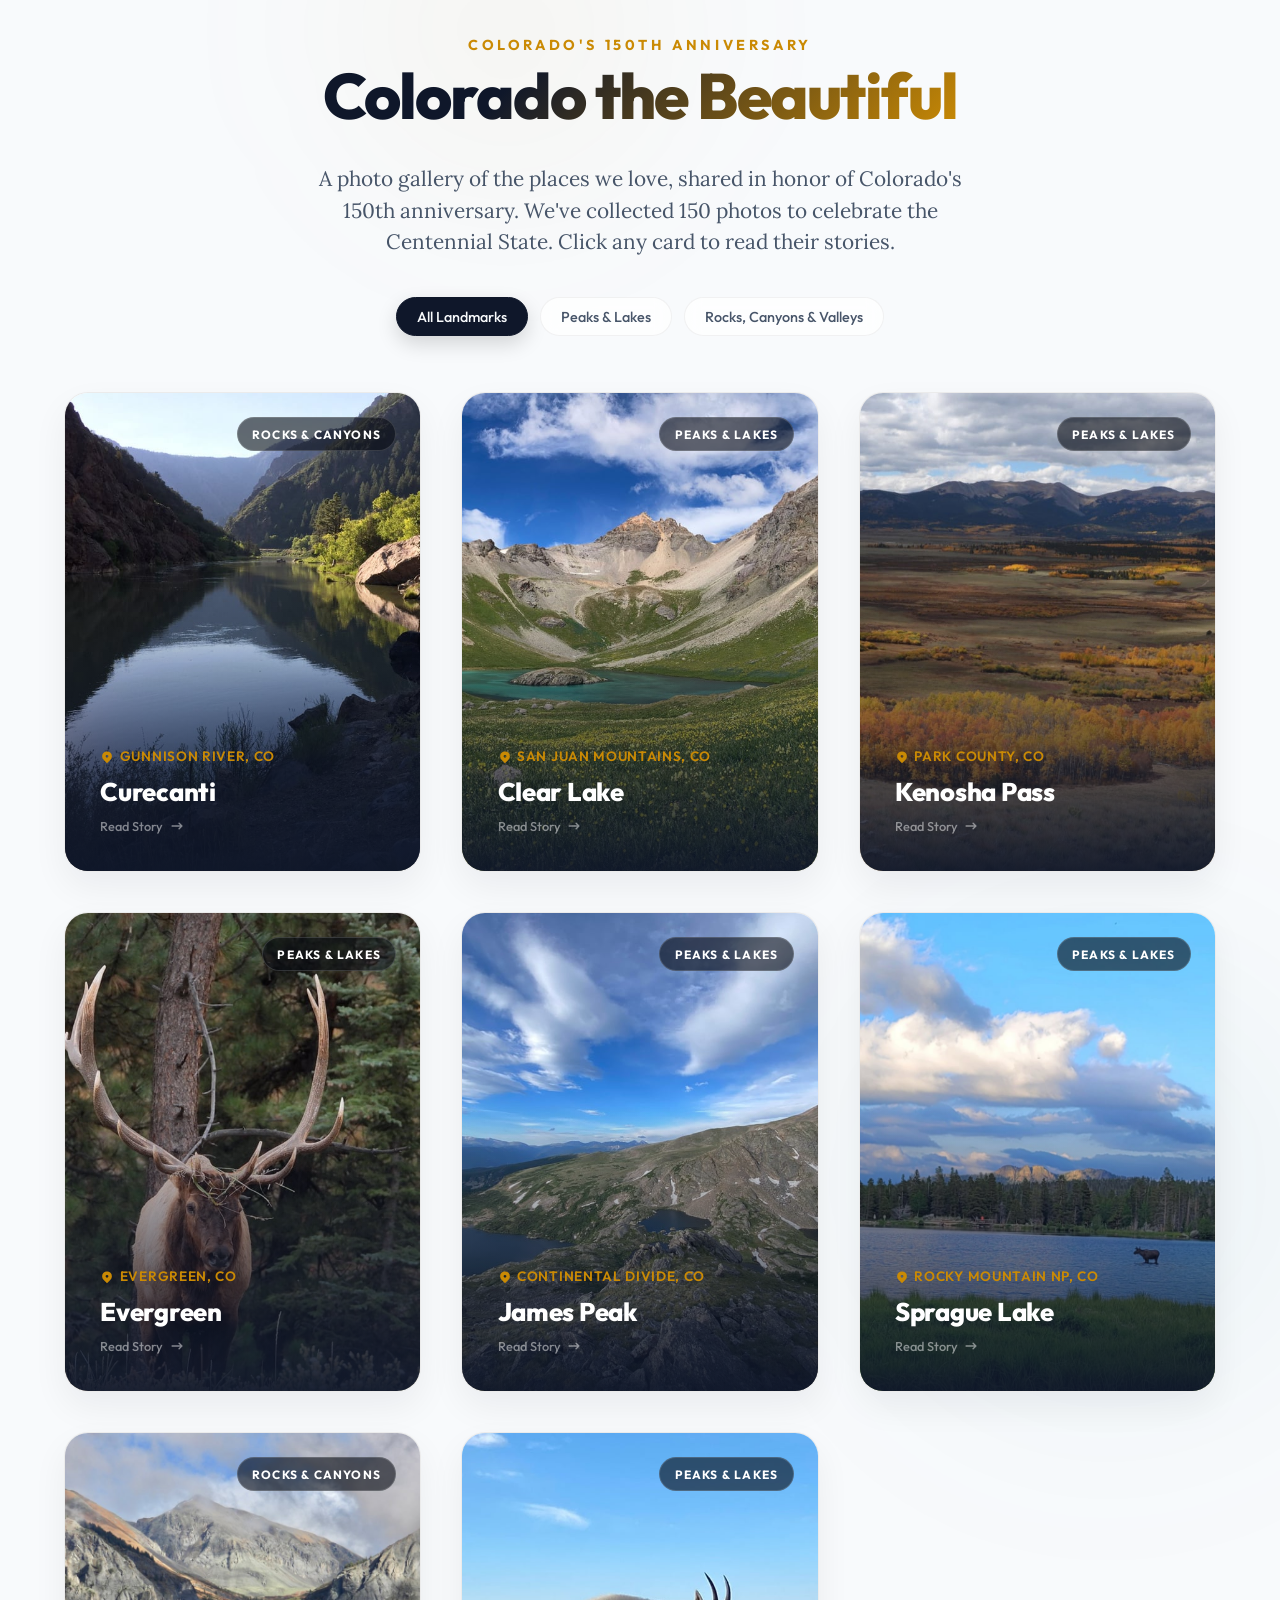
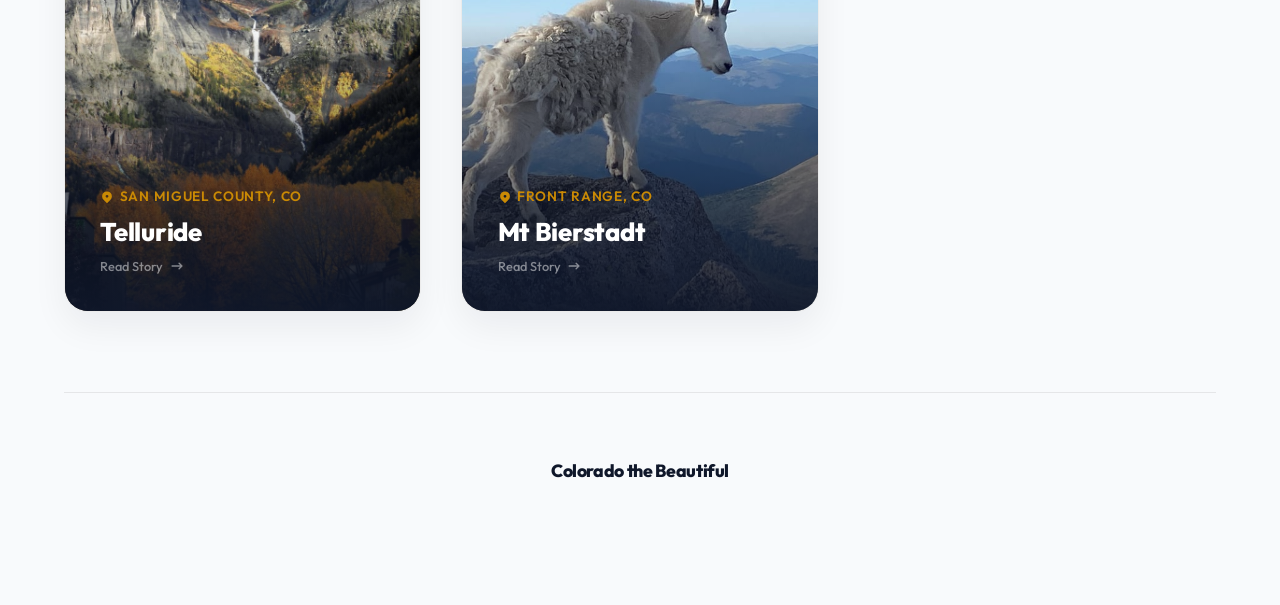
==== index.html @ 7ecaef12 "Initial commit: Colorado's 150th Anniversary interactive photo gallery" ====
<!DOCTYPE html>
<html lang="en">
<head>
  <meta charset="UTF-8">
  <meta name="viewport" content="width=device-width, initial-scale=1.0">
  <title>Colorado the Beautiful | Interactive Photo Gallery</title>
  <meta name="description" content="Explore Colorado's most majestic natural landmarks. An interactive photo gallery highlighting beautiful places in Colorado, shared in honor of Colorado's 150th anniversary. Click to flip for details.">
  <link rel="stylesheet" href="styles.css">
</head>
<body>

  <!-- Ambient glowing backgrounds for modern look -->
  <div class="ambient-glow-1"></div>
  <div class="ambient-glow-2"></div>

  <div class="container">
    <!-- Header Section -->
    <header>
      <div class="logo">
        <span class="logo-tagline">Colorado's 150th Anniversary</span>
        <h1>Colorado the Beautiful</h1>
      </div>
      <p class="subtitle">A photo gallery of the places we love, shared in honor of Colorado's 150th anniversary. We've collected 150 photos to celebrate the Centennial State. Click any card to read their stories.</p>

      <!-- Category Filter Navigation -->
      <nav class="filter-container" aria-label="Gallery category filter">
        <button class="filter-btn active" data-filter="all">All Landmarks</button>
        <button class="filter-btn" data-filter="peaks-lakes">Peaks & Lakes</button>
        <button class="filter-btn" data-filter="rocks-canyons">Rocks, Canyons & Valleys</button>
      </nav>
    </header>

    <!-- Main Grid Section -->
    <main class="gallery-grid">

      <!-- Card 1: Curecanti National Recreation Area -->
      <div class="card-container" data-category="rocks-canyons" id="landmark-curecanti">
        <div class="card" role="button" tabindex="0" aria-expanded="false" aria-label="Curecanti National Recreation Area, click for details">
          <!-- Front Face -->
          <div class="card-front">
            <span class="card-badge">Rocks & Canyons</span>
            <div class="card-image-wrapper">
              <img class="card-image" src="images/curecanti.jpg" alt="Stunning view of Curecanti National Recreation Area's mesas and valleys">
            </div>
            <div class="card-overlay">
              <div class="card-location">
                <svg xmlns="http://www.w3.org/2000/svg" viewBox="0 0 20 20" fill="currentColor">
                  <path fill-rule="evenodd" d="M5.05 4.05a7 7 0 119.9 9.9L10 18.9l-4.95-4.95a7 7 0 010-9.9zM10 11a2 2 0 100-4 2 2 0 000 4z" clip-rule="evenodd" />
                </svg>
                Gunnison River, CO
              </div>
              <h2 class="card-title">Curecanti</h2>
              <div class="card-hint">
                <span>Read Story</span>
                <svg xmlns="http://www.w3.org/2000/svg" viewBox="0 0 20 20" fill="currentColor">
                  <path fill-rule="evenodd" d="M12.293 5.293a1 1 0 011.414 0l4 4a1 1 0 010 1.414l-4 4a1 1 0 01-1.414-1.414L14.586 11H3a1 1 0 110-2h11.586l-2.293-2.293a1 1 0 010-1.414z" clip-rule="evenodd" />
                </svg>
              </div>
            </div>
          </div>
          <!-- Back Face -->
          <div class="card-back">
            <div class="card-back-header">
              <span class="card-back-badge">Rocks & Canyons</span>
              <h2 class="card-back-title">Curecanti</h2>
            </div>
            <p class="card-back-desc">"This was our first observance of coatimundis, native to the Southwest."</p>
            <div class="card-facts">
              <div class="fact-item">
                <span class="fact-label">Shared By</span>
                <span class="fact-value">Arliss Blackledge</span>
              </div>
              <div class="fact-item">
                <span class="fact-label">Feature</span>
                <span class="fact-value">Reservoirs & Cliffs</span>
              </div>
              <div class="fact-item">
                <span class="fact-label">Wildlife</span>
                <span class="fact-value">Coatimundis</span>
              </div>
              <div class="fact-item">
                <span class="fact-label">Location</span>
                <span class="fact-value">Gunnison, CO</span>
              </div>
            </div>
            <button class="flip-back-btn" aria-label="Flip card to front">
              <svg xmlns="http://www.w3.org/2000/svg" viewBox="0 0 20 20" fill="currentColor">
                <path fill-rule="evenodd" d="M12.293 5.293a1 1 0 011.414 0l4 4a1 1 0 010 1.414l-4 4a1 1 0 01-1.414-1.414L14.586 11H3a1 1 0 110-2h11.586l-2.293-2.293a1 1 0 010-1.414z" clip-rule="evenodd" />
              </svg>
              Flip Back
            </button>
          </div>
        </div>
      </div>

      <!-- Card 2: Clear Lake -->
      <div class="card-container" data-category="peaks-lakes" id="landmark-clear-lake">
        <div class="card" role="button" tabindex="0" aria-expanded="false" aria-label="Clear Lake, click for details">
          <!-- Front Face -->
          <div class="card-front">
            <span class="card-badge">Peaks & Lakes</span>
            <div class="card-image-wrapper">
              <img class="card-image" src="images/clear_lake.jpg" alt="Emerald waters of Clear Lake nestled in the high-alpine mountains">
            </div>
            <div class="card-overlay">
              <div class="card-location">
                <svg xmlns="http://www.w3.org/2000/svg" viewBox="0 0 20 20" fill="currentColor">
                  <path fill-rule="evenodd" d="M5.05 4.05a7 7 0 119.9 9.9L10 18.9l-4.95-4.95a7 7 0 010-9.9zM10 11a2 2 0 100-4 2 2 0 000 4z" clip-rule="evenodd" />
                </svg>
                San Juan Mountains, CO
              </div>
              <h2 class="card-title">Clear Lake</h2>
              <div class="card-hint">
                <span>Read Story</span>
                <svg xmlns="http://www.w3.org/2000/svg" viewBox="0 0 20 20" fill="currentColor">
                  <path fill-rule="evenodd" d="M12.293 5.293a1 1 0 011.414 0l4 4a1 1 0 010 1.414l-4 4a1 1 0 01-1.414-1.414L14.586 11H3a1 1 0 110-2h11.586l-2.293-2.293a1 1 0 010-1.414z" clip-rule="evenodd" />
                </svg>
              </div>
            </div>
          </div>
          <!-- Back Face -->
          <div class="card-back">
            <div class="card-back-header">
              <span class="card-back-badge">Peaks & Lakes</span>
              <h2 class="card-back-title">Clear Lake</h2>
            </div>
            <p class="card-back-desc">"This is one of my favorite hikes in the San Juan Mountains. I have years of memories with friends here, and the strenuous climb is so worth the payout."</p>
            <div class="card-facts">
              <div class="fact-item">
                <span class="fact-label">Shared By</span>
                <span class="fact-value">Lauren Wallace</span>
              </div>
              <div class="fact-item">
                <span class="fact-label">Hike Difficulty</span>
                <span class="fact-value">Strenuous</span>
              </div>
              <div class="fact-item">
                <span class="fact-label">Range</span>
                <span class="fact-value">San Juan Mountains</span>
              </div>
              <div class="fact-item">
                <span class="fact-label">Feature</span>
                <span class="fact-value">High Alpine Basin</span>
              </div>
            </div>
            <button class="flip-back-btn" aria-label="Flip card to front">
              <svg xmlns="http://www.w3.org/2000/svg" viewBox="0 0 20 20" fill="currentColor">
                <path fill-rule="evenodd" d="M12.293 5.293a1 1 0 011.414 0l4 4a1 1 0 010 1.414l-4 4a1 1 0 01-1.414-1.414L14.586 11H3a1 1 0 110-2h11.586l-2.293-2.293a1 1 0 010-1.414z" clip-rule="evenodd" />
              </svg>
              Flip Back
            </button>
          </div>
        </div>
      </div>

      <!-- Card 3: Kenosha Pass -->
      <div class="card-container" data-category="peaks-lakes" id="landmark-kenosha-pass">
        <div class="card" role="button" tabindex="0" aria-expanded="false" aria-label="Kenosha Pass, click for details">
          <!-- Front Face -->
          <div class="card-front">
            <span class="card-badge">Peaks & Lakes</span>
            <div class="card-image-wrapper">
              <img class="card-image" src="images/kenosha_pass.jpg" alt="Panoramic view of Kenosha Pass during autumn with bright golden aspen forests">
            </div>
            <div class="card-overlay">
              <div class="card-location">
                <svg xmlns="http://www.w3.org/2000/svg" viewBox="0 0 20 20" fill="currentColor">
                  <path fill-rule="evenodd" d="M5.05 4.05a7 7 0 119.9 9.9L10 18.9l-4.95-4.95a7 7 0 010-9.9zM10 11a2 2 0 100-4 2 2 0 000 4z" clip-rule="evenodd" />
                </svg>
                Park County, CO
              </div>
              <h2 class="card-title">Kenosha Pass</h2>
              <div class="card-hint">
                <span>Read Story</span>
                <svg xmlns="http://www.w3.org/2000/svg" viewBox="0 0 20 20" fill="currentColor">
                  <path fill-rule="evenodd" d="M12.293 5.293a1 1 0 011.414 0l4 4a1 1 0 010 1.414l-4 4a1 1 0 01-1.414-1.414L14.586 11H3a1 1 0 110-2h11.586l-2.293-2.293a1 1 0 010-1.414z" clip-rule="evenodd" />
                </svg>
              </div>
            </div>
          </div>
          <!-- Back Face -->
          <div class="card-back">
            <div class="card-back-header">
              <span class="card-back-badge">Peaks & Lakes</span>
              <h2 class="card-back-title">Kenosha Pass</h2>
            </div>
            <p class="card-back-desc">"Standing at Kenosha Pass, looking down into South Park, the vast expanse of land is breathtaking. The light playing on the meadow as clouds passed over the sun was stunning as nature’s aspen display was in full color. This valley is home to pronghorn, elk and more."</p>
            <div class="card-facts">
              <div class="fact-item">
                <span class="fact-label">Shared By</span>
                <span class="fact-value">Christie Green</span>
              </div>
              <div class="fact-item">
                <span class="fact-label">Elevation</span>
                <span class="fact-value">10,000 ft</span>
              </div>
              <div class="fact-item">
                <span class="fact-label">Wildlife</span>
                <span class="fact-value">Elk & Pronghorn</span>
              </div>
              <div class="fact-item">
                <span class="fact-label">Best Season</span>
                <span class="fact-value">Autumn</span>
              </div>
            </div>
            <button class="flip-back-btn" aria-label="Flip card to front">
              <svg xmlns="http://www.w3.org/2000/svg" viewBox="0 0 20 20" fill="currentColor">
                <path fill-rule="evenodd" d="M12.293 5.293a1 1 0 011.414 0l4 4a1 1 0 010 1.414l-4 4a1 1 0 01-1.414-1.414L14.586 11H3a1 1 0 110-2h11.586l-2.293-2.293a1 1 0 010-1.414z" clip-rule="evenodd" />
              </svg>
              Flip Back
            </button>
          </div>
        </div>
      </div>

      <!-- Card 4: Evergreen -->
      <div class="card-container" data-category="peaks-lakes" id="landmark-evergreen">
        <div class="card" role="button" tabindex="0" aria-expanded="false" aria-label="Evergreen, click for details">
          <!-- Front Face -->
          <div class="card-front">
            <span class="card-badge">Peaks & Lakes</span>
            <div class="card-image-wrapper">
              <img class="card-image" src="images/evergreen.jpg" alt="A majestic bull elk walking over a rise in Evergreen CO">
            </div>
            <div class="card-overlay">
              <div class="card-location">
                <svg xmlns="http://www.w3.org/2000/svg" viewBox="0 0 20 20" fill="currentColor">
                  <path fill-rule="evenodd" d="M5.05 4.05a7 7 0 119.9 9.9L10 18.9l-4.95-4.95a7 7 0 010-9.9zM10 11a2 2 0 100-4 2 2 0 000 4z" clip-rule="evenodd" />
                </svg>
                Evergreen, CO
              </div>
              <h2 class="card-title">Evergreen</h2>
              <div class="card-hint">
                <span>Read Story</span>
                <svg xmlns="http://www.w3.org/2000/svg" viewBox="0 0 20 20" fill="currentColor">
                  <path fill-rule="evenodd" d="M12.293 5.293a1 1 0 011.414 0l4 4a1 1 0 010 1.414l-4 4a1 1 0 01-1.414-1.414L14.586 11H3a1 1 0 110-2h11.586l-2.293-2.293a1 1 0 010-1.414z" clip-rule="evenodd" />
                </svg>
              </div>
            </div>
          </div>
          <!-- Back Face -->
          <div class="card-back">
            <div class="card-back-header">
              <span class="card-back-badge">Peaks & Lakes</span>
              <h2 class="card-back-title">Evergreen</h2>
            </div>
            <p class="card-back-desc">"This elk bull was scraping his antlers through the grass, impressing the dozen elk cows nearby. He came walking over the rise as I was in my car, and I was able to capture his photo from inside the car safely. His presence in an Evergreen, Colorado, neighborhood is not unusual as there is a resident herd of 400 animals in this vicinity."</p>
            <div class="card-facts">
              <div class="fact-item">
                <span class="fact-label">Shared By</span>
                <span class="fact-value">Christie Green</span>
              </div>
              <div class="fact-item">
                <span class="fact-label">Wildlife</span>
                <span class="fact-value">Elk (Herd of 400)</span>
              </div>
              <div class="fact-item">
                <span class="fact-label">Area Type</span>
                <span class="fact-value">Mountain Foothills</span>
              </div>
              <div class="fact-item">
                <span class="fact-label">County</span>
                <span class="fact-value">Jefferson County</span>
              </div>
            </div>
            <button class="flip-back-btn" aria-label="Flip card to front">
              <svg xmlns="http://www.w3.org/2000/svg" viewBox="0 0 20 20" fill="currentColor">
                <path fill-rule="evenodd" d="M12.293 5.293a1 1 0 011.414 0l4 4a1 1 0 010 1.414l-4 4a1 1 0 01-1.414-1.414L14.586 11H3a1 1 0 110-2h11.586l-2.293-2.293a1 1 0 010-1.414z" clip-rule="evenodd" />
              </svg>
              Flip Back
            </button>
          </div>
        </div>
      </div>

      <!-- Card 5: James Peak Wilderness -->
      <div class="card-container" data-category="peaks-lakes" id="landmark-james-peak">
        <div class="card" role="button" tabindex="0" aria-expanded="false" aria-label="James Peak Wilderness, click for details">
          <!-- Front Face -->
          <div class="card-front">
            <span class="card-badge">Peaks & Lakes</span>
            <div class="card-image-wrapper">
              <img class="card-image" src="images/james_peak.jpg" alt="Jagged alpine peaks and tundra in the James Peak Wilderness">
            </div>
            <div class="card-overlay">
              <div class="card-location">
                <svg xmlns="http://www.w3.org/2000/svg" viewBox="0 0 20 20" fill="currentColor">
                  <path fill-rule="evenodd" d="M5.05 4.05a7 7 0 119.9 9.9L10 18.9l-4.95-4.95a7 7 0 010-9.9zM10 11a2 2 0 100-4 2 2 0 000 4z" clip-rule="evenodd" />
                </svg>
                Continental Divide, CO
              </div>
              <h2 class="card-title">James Peak</h2>
              <div class="card-hint">
                <span>Read Story</span>
                <svg xmlns="http://www.w3.org/2000/svg" viewBox="0 0 20 20" fill="currentColor">
                  <path fill-rule="evenodd" d="M12.293 5.293a1 1 0 011.414 0l4 4a1 1 0 010 1.414l-4 4a1 1 0 01-1.414-1.414L14.586 11H3a1 1 0 110-2h11.586l-2.293-2.293a1 1 0 010-1.414z" clip-rule="evenodd" />
                </svg>
              </div>
            </div>
          </div>
          <!-- Back Face -->
          <div class="card-back">
            <div class="card-back-header">
              <span class="card-back-badge">Peaks & Lakes</span>
              <h2 class="card-back-title">James Peak</h2>
            </div>
            <p class="card-back-desc">"Soaring above 13,000 feet, the James Peak Wilderness protects an incredible stretch of alpine landscape."</p>
            <div class="card-facts">
              <div class="fact-item">
                <span class="fact-label">Shared By</span>
                <span class="fact-value">Patrick Kelly-Fischer</span>
              </div>
              <div class="fact-item">
                <span class="fact-label">Elevation</span>
                <span class="fact-value">Over 13,000 ft</span>
              </div>
              <div class="fact-item">
                <span class="fact-label">Status</span>
                <span class="fact-value">Designated Wilderness</span>
              </div>
              <div class="fact-item">
                <span class="fact-label">Landscape</span>
                <span class="fact-value">Alpine Tundra</span>
              </div>
            </div>
            <button class="flip-back-btn" aria-label="Flip card to front">
              <svg xmlns="http://www.w3.org/2000/svg" viewBox="0 0 20 20" fill="currentColor">
                <path fill-rule="evenodd" d="M12.293 5.293a1 1 0 011.414 0l4 4a1 1 0 010 1.414l-4 4a1 1 0 01-1.414-1.414L14.586 11H3a1 1 0 110-2h11.586l-2.293-2.293a1 1 0 010-1.414z" clip-rule="evenodd" />
              </svg>
              Flip Back
            </button>
          </div>
        </div>
      </div>

      <!-- Card 6: Sprague Lake -->
      <div class="card-container" data-category="peaks-lakes" id="landmark-sprague-lake">
        <div class="card" role="button" tabindex="0" aria-expanded="false" aria-label="Sprague Lake, click for details">
          <!-- Front Face -->
          <div class="card-front">
            <span class="card-badge">Peaks & Lakes</span>
            <div class="card-image-wrapper">
              <img class="card-image" src="images/sprague_lake.jpg" alt="Vibrant sunset reflections on Sprague Lake in Rocky Mountain National Park">
            </div>
            <div class="card-overlay">
              <div class="card-location">
                <svg xmlns="http://www.w3.org/2000/svg" viewBox="0 0 20 20" fill="currentColor">
                  <path fill-rule="evenodd" d="M5.05 4.05a7 7 0 119.9 9.9L10 18.9l-4.95-4.95a7 7 0 010-9.9zM10 11a2 2 0 100-4 2 2 0 000 4z" clip-rule="evenodd" />
                </svg>
                Rocky Mountain NP, CO
              </div>
              <h2 class="card-title">Sprague Lake</h2>
              <div class="card-hint">
                <span>Read Story</span>
                <svg xmlns="http://www.w3.org/2000/svg" viewBox="0 0 20 20" fill="currentColor">
                  <path fill-rule="evenodd" d="M12.293 5.293a1 1 0 011.414 0l4 4a1 1 0 010 1.414l-4 4a1 1 0 01-1.414-1.414L14.586 11H3a1 1 0 110-2h11.586l-2.293-2.293a1 1 0 010-1.414z" clip-rule="evenodd" />
                </svg>
              </div>
            </div>
          </div>
          <!-- Back Face -->
          <div class="card-back">
            <div class="card-back-header">
              <span class="card-back-badge">Peaks & Lakes</span>
              <h2 class="card-back-title">Sprague Lake</h2>
            </div>
            <p class="card-back-desc">"Rocky Mountain National Park holds a special place in my heart because it continually inspires and humbles me. Whether I am watching the sun set over the Rockies, seeing storms roll across the mountains, spotting wildlife, or taking in the views from Trail Ridge Road, the park always renews my spirit. It leaves me with a deep sense of peace, wonder, and gratitude."</p>
            <div class="card-facts">
              <div class="fact-item">
                <span class="fact-label">Shared By</span>
                <span class="fact-value">Laurie Randolph</span>
              </div>
              <div class="fact-item">
                <span class="fact-label">Location</span>
                <span class="fact-value">Rocky Mountain NP</span>
              </div>
              <div class="fact-item">
                <span class="fact-label">Key Scenic Road</span>
                <span class="fact-value">Trail Ridge Road</span>
              </div>
              <div class="fact-item">
                <span class="fact-label">Highlights</span>
                <span class="fact-value">Wildlife & Sunsets</span>
              </div>
            </div>
            <button class="flip-back-btn" aria-label="Flip card to front">
              <svg xmlns="http://www.w3.org/2000/svg" viewBox="0 0 20 20" fill="currentColor">
                <path fill-rule="evenodd" d="M12.293 5.293a1 1 0 011.414 0l4 4a1 1 0 010 1.414l-4 4a1 1 0 01-1.414-1.414L14.586 11H3a1 1 0 110-2h11.586l-2.293-2.293a1 1 0 010-1.414z" clip-rule="evenodd" />
              </svg>
              Flip Back
            </button>
          </div>
        </div>
      </div>

      <!-- Card 7: Telluride -->
      <div class="card-container" data-category="rocks-canyons" id="landmark-telluride">
        <div class="card" role="button" tabindex="0" aria-expanded="false" aria-label="Telluride, click for details">
          <!-- Front Face -->
          <div class="card-front">
            <span class="card-badge">Rocks & Canyons</span>
            <div class="card-image-wrapper">
              <img class="card-image" src="images/telluride.jpg" alt="Awe-inspiring view of Ajax Peak framed by Telluride Main Street">
            </div>
            <div class="card-overlay">
              <div class="card-location">
                <svg xmlns="http://www.w3.org/2000/svg" viewBox="0 0 20 20" fill="currentColor">
                  <path fill-rule="evenodd" d="M5.05 4.05a7 7 0 119.9 9.9L10 18.9l-4.95-4.95a7 7 0 010-9.9zM10 11a2 2 0 100-4 2 2 0 000 4z" clip-rule="evenodd" />
                </svg>
                San Miguel County, CO
              </div>
              <h2 class="card-title">Telluride</h2>
              <div class="card-hint">
                <span>Read Story</span>
                <svg xmlns="http://www.w3.org/2000/svg" viewBox="0 0 20 20" fill="currentColor">
                  <path fill-rule="evenodd" d="M12.293 5.293a1 1 0 011.414 0l4 4a1 1 0 010 1.414l-4 4a1 1 0 01-1.414-1.414L14.586 11H3a1 1 0 110-2h11.586l-2.293-2.293a1 1 0 010-1.414z" clip-rule="evenodd" />
                </svg>
              </div>
            </div>
          </div>
          <!-- Back Face -->
          <div class="card-back">
            <div class="card-back-header">
              <span class="card-back-badge">Rocks & Canyons</span>
              <h2 class="card-back-title">Telluride</h2>
            </div>
            <p class="card-back-desc">"Every October, the Telluride Horror Show takes place. After being inside watching a dark movie, opening the doors onto this vista is surreal. On this day, the skies opened to this awe-inspiring view of Ajax Peak, taken from Main Street."</p>
            <div class="card-facts">
              <div class="fact-item">
                <span class="fact-label">Shared By</span>
                <span class="fact-value">Christie Green</span>
              </div>
              <div class="fact-item">
                <span class="fact-label">Elevation</span>
                <span class="fact-value">8,750 ft</span>
              </div>
              <div class="fact-item">
                <span class="fact-label">Scenic View</span>
                <span class="fact-value">Ajax Peak</span>
              </div>
              <div class="fact-item">
                <span class="fact-label">Annual Event</span>
                <span class="fact-value">Horror Show (Oct)</span>
              </div>
            </div>
            <button class="flip-back-btn" aria-label="Flip card to front">
              <svg xmlns="http://www.w3.org/2000/svg" viewBox="0 0 20 20" fill="currentColor">
                <path fill-rule="evenodd" d="M12.293 5.293a1 1 0 011.414 0l4 4a1 1 0 010 1.414l-4 4a1 1 0 01-1.414-1.414L14.586 11H3a1 1 0 110-2h11.586l-2.293-2.293a1 1 0 010-1.414z" clip-rule="evenodd" />
              </svg>
              Flip Back
            </button>
          </div>
        </div>
      </div>

      <!-- Card 8: Mt Bierstadt -->
      <div class="card-container" data-category="peaks-lakes" id="landmark-bierstadt">
        <div class="card" role="button" tabindex="0" aria-expanded="false" aria-label="Mt Bierstadt, click for details">
          <!-- Front Face -->
          <div class="card-front">
            <span class="card-badge">Peaks & Lakes</span>
            <div class="card-image-wrapper">
              <img class="card-image" src="images/mt_bierstadt.jpg" alt="Climbers hiking up the scenic slopes of Mt Bierstadt">
            </div>
            <div class="card-overlay">
              <div class="card-location">
                <svg xmlns="http://www.w3.org/2000/svg" viewBox="0 0 20 20" fill="currentColor">
                  <path fill-rule="evenodd" d="M5.05 4.05a7 7 0 119.9 9.9L10 18.9l-4.95-4.95a7 7 0 010-9.9zM10 11a2 2 0 100-4 2 2 0 000 4z" clip-rule="evenodd" />
                </svg>
                Front Range, CO
              </div>
              <h2 class="card-title">Mt Bierstadt</h2>
              <div class="card-hint">
                <span>Read Story</span>
                <svg xmlns="http://www.w3.org/2000/svg" viewBox="0 0 20 20" fill="currentColor">
                  <path fill-rule="evenodd" d="M12.293 5.293a1 1 0 011.414 0l4 4a1 1 0 010 1.414l-4 4a1 1 0 01-1.414-1.414L14.586 11H3a1 1 0 110-2h11.586l-2.293-2.293a1 1 0 010-1.414z" clip-rule="evenodd" />
                </svg>
              </div>
            </div>
          </div>
          <!-- Back Face -->
          <div class="card-back">
            <div class="card-back-header">
              <span class="card-back-badge">Peaks & Lakes</span>
              <h2 class="card-back-title">Mt Bierstadt</h2>
            </div>
            <p class="card-back-desc">"Of Colorado's 50-plus mountains that reach 14,000 feet above sea level, Mt. Bierstadt is one of the most accessible, and is a great place to make some new friends (but seriously, don't feed the mountain goats and marmots)."</p>
            <div class="card-facts">
              <div class="fact-item">
                <span class="fact-label">Shared By</span>
                <span class="fact-value">Patrick Kelly-Fischer</span>
              </div>
              <div class="fact-item">
                <span class="fact-label">Elevation</span>
                <span class="fact-value">14,065 ft</span>
              </div>
              <div class="fact-item">
                <span class="fact-label">Mountain Type</span>
                <span class="fact-value">14er (Fourteener)</span>
              </div>
              <div class="fact-item">
                <span class="fact-label">Wildlife Warn</span>
                <span class="fact-value">Don't feed wildlife</span>
              </div>
            </div>
            <button class="flip-back-btn" aria-label="Flip card to front">
              <svg xmlns="http://www.w3.org/2000/svg" viewBox="0 0 20 20" fill="currentColor">
                <path fill-rule="evenodd" d="M12.293 5.293a1 1 0 011.414 0l4 4a1 1 0 010 1.414l-4 4a1 1 0 01-1.414-1.414L14.586 11H3a1 1 0 110-2h11.586l-2.293-2.293a1 1 0 010-1.414z" clip-rule="evenodd" />
              </svg>
              Flip Back
            </button>
          </div>
        </div>
      </div>

    </main>

    <!-- Footer -->
    <footer>
      <p class="footer-logo">Colorado the Beautiful</p>
    </footer>
  </div>

  <script src="script.js"></script>
</body>
</html>
---- styles.css ----
@import url('https://fonts.googleapis.com/css2?family=Lora:ital,wght@0,400..700;1,400..700&family=Outfit:wght@100..900&display=swap');

:root {
  --font-sans: 'Outfit', sans-serif;
  --font-serif: 'Lora', serif;

  /* Transitions */
  --transition-smooth: all 0.3s cubic-bezier(0.4, 0, 0.2, 1);
  --transition-card: transform 0.8s cubic-bezier(0.175, 0.885, 0.32, 1.275), box-shadow 0.4s ease;

  /* Theme Defaults (Light Only) */
  --bg-primary: #f8fafc;
  --bg-secondary: #ffffff;
  --bg-card: rgba(255, 255, 255, 0.8);
  --border-color: rgba(0, 0, 0, 0.08);
  --text-primary: #0f172a;
  --text-secondary: #475569;
  --accent-color: #ca8a04; /* Sunlit Gold */
  --accent-forest: #166534;
  --accent-forest-bg: rgba(22, 101, 52, 0.08);
  --glow-color: rgba(202, 138, 4, 0.05);
  --card-shadow: 0 15px 35px rgba(15, 23, 42, 0.06);
  --glass-bg: rgba(255, 255, 255, 0.75);
  --glass-border: rgba(0, 0, 0, 0.05);
}

/* GENERAL RESET */
*, *::before, *::after {
  box-sizing: border-box;
  margin: 0;
  padding: 0;
}

body {
  font-family: var(--font-sans);
  background-color: var(--bg-primary);
  color: var(--text-primary);
  line-height: 1.6;
  overflow-x: hidden;
  position: relative;
  min-height: 100vh;
}

/* AMBIENT GLOW EFFECTS */
.ambient-glow-1 {
  position: absolute;
  top: -10%;
  left: 20%;
  width: 500px;
  height: 500px;
  border-radius: 50%;
  background: radial-gradient(circle, var(--glow-color) 0%, transparent 70%);
  filter: blur(80px);
  z-index: -1;
  pointer-events: none;
  transition: background 0.5s ease;
}

.ambient-glow-2 {
  position: absolute;
  top: 40%;
  right: -10%;
  width: 600px;
  height: 600px;
  border-radius: 50%;
  background: radial-gradient(circle, rgba(14, 116, 144, 0.08) 0%, transparent 70%);
  filter: blur(100px);
  z-index: -1;
  pointer-events: none;
}

/* CONTAINER */
.container {
  max-width: 1200px;
  margin: 0 auto;
  padding: 2rem 1.5rem 5rem 1.5rem;
}

/* HEADER STYLE */
header {
  text-align: center;
  margin-bottom: 3.5rem;
  position: relative;
}

.top-bar {
  display: flex;
  justify-content: flex-end;
  align-items: center;
  margin-bottom: 2rem;
}

/* THEME TOGGLE BUTTON */
.theme-toggle-btn {
  background: var(--glass-bg);
  border: 1px solid var(--glass-border);
  border-radius: 50px;
  padding: 0.6rem 1.2rem;
  cursor: pointer;
  display: flex;
  align-items: center;
  gap: 0.5rem;
  font-family: var(--font-sans);
  font-size: 0.85rem;
  font-weight: 500;
  color: var(--text-primary);
  box-shadow: 0 4px 10px rgba(0, 0, 0, 0.05);
  backdrop-filter: blur(8px);
  transition: var(--transition-smooth);
}

.theme-toggle-btn:hover {
  transform: translateY(-2px);
  border-color: var(--accent-color);
  box-shadow: 0 6px 15px rgba(0, 0, 0, 0.1);
}

.theme-toggle-btn svg {
  width: 18px;
  height: 18px;
  fill: currentColor;
}

/* BRANDING */
.logo {
  display: inline-flex;
  flex-direction: column;
  align-items: center;
  margin-bottom: 1rem;
}

.logo-tagline {
  font-size: 0.9rem;
  font-weight: 700;
  text-transform: uppercase;
  letter-spacing: 0.25em;
  color: var(--accent-color);
  margin-bottom: 0.25rem;
}

h1 {
  font-size: clamp(2.5rem, 6vw, 4rem);
  font-weight: 800;
  letter-spacing: -0.03em;
  line-height: 1.1;
  background: linear-gradient(135deg, var(--text-primary) 30%, var(--accent-color) 100%);
  -webkit-background-clip: text;
  -webkit-text-fill-color: transparent;
  margin-bottom: 1rem;
}

.subtitle {
  font-family: var(--font-serif);
  font-size: clamp(1.1rem, 2.5vw, 1.3rem);
  font-weight: 400;
  color: var(--text-secondary);
  max-width: 650px;
  margin: 0 auto 2.5rem auto;
  line-height: 1.5;
}

/* FILTER NAVIGATION */
.filter-container {
  display: flex;
  justify-content: center;
  flex-wrap: wrap;
  gap: 0.75rem;
  margin-bottom: 3rem;
}

.filter-btn {
  background: var(--glass-bg);
  border: 1px solid var(--glass-border);
  color: var(--text-secondary);
  padding: 0.6rem 1.25rem;
  border-radius: 50px;
  font-family: var(--font-sans);
  font-size: 0.9rem;
  font-weight: 500;
  cursor: pointer;
  backdrop-filter: blur(8px);
  transition: var(--transition-smooth);
}

.filter-btn:hover {
  color: var(--text-primary);
  border-color: var(--text-primary);
  transform: translateY(-1px);
}

.filter-btn.active {
  background: var(--text-primary);
  color: var(--bg-primary);
  border-color: var(--text-primary);
  box-shadow: 0 8px 20px rgba(0, 0, 0, 0.15);
}

/* GALLERY GRID */
.gallery-grid {
  display: grid;
  grid-template-columns: repeat(auto-fill, minmax(320px, 1fr));
  gap: 2.5rem;
  perspective: 1500px; /* Essential for 3D flip card */
}

/* CARD CONTAINER (3D PERSPECTIVE WRAPPER) */
.card-container {
  height: 480px;
  position: relative;
  perspective: 1500px;
  transition: opacity 0.5s ease, transform 0.5s ease;
}

.card-container.hidden {
  opacity: 0;
  transform: scale(0.85);
  pointer-events: none;
  position: absolute;
  width: 0;
  height: 0;
  overflow: hidden;
  margin: 0;
  padding: 0;
}

/* CARD INNER (FLIP LOGIC) */
.card {
  width: 100%;
  height: 100%;
  position: relative;
  transform-style: preserve-3d;
  transition: var(--transition-card);
  border-radius: 24px;
  outline: none;
}

/* Focus styling for keyboard accessibility */
.card-container:focus-within {
  outline: 2px solid var(--accent-color);
  outline-offset: 4px;
  border-radius: 24px;
}

.card.flipped {
  transform: rotateY(180deg);
}

/* FRONT & BACK SIDE SHARED */
.card-front, .card-back {
  position: absolute;
  width: 100%;
  height: 100%;
  backface-visibility: hidden;
  border-radius: 24px;
  overflow: hidden;
  box-shadow: var(--card-shadow);
  border: 1px solid var(--border-color);
}

/* CARD FRONT DESIGN */
.card-front {
  background: var(--bg-secondary);
}

.card-image-wrapper {
  width: 100%;
  height: 100%;
  overflow: hidden;
  position: relative;
}

.card-image {
  width: 100%;
  height: 100%;
  object-fit: cover;
  transition: transform 0.8s cubic-bezier(0.25, 1, 0.5, 1);
}

.card-container:hover .card-image {
  transform: scale(1.06);
}

/* Overlay gradient on image */
.card-overlay {
  position: absolute;
  bottom: 0;
  left: 0;
  width: 100%;
  height: 60%;
  background: linear-gradient(to top, rgba(15, 23, 42, 0.95) 0%, rgba(15, 23, 42, 0.4) 60%, transparent 100%);
  display: flex;
  flex-direction: column;
  justify-content: flex-end;
  padding: 2.2rem;
  color: #ffffff;
  transition: height 0.4s ease;
}

.card-badge {
  position: absolute;
  top: 1.5rem;
  right: 1.5rem;
  background: rgba(7, 10, 19, 0.6);
  backdrop-filter: blur(12px);
  -webkit-backdrop-filter: blur(12px);
  border: 1px solid rgba(255, 255, 255, 0.15);
  color: #ffffff;
  font-size: 0.75rem;
  font-weight: 700;
  text-transform: uppercase;
  letter-spacing: 0.1em;
  padding: 0.4rem 0.9rem;
  border-radius: 50px;
  z-index: 2;
}

.card-location {
  display: flex;
  align-items: center;
  gap: 0.35rem;
  font-size: 0.85rem;
  font-weight: 600;
  color: var(--accent-color);
  margin-bottom: 0.5rem;
  text-transform: uppercase;
  letter-spacing: 0.05em;
}

.card-location svg {
  width: 14px;
  height: 14px;
  fill: currentColor;
}

.card-title {
  font-size: 1.6rem;
  font-weight: 800;
  line-height: 1.25;
  letter-spacing: -0.01em;
  color: #ffffff;
  margin-bottom: 0.5rem;
}

.card-hint {
  font-size: 0.8rem;
  color: rgba(255, 255, 255, 0.6);
  display: flex;
  align-items: center;
  gap: 0.4rem;
  font-weight: 500;
  opacity: 0.8;
}

.card-hint svg {
  width: 14px;
  height: 14px;
  fill: currentColor;
  transition: transform 0.3s ease;
}

.card-container:hover .card-hint svg {
  transform: translateX(4px);
}

/* CARD BACK DESIGN */
.card-back {
  background: var(--bg-card);
  backdrop-filter: blur(20px);
  -webkit-backdrop-filter: blur(20px);
  transform: rotateY(180deg); /* Crucial to keep back text oriented correctly */
  padding: 2.2rem;
  display: flex;
  flex-direction: column;
  justify-content: space-between;
}

.card-back-header {
  border-bottom: 1px solid var(--border-color);
  padding-bottom: 0.75rem;
  margin-bottom: 0.75rem;
}

.card-back-badge {
  display: inline-block;
  background: var(--accent-forest-bg);
  color: var(--accent-forest);
  font-size: 0.75rem;
  font-weight: 700;
  text-transform: uppercase;
  letter-spacing: 0.05em;
  padding: 0.25rem 0.75rem;
  border-radius: 6px;
  margin-bottom: 0.5rem;
}

.card-back-title {
  font-size: 1.5rem;
  font-weight: 800;
  letter-spacing: -0.01em;
  color: var(--text-primary);
}

.card-back-desc {
  font-family: var(--font-serif);
  font-size: 0.92rem;
  line-height: 1.55;
  color: var(--text-secondary);
  margin-bottom: 1rem;
  flex-grow: 1;
  overflow-y: auto; /* Graceful scroll if text overflows */
  padding-right: 0.25rem;
}

/* Fact Sheet style */
.card-facts {
  display: grid;
  grid-template-columns: repeat(2, 1fr);
  gap: 0.5rem 1rem;
  background: rgba(0, 0, 0, 0.02);
  border: 1px solid var(--border-color);
  padding: 0.8rem;
  border-radius: 14px;
  margin-bottom: 1rem;
}

.fact-item {
  display: flex;
  flex-direction: column;
  gap: 0.1rem;
}

.fact-label {
  font-size: 0.65rem;
  text-transform: uppercase;
  letter-spacing: 0.05em;
  color: var(--text-secondary);
  font-weight: 600;
}

.fact-value {
  font-size: 0.8rem;
  font-weight: 700;
  color: var(--text-primary);
}

/* Flip Back CTA Button */
.flip-back-btn {
  background: transparent;
  border: 1px solid var(--border-color);
  color: var(--text-primary);
  border-radius: 50px;
  padding: 0.6rem;
  font-family: var(--font-sans);
  font-size: 0.85rem;
  font-weight: 600;
  cursor: pointer;
  display: flex;
  align-items: center;
  justify-content: center;
  gap: 0.5rem;
  transition: var(--transition-smooth);
}

.flip-back-btn:hover {
  background: var(--text-primary);
  color: var(--bg-primary);
  border-color: var(--text-primary);
}

.flip-back-btn svg {
  width: 16px;
  height: 16px;
  fill: currentColor;
  transform: rotate(180deg);
  transition: transform 0.4s ease;
}

.flip-back-btn:hover svg {
  transform: rotate(0deg);
}

/* FOOTER */
footer {
  text-align: center;
  padding: 4rem 0 2rem 0;
  margin-top: 5rem;
  border-top: 1px solid var(--border-color);
  color: var(--text-secondary);
  font-size: 0.9rem;
}

.footer-logo {
  font-size: 1.1rem;
  font-weight: 800;
  color: var(--text-primary);
  letter-spacing: -0.02em;
  margin-bottom: 0.5rem;
}

/* CUSTOM SCROLLBAR FOR OVERFLOW TEXT IN CARD BACK */
.card-back-desc::-webkit-scrollbar {
  width: 4px;
}

.card-back-desc::-webkit-scrollbar-track {
  background: transparent;
}

.card-back-desc::-webkit-scrollbar-thumb {
  background: rgba(0, 0, 0, 0.1);
  border-radius: 2px;
}

/* RESPONSIVE BREAKPOINTS */
@media (max-width: 768px) {
  .container {
    padding: 1.5rem 1rem 3rem 1rem;
  }
  
  header {
    margin-bottom: 2.5rem;
  }
  
  .filter-container {
    margin-bottom: 2rem;
  }
  
  .gallery-grid {
    gap: 1.5rem;
  }
  
  .card-container {
    height: 440px;
  }
  
  .card-overlay {
    padding: 1.5rem;
  }
  
  .card-back {
    padding: 1.5rem;
  }
}
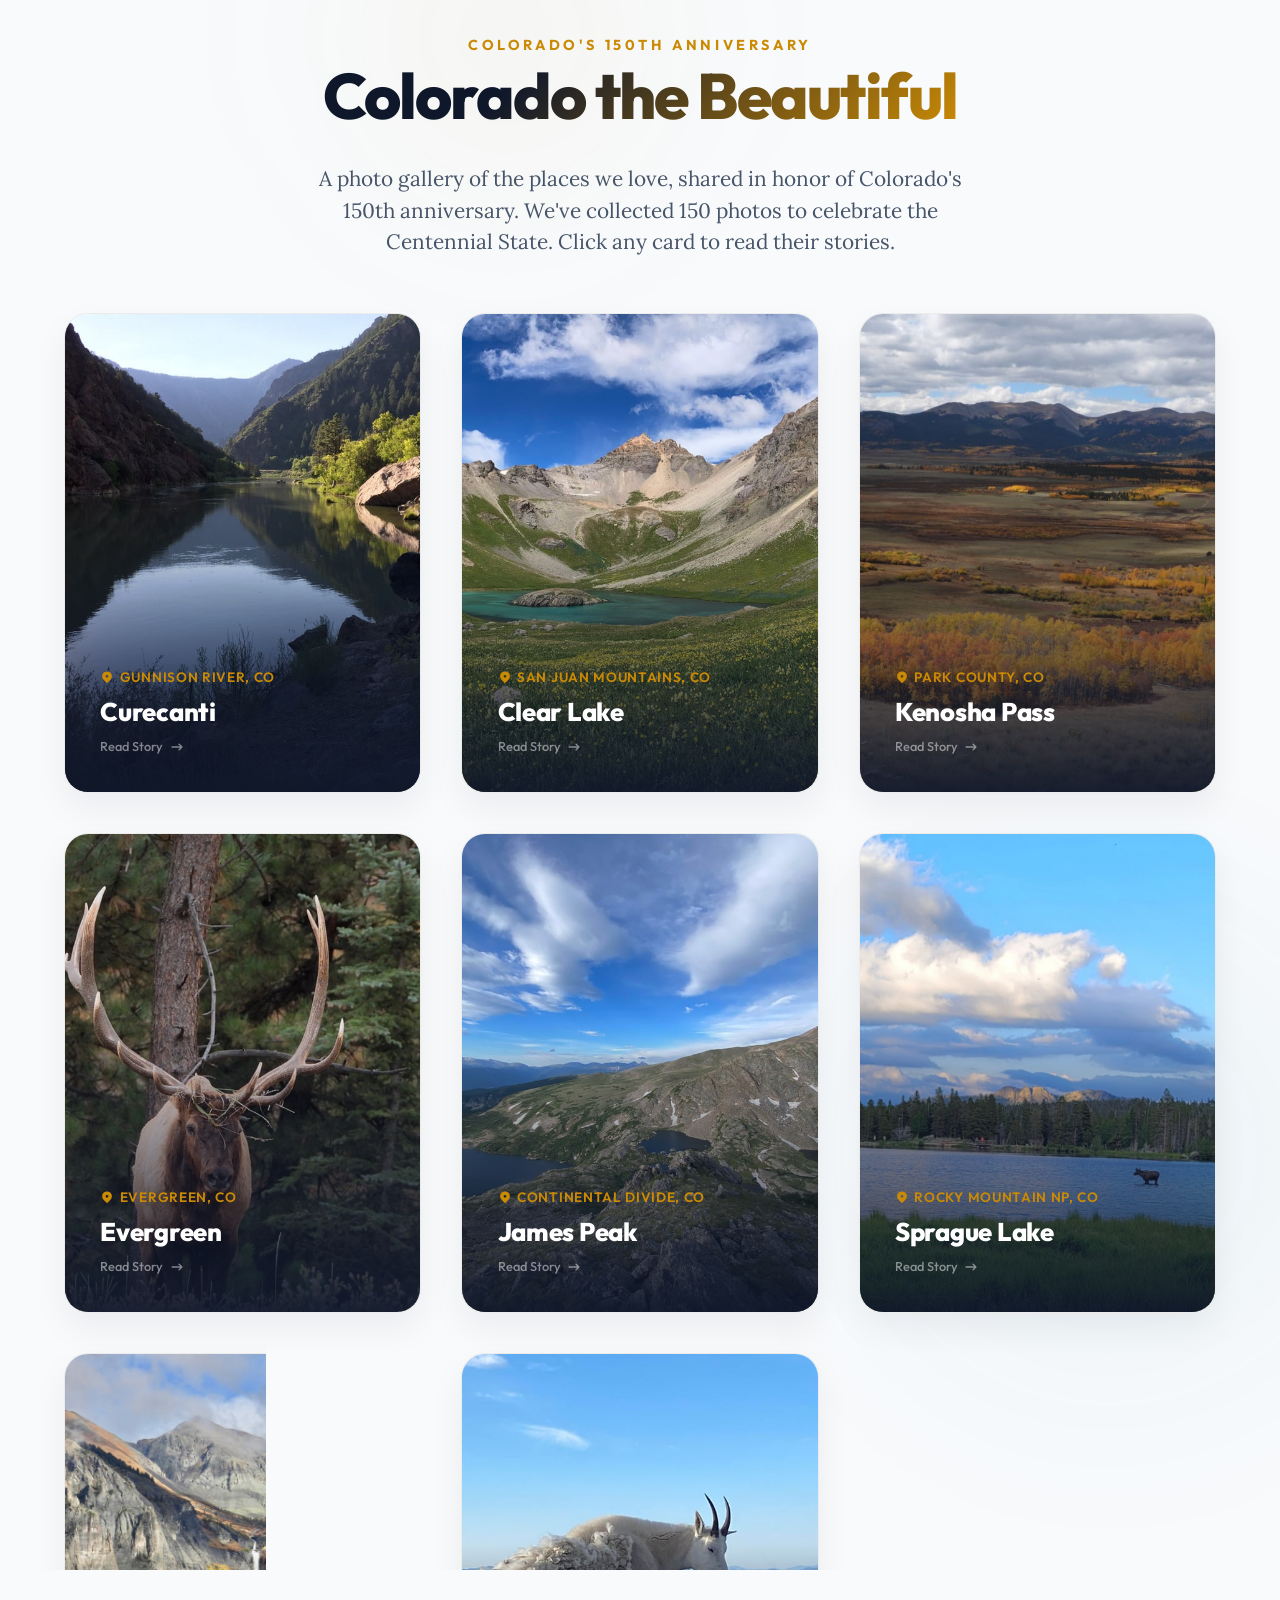
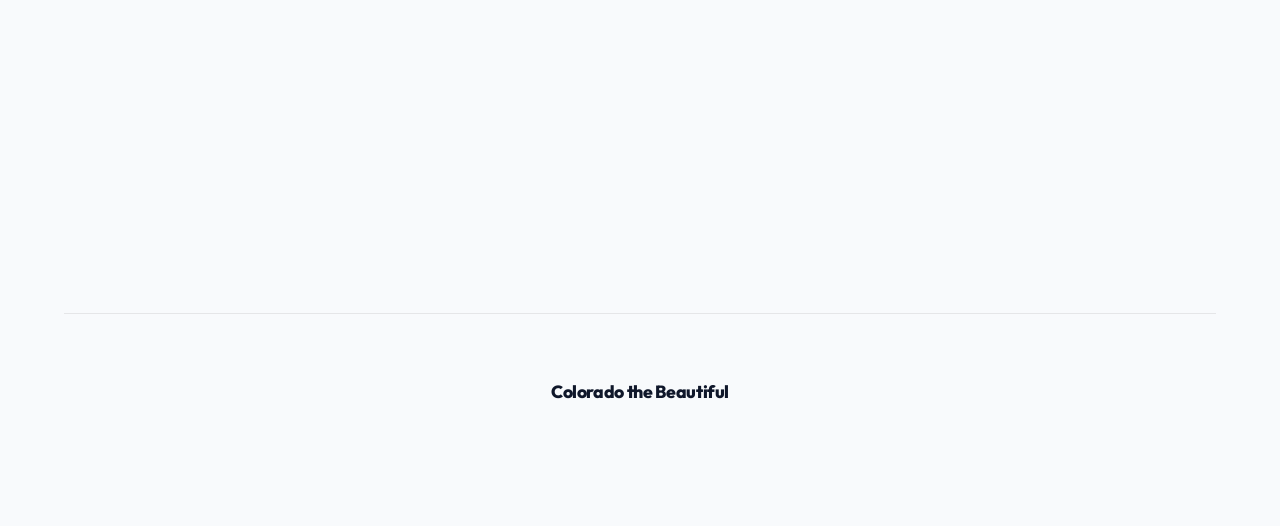
==== commit c0372279: "Simplify gallery: remove category filtering and state badges" ====
--- a/index.html
+++ b/index.html
@@ -22,23 +22,16 @@
       </div>
       <p class="subtitle">A photo gallery of the places we love, shared in honor of Colorado's 150th anniversary. We've collected 150 photos to celebrate the Centennial State. Click any card to read their stories.</p>
 
-      <!-- Category Filter Navigation -->
-      <nav class="filter-container" aria-label="Gallery category filter">
-        <button class="filter-btn active" data-filter="all">All Landmarks</button>
-        <button class="filter-btn" data-filter="peaks-lakes">Peaks & Lakes</button>
-        <button class="filter-btn" data-filter="rocks-canyons">Rocks, Canyons & Valleys</button>
-      </nav>
-    </header>
+      </header>
 
     <!-- Main Grid Section -->
     <main class="gallery-grid">
 
       <!-- Card 1: Curecanti National Recreation Area -->
-      <div class="card-container" data-category="rocks-canyons" id="landmark-curecanti">
+      <div class="card-container" id="landmark-curecanti">
         <div class="card" role="button" tabindex="0" aria-expanded="false" aria-label="Curecanti National Recreation Area, click for details">
           <!-- Front Face -->
           <div class="card-front">
-            <span class="card-badge">Rocks & Canyons</span>
             <div class="card-image-wrapper">
               <img class="card-image" src="images/curecanti.jpg" alt="Stunning view of Curecanti National Recreation Area's mesas and valleys">
             </div>
@@ -61,7 +54,6 @@
           <!-- Back Face -->
           <div class="card-back">
             <div class="card-back-header">
-              <span class="card-back-badge">Rocks & Canyons</span>
               <h2 class="card-back-title">Curecanti</h2>
             </div>
             <p class="card-back-desc">"This was our first observance of coatimundis, native to the Southwest."</p>
@@ -94,11 +86,10 @@
       </div>
 
       <!-- Card 2: Clear Lake -->
-      <div class="card-container" data-category="peaks-lakes" id="landmark-clear-lake">
+      <div class="card-container" id="landmark-clear-lake">
         <div class="card" role="button" tabindex="0" aria-expanded="false" aria-label="Clear Lake, click for details">
           <!-- Front Face -->
           <div class="card-front">
-            <span class="card-badge">Peaks & Lakes</span>
             <div class="card-image-wrapper">
               <img class="card-image" src="images/clear_lake.jpg" alt="Emerald waters of Clear Lake nestled in the high-alpine mountains">
             </div>
@@ -121,7 +112,6 @@
           <!-- Back Face -->
           <div class="card-back">
             <div class="card-back-header">
-              <span class="card-back-badge">Peaks & Lakes</span>
               <h2 class="card-back-title">Clear Lake</h2>
             </div>
             <p class="card-back-desc">"This is one of my favorite hikes in the San Juan Mountains. I have years of memories with friends here, and the strenuous climb is so worth the payout."</p>
@@ -154,11 +144,10 @@
       </div>
 
       <!-- Card 3: Kenosha Pass -->
-      <div class="card-container" data-category="peaks-lakes" id="landmark-kenosha-pass">
+      <div class="card-container" id="landmark-kenosha-pass">
         <div class="card" role="button" tabindex="0" aria-expanded="false" aria-label="Kenosha Pass, click for details">
           <!-- Front Face -->
           <div class="card-front">
-            <span class="card-badge">Peaks & Lakes</span>
             <div class="card-image-wrapper">
               <img class="card-image" src="images/kenosha_pass.jpg" alt="Panoramic view of Kenosha Pass during autumn with bright golden aspen forests">
             </div>
@@ -181,7 +170,6 @@
           <!-- Back Face -->
           <div class="card-back">
             <div class="card-back-header">
-              <span class="card-back-badge">Peaks & Lakes</span>
               <h2 class="card-back-title">Kenosha Pass</h2>
             </div>
             <p class="card-back-desc">"Standing at Kenosha Pass, looking down into South Park, the vast expanse of land is breathtaking. The light playing on the meadow as clouds passed over the sun was stunning as nature’s aspen display was in full color. This valley is home to pronghorn, elk and more."</p>
@@ -214,11 +202,10 @@
       </div>
 
       <!-- Card 4: Evergreen -->
-      <div class="card-container" data-category="peaks-lakes" id="landmark-evergreen">
+      <div class="card-container" id="landmark-evergreen">
         <div class="card" role="button" tabindex="0" aria-expanded="false" aria-label="Evergreen, click for details">
           <!-- Front Face -->
           <div class="card-front">
-            <span class="card-badge">Peaks & Lakes</span>
             <div class="card-image-wrapper">
               <img class="card-image" src="images/evergreen.jpg" alt="A majestic bull elk walking over a rise in Evergreen CO">
             </div>
@@ -241,7 +228,6 @@
           <!-- Back Face -->
           <div class="card-back">
             <div class="card-back-header">
-              <span class="card-back-badge">Peaks & Lakes</span>
               <h2 class="card-back-title">Evergreen</h2>
             </div>
             <p class="card-back-desc">"This elk bull was scraping his antlers through the grass, impressing the dozen elk cows nearby. He came walking over the rise as I was in my car, and I was able to capture his photo from inside the car safely. His presence in an Evergreen, Colorado, neighborhood is not unusual as there is a resident herd of 400 animals in this vicinity."</p>
@@ -274,11 +260,10 @@
       </div>
 
       <!-- Card 5: James Peak Wilderness -->
-      <div class="card-container" data-category="peaks-lakes" id="landmark-james-peak">
+      <div class="card-container" id="landmark-james-peak">
         <div class="card" role="button" tabindex="0" aria-expanded="false" aria-label="James Peak Wilderness, click for details">
           <!-- Front Face -->
           <div class="card-front">
-            <span class="card-badge">Peaks & Lakes</span>
             <div class="card-image-wrapper">
               <img class="card-image" src="images/james_peak.jpg" alt="Jagged alpine peaks and tundra in the James Peak Wilderness">
             </div>
@@ -301,7 +286,6 @@
           <!-- Back Face -->
           <div class="card-back">
             <div class="card-back-header">
-              <span class="card-back-badge">Peaks & Lakes</span>
               <h2 class="card-back-title">James Peak</h2>
             </div>
             <p class="card-back-desc">"Soaring above 13,000 feet, the James Peak Wilderness protects an incredible stretch of alpine landscape."</p>
@@ -334,11 +318,10 @@
       </div>
 
       <!-- Card 6: Sprague Lake -->
-      <div class="card-container" data-category="peaks-lakes" id="landmark-sprague-lake">
+      <div class="card-container" id="landmark-sprague-lake">
         <div class="card" role="button" tabindex="0" aria-expanded="false" aria-label="Sprague Lake, click for details">
           <!-- Front Face -->
           <div class="card-front">
-            <span class="card-badge">Peaks & Lakes</span>
             <div class="card-image-wrapper">
               <img class="card-image" src="images/sprague_lake.jpg" alt="Vibrant sunset reflections on Sprague Lake in Rocky Mountain National Park">
             </div>
@@ -361,7 +344,6 @@
           <!-- Back Face -->
           <div class="card-back">
             <div class="card-back-header">
-              <span class="card-back-badge">Peaks & Lakes</span>
               <h2 class="card-back-title">Sprague Lake</h2>
             </div>
             <p class="card-back-desc">"Rocky Mountain National Park holds a special place in my heart because it continually inspires and humbles me. Whether I am watching the sun set over the Rockies, seeing storms roll across the mountains, spotting wildlife, or taking in the views from Trail Ridge Road, the park always renews my spirit. It leaves me with a deep sense of peace, wonder, and gratitude."</p>
@@ -394,11 +376,10 @@
       </div>
 
       <!-- Card 7: Telluride -->
-      <div class="card-container" data-category="rocks-canyons" id="landmark-telluride">
+      <div class="card-container" id="landmark-telluride">
         <div class="card" role="button" tabindex="0" aria-expanded="false" aria-label="Telluride, click for details">
           <!-- Front Face -->
           <div class="card-front">
-            <span class="card-badge">Rocks & Canyons</span>
             <div class="card-image-wrapper">
               <img class="card-image" src="images/telluride.jpg" alt="Awe-inspiring view of Ajax Peak framed by Telluride Main Street">
             </div>
@@ -421,7 +402,6 @@
           <!-- Back Face -->
           <div class="card-back">
             <div class="card-back-header">
-              <span class="card-back-badge">Rocks & Canyons</span>
               <h2 class="card-back-title">Telluride</h2>
             </div>
             <p class="card-back-desc">"Every October, the Telluride Horror Show takes place. After being inside watching a dark movie, opening the doors onto this vista is surreal. On this day, the skies opened to this awe-inspiring view of Ajax Peak, taken from Main Street."</p>
@@ -454,11 +434,10 @@
       </div>
 
       <!-- Card 8: Mt Bierstadt -->
-      <div class="card-container" data-category="peaks-lakes" id="landmark-bierstadt">
+      <div class="card-container" id="landmark-bierstadt">
         <div class="card" role="button" tabindex="0" aria-expanded="false" aria-label="Mt Bierstadt, click for details">
           <!-- Front Face -->
           <div class="card-front">
-            <span class="card-badge">Peaks & Lakes</span>
             <div class="card-image-wrapper">
               <img class="card-image" src="images/mt_bierstadt.jpg" alt="Climbers hiking up the scenic slopes of Mt Bierstadt">
             </div>
@@ -481,7 +460,6 @@
           <!-- Back Face -->
           <div class="card-back">
             <div class="card-back-header">
-              <span class="card-back-badge">Peaks & Lakes</span>
               <h2 class="card-back-title">Mt Bierstadt</h2>
             </div>
             <p class="card-back-desc">"Of Colorado's 50-plus mountains that reach 14,000 feet above sea level, Mt. Bierstadt is one of the most accessible, and is a great place to make some new friends (but seriously, don't feed the mountain goats and marmots)."</p>
--- a/styles.css
+++ b/styles.css
@@ -159,41 +159,7 @@
   line-height: 1.5;
 }
 
-/* FILTER NAVIGATION */
-.filter-container {
-  display: flex;
-  justify-content: center;
-  flex-wrap: wrap;
-  gap: 0.75rem;
-  margin-bottom: 3rem;
-}
-
-.filter-btn {
-  background: var(--glass-bg);
-  border: 1px solid var(--glass-border);
-  color: var(--text-secondary);
-  padding: 0.6rem 1.25rem;
-  border-radius: 50px;
-  font-family: var(--font-sans);
-  font-size: 0.9rem;
-  font-weight: 500;
-  cursor: pointer;
-  backdrop-filter: blur(8px);
-  transition: var(--transition-smooth);
-}
-
-.filter-btn:hover {
-  color: var(--text-primary);
-  border-color: var(--text-primary);
-  transform: translateY(-1px);
-}
-
-.filter-btn.active {
-  background: var(--text-primary);
-  color: var(--bg-primary);
-  border-color: var(--text-primary);
-  box-shadow: 0 8px 20px rgba(0, 0, 0, 0.15);
-}
+
 
 /* GALLERY GRID */
 .gallery-grid {
@@ -211,17 +177,7 @@
   transition: opacity 0.5s ease, transform 0.5s ease;
 }
 
-.card-container.hidden {
-  opacity: 0;
-  transform: scale(0.85);
-  pointer-events: none;
-  position: absolute;
-  width: 0;
-  height: 0;
-  overflow: hidden;
-  margin: 0;
-  padding: 0;
-}
+
 
 /* CARD INNER (FLIP LOGIC) */
 .card {
@@ -296,23 +252,7 @@
   transition: height 0.4s ease;
 }
 
-.card-badge {
-  position: absolute;
-  top: 1.5rem;
-  right: 1.5rem;
-  background: rgba(7, 10, 19, 0.6);
-  backdrop-filter: blur(12px);
-  -webkit-backdrop-filter: blur(12px);
-  border: 1px solid rgba(255, 255, 255, 0.15);
-  color: #ffffff;
-  font-size: 0.75rem;
-  font-weight: 700;
-  text-transform: uppercase;
-  letter-spacing: 0.1em;
-  padding: 0.4rem 0.9rem;
-  border-radius: 50px;
-  z-index: 2;
-}
+
 
 .card-location {
   display: flex;
@@ -380,18 +320,7 @@
   margin-bottom: 0.75rem;
 }
 
-.card-back-badge {
-  display: inline-block;
-  background: var(--accent-forest-bg);
-  color: var(--accent-forest);
-  font-size: 0.75rem;
-  font-weight: 700;
-  text-transform: uppercase;
-  letter-spacing: 0.05em;
-  padding: 0.25rem 0.75rem;
-  border-radius: 6px;
-  margin-bottom: 0.5rem;
-}
+
 
 .card-back-title {
   font-size: 1.5rem;
@@ -521,9 +450,7 @@
     margin-bottom: 2.5rem;
   }
   
-  .filter-container {
-    margin-bottom: 2rem;
-  }
+
   
   .gallery-grid {
     gap: 1.5rem;
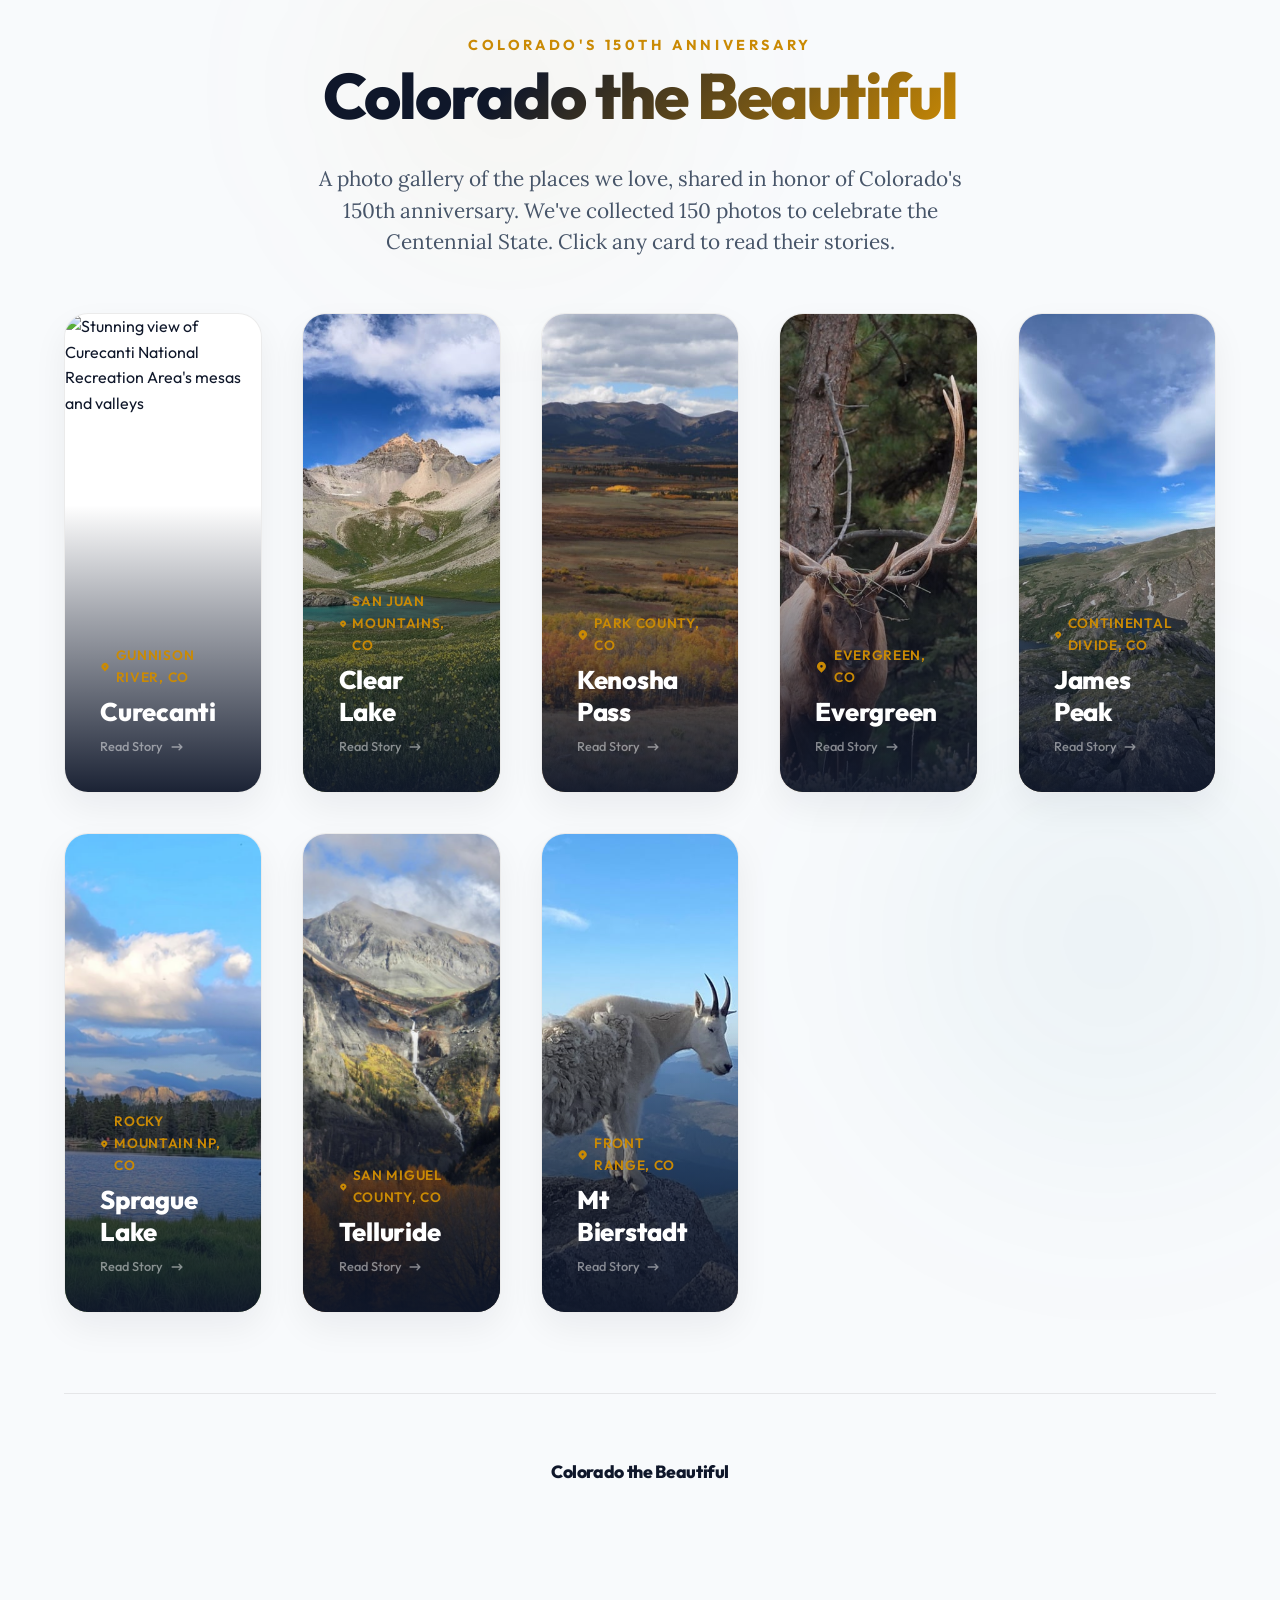
==== commit dff40544: "Update Curecanti card image to use WordPress-hosted URL" ====
--- a/index.html
+++ b/index.html
@@ -33,7 +33,7 @@
           <!-- Front Face -->
           <div class="card-front">
             <div class="card-image-wrapper">
-              <img class="card-image" src="images/curecanti.jpg" alt="Stunning view of Curecanti National Recreation Area's mesas and valleys">
+              <img class="card-image" src="https://environmentamerica.org/colorado/wp-content/uploads/2026/06/Arliss_Blackledge_AZ_h.jpg" alt="Stunning view of Curecanti National Recreation Area's mesas and valleys">
             </div>
             <div class="card-overlay">
               <div class="card-location">
--- a/styles.css
+++ b/styles.css
@@ -164,7 +164,7 @@
 /* GALLERY GRID */
 .gallery-grid {
   display: grid;
-  grid-template-columns: repeat(auto-fill, minmax(320px, 1fr));
+  grid-template-columns: repeat(auto-fill, minmax(180px, 1fr));
   gap: 2.5rem;
   perspective: 1500px; /* Essential for 3D flip card */
 }
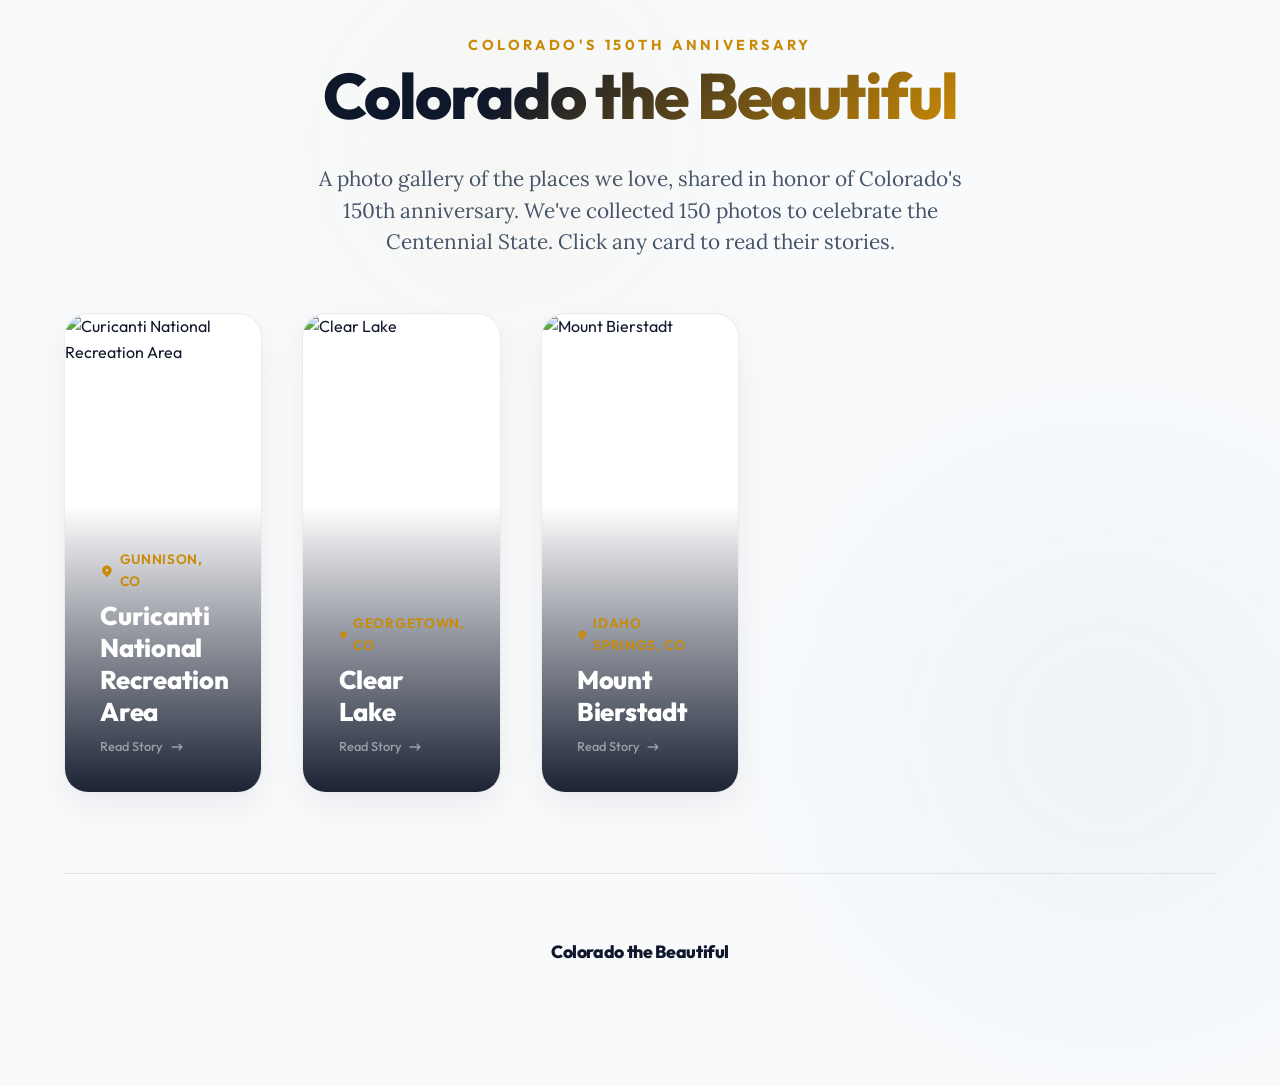
==== commit 8a5b1037: "Add build_gallery.py script and regenerate index.html with spreadsheet submissions" ====
--- a/index.html
+++ b/index.html
@@ -26,23 +26,24 @@
 
     <!-- Main Grid Section -->
     <main class="gallery-grid">
+      <!-- CARDS_START -->
 
-      <!-- Card 1: Curecanti National Recreation Area -->
-      <div class="card-container" id="landmark-curecanti">
-        <div class="card" role="button" tabindex="0" aria-expanded="false" aria-label="Curecanti National Recreation Area, click for details">
+      <!-- Card: Curicanti National Recreation Area (by Arliss Blackledge) -->
+      <div class="card-container" id="landmark-curicanti-national-recreation-area">
+        <div class="card" role="button" tabindex="0" aria-expanded="false" aria-label="Curicanti National Recreation Area, click for details">
           <!-- Front Face -->
           <div class="card-front">
             <div class="card-image-wrapper">
-              <img class="card-image" src="https://environmentamerica.org/colorado/wp-content/uploads/2026/06/Arliss_Blackledge_AZ_h.jpg" alt="Stunning view of Curecanti National Recreation Area's mesas and valleys">
+              <img class="card-image" src="https://environmentamerica.org/colorado/wp-content/uploads/2026/06/Arliss_Blackledge_AZ_h.jpg" alt="Curicanti National Recreation Area">
             </div>
             <div class="card-overlay">
               <div class="card-location">
                 <svg xmlns="http://www.w3.org/2000/svg" viewBox="0 0 20 20" fill="currentColor">
                   <path fill-rule="evenodd" d="M5.05 4.05a7 7 0 119.9 9.9L10 18.9l-4.95-4.95a7 7 0 010-9.9zM10 11a2 2 0 100-4 2 2 0 000 4z" clip-rule="evenodd" />
                 </svg>
-                Gunnison River, CO
+                Gunnison, CO
               </div>
-              <h2 class="card-title">Curecanti</h2>
+              <h2 class="card-title">Curicanti National Recreation Area</h2>
               <div class="card-hint">
                 <span>Read Story</span>
                 <svg xmlns="http://www.w3.org/2000/svg" viewBox="0 0 20 20" fill="currentColor">
@@ -54,21 +55,13 @@
           <!-- Back Face -->
           <div class="card-back">
             <div class="card-back-header">
-              <h2 class="card-back-title">Curecanti</h2>
+              <h2 class="card-back-title">Curicanti National Recreation Area</h2>
             </div>
-            <p class="card-back-desc">"This was our first observance of coatimundis, native to the Southwest."</p>
+            <p class="card-back-desc">"Coatimundis have moved into this park from South America, our first observance of them!"</p>
             <div class="card-facts">
               <div class="fact-item">
                 <span class="fact-label">Shared By</span>
                 <span class="fact-value">Arliss Blackledge</span>
-              </div>
-              <div class="fact-item">
-                <span class="fact-label">Feature</span>
-                <span class="fact-value">Reservoirs & Cliffs</span>
-              </div>
-              <div class="fact-item">
-                <span class="fact-label">Wildlife</span>
-                <span class="fact-value">Coatimundis</span>
               </div>
               <div class="fact-item">
                 <span class="fact-label">Location</span>
@@ -85,20 +78,21 @@
         </div>
       </div>
 
-      <!-- Card 2: Clear Lake -->
+
+      <!-- Card: Clear Lake (by Lauren Wallace) -->
       <div class="card-container" id="landmark-clear-lake">
         <div class="card" role="button" tabindex="0" aria-expanded="false" aria-label="Clear Lake, click for details">
           <!-- Front Face -->
           <div class="card-front">
             <div class="card-image-wrapper">
-              <img class="card-image" src="images/clear_lake.jpg" alt="Emerald waters of Clear Lake nestled in the high-alpine mountains">
+              <img class="card-image" src="https://environmentamerica.org/colorado/wp-content/uploads/2026/06/Lauren_Wallace_Island_Lake_02_h.jpg" alt="Clear Lake">
             </div>
             <div class="card-overlay">
               <div class="card-location">
                 <svg xmlns="http://www.w3.org/2000/svg" viewBox="0 0 20 20" fill="currentColor">
                   <path fill-rule="evenodd" d="M5.05 4.05a7 7 0 119.9 9.9L10 18.9l-4.95-4.95a7 7 0 010-9.9zM10 11a2 2 0 100-4 2 2 0 000 4z" clip-rule="evenodd" />
                 </svg>
-                San Juan Mountains, CO
+                Georgetown, CO
               </div>
               <h2 class="card-title">Clear Lake</h2>
               <div class="card-hint">
@@ -121,16 +115,8 @@
                 <span class="fact-value">Lauren Wallace</span>
               </div>
               <div class="fact-item">
-                <span class="fact-label">Hike Difficulty</span>
-                <span class="fact-value">Strenuous</span>
-              </div>
-              <div class="fact-item">
-                <span class="fact-label">Range</span>
-                <span class="fact-value">San Juan Mountains</span>
-              </div>
-              <div class="fact-item">
-                <span class="fact-label">Feature</span>
-                <span class="fact-value">High Alpine Basin</span>
+                <span class="fact-label">Location</span>
+                <span class="fact-value">Georgetown, CO</span>
               </div>
             </div>
             <button class="flip-back-btn" aria-label="Flip card to front">
@@ -143,22 +129,23 @@
         </div>
       </div>
 
-      <!-- Card 3: Kenosha Pass -->
-      <div class="card-container" id="landmark-kenosha-pass">
-        <div class="card" role="button" tabindex="0" aria-expanded="false" aria-label="Kenosha Pass, click for details">
+
+      <!-- Card: Mount Bierstadt (by Tatum Sneed) -->
+      <div class="card-container" id="landmark-mount-bierstadt">
+        <div class="card" role="button" tabindex="0" aria-expanded="false" aria-label="Mount Bierstadt, click for details">
           <!-- Front Face -->
           <div class="card-front">
             <div class="card-image-wrapper">
-              <img class="card-image" src="images/kenosha_pass.jpg" alt="Panoramic view of Kenosha Pass during autumn with bright golden aspen forests">
+              <img class="card-image" src="https://environmentamerica.org/colorado/wp-content/uploads/2026/06/TatumSneedIdahoSpgs_v.jpg" alt="Mount Bierstadt">
             </div>
             <div class="card-overlay">
               <div class="card-location">
                 <svg xmlns="http://www.w3.org/2000/svg" viewBox="0 0 20 20" fill="currentColor">
                   <path fill-rule="evenodd" d="M5.05 4.05a7 7 0 119.9 9.9L10 18.9l-4.95-4.95a7 7 0 010-9.9zM10 11a2 2 0 100-4 2 2 0 000 4z" clip-rule="evenodd" />
                 </svg>
-                Park County, CO
+                Idaho Springs, CO
               </div>
-              <h2 class="card-title">Kenosha Pass</h2>
+              <h2 class="card-title">Mount Bierstadt</h2>
               <div class="card-hint">
                 <span>Read Story</span>
                 <svg xmlns="http://www.w3.org/2000/svg" viewBox="0 0 20 20" fill="currentColor">
@@ -170,25 +157,17 @@
           <!-- Back Face -->
           <div class="card-back">
             <div class="card-back-header">
-              <h2 class="card-back-title">Kenosha Pass</h2>
+              <h2 class="card-back-title">Mount Bierstadt</h2>
             </div>
-            <p class="card-back-desc">"Standing at Kenosha Pass, looking down into South Park, the vast expanse of land is breathtaking. The light playing on the meadow as clouds passed over the sun was stunning as nature’s aspen display was in full color. This valley is home to pronghorn, elk and more."</p>
+            <p class="card-back-desc">"Standing on the summit of Mount Bierstadt near Idaho Springs, Colorado, I was surrounded by breathtaking views of the Rocky Mountains, alpine tundra, and miles of natural landscape stretching in every direction. At 14,065 feet, Mount Bierstadt is one of Colorado’s most popular fourteeners and offers a remarkable perspective of the state’s rugged beauty. This location is especially meaningful to me because it was the first fourteener I climbed during the summer I turned 14, making it both a memorable adventure and a personal milestone."</p>
             <div class="card-facts">
               <div class="fact-item">
                 <span class="fact-label">Shared By</span>
-                <span class="fact-value">Christie Green</span>
+                <span class="fact-value">Tatum Sneed</span>
               </div>
               <div class="fact-item">
-                <span class="fact-label">Elevation</span>
-                <span class="fact-value">10,000 ft</span>
-              </div>
-              <div class="fact-item">
-                <span class="fact-label">Wildlife</span>
-                <span class="fact-value">Elk & Pronghorn</span>
-              </div>
-              <div class="fact-item">
-                <span class="fact-label">Best Season</span>
-                <span class="fact-value">Autumn</span>
+                <span class="fact-label">Location</span>
+                <span class="fact-value">Idaho Springs, CO</span>
               </div>
             </div>
             <button class="flip-back-btn" aria-label="Flip card to front">
@@ -201,296 +180,7 @@
         </div>
       </div>
 
-      <!-- Card 4: Evergreen -->
-      <div class="card-container" id="landmark-evergreen">
-        <div class="card" role="button" tabindex="0" aria-expanded="false" aria-label="Evergreen, click for details">
-          <!-- Front Face -->
-          <div class="card-front">
-            <div class="card-image-wrapper">
-              <img class="card-image" src="images/evergreen.jpg" alt="A majestic bull elk walking over a rise in Evergreen CO">
-            </div>
-            <div class="card-overlay">
-              <div class="card-location">
-                <svg xmlns="http://www.w3.org/2000/svg" viewBox="0 0 20 20" fill="currentColor">
-                  <path fill-rule="evenodd" d="M5.05 4.05a7 7 0 119.9 9.9L10 18.9l-4.95-4.95a7 7 0 010-9.9zM10 11a2 2 0 100-4 2 2 0 000 4z" clip-rule="evenodd" />
-                </svg>
-                Evergreen, CO
-              </div>
-              <h2 class="card-title">Evergreen</h2>
-              <div class="card-hint">
-                <span>Read Story</span>
-                <svg xmlns="http://www.w3.org/2000/svg" viewBox="0 0 20 20" fill="currentColor">
-                  <path fill-rule="evenodd" d="M12.293 5.293a1 1 0 011.414 0l4 4a1 1 0 010 1.414l-4 4a1 1 0 01-1.414-1.414L14.586 11H3a1 1 0 110-2h11.586l-2.293-2.293a1 1 0 010-1.414z" clip-rule="evenodd" />
-                </svg>
-              </div>
-            </div>
-          </div>
-          <!-- Back Face -->
-          <div class="card-back">
-            <div class="card-back-header">
-              <h2 class="card-back-title">Evergreen</h2>
-            </div>
-            <p class="card-back-desc">"This elk bull was scraping his antlers through the grass, impressing the dozen elk cows nearby. He came walking over the rise as I was in my car, and I was able to capture his photo from inside the car safely. His presence in an Evergreen, Colorado, neighborhood is not unusual as there is a resident herd of 400 animals in this vicinity."</p>
-            <div class="card-facts">
-              <div class="fact-item">
-                <span class="fact-label">Shared By</span>
-                <span class="fact-value">Christie Green</span>
-              </div>
-              <div class="fact-item">
-                <span class="fact-label">Wildlife</span>
-                <span class="fact-value">Elk (Herd of 400)</span>
-              </div>
-              <div class="fact-item">
-                <span class="fact-label">Area Type</span>
-                <span class="fact-value">Mountain Foothills</span>
-              </div>
-              <div class="fact-item">
-                <span class="fact-label">County</span>
-                <span class="fact-value">Jefferson County</span>
-              </div>
-            </div>
-            <button class="flip-back-btn" aria-label="Flip card to front">
-              <svg xmlns="http://www.w3.org/2000/svg" viewBox="0 0 20 20" fill="currentColor">
-                <path fill-rule="evenodd" d="M12.293 5.293a1 1 0 011.414 0l4 4a1 1 0 010 1.414l-4 4a1 1 0 01-1.414-1.414L14.586 11H3a1 1 0 110-2h11.586l-2.293-2.293a1 1 0 010-1.414z" clip-rule="evenodd" />
-              </svg>
-              Flip Back
-            </button>
-          </div>
-        </div>
-      </div>
-
-      <!-- Card 5: James Peak Wilderness -->
-      <div class="card-container" id="landmark-james-peak">
-        <div class="card" role="button" tabindex="0" aria-expanded="false" aria-label="James Peak Wilderness, click for details">
-          <!-- Front Face -->
-          <div class="card-front">
-            <div class="card-image-wrapper">
-              <img class="card-image" src="images/james_peak.jpg" alt="Jagged alpine peaks and tundra in the James Peak Wilderness">
-            </div>
-            <div class="card-overlay">
-              <div class="card-location">
-                <svg xmlns="http://www.w3.org/2000/svg" viewBox="0 0 20 20" fill="currentColor">
-                  <path fill-rule="evenodd" d="M5.05 4.05a7 7 0 119.9 9.9L10 18.9l-4.95-4.95a7 7 0 010-9.9zM10 11a2 2 0 100-4 2 2 0 000 4z" clip-rule="evenodd" />
-                </svg>
-                Continental Divide, CO
-              </div>
-              <h2 class="card-title">James Peak</h2>
-              <div class="card-hint">
-                <span>Read Story</span>
-                <svg xmlns="http://www.w3.org/2000/svg" viewBox="0 0 20 20" fill="currentColor">
-                  <path fill-rule="evenodd" d="M12.293 5.293a1 1 0 011.414 0l4 4a1 1 0 010 1.414l-4 4a1 1 0 01-1.414-1.414L14.586 11H3a1 1 0 110-2h11.586l-2.293-2.293a1 1 0 010-1.414z" clip-rule="evenodd" />
-                </svg>
-              </div>
-            </div>
-          </div>
-          <!-- Back Face -->
-          <div class="card-back">
-            <div class="card-back-header">
-              <h2 class="card-back-title">James Peak</h2>
-            </div>
-            <p class="card-back-desc">"Soaring above 13,000 feet, the James Peak Wilderness protects an incredible stretch of alpine landscape."</p>
-            <div class="card-facts">
-              <div class="fact-item">
-                <span class="fact-label">Shared By</span>
-                <span class="fact-value">Patrick Kelly-Fischer</span>
-              </div>
-              <div class="fact-item">
-                <span class="fact-label">Elevation</span>
-                <span class="fact-value">Over 13,000 ft</span>
-              </div>
-              <div class="fact-item">
-                <span class="fact-label">Status</span>
-                <span class="fact-value">Designated Wilderness</span>
-              </div>
-              <div class="fact-item">
-                <span class="fact-label">Landscape</span>
-                <span class="fact-value">Alpine Tundra</span>
-              </div>
-            </div>
-            <button class="flip-back-btn" aria-label="Flip card to front">
-              <svg xmlns="http://www.w3.org/2000/svg" viewBox="0 0 20 20" fill="currentColor">
-                <path fill-rule="evenodd" d="M12.293 5.293a1 1 0 011.414 0l4 4a1 1 0 010 1.414l-4 4a1 1 0 01-1.414-1.414L14.586 11H3a1 1 0 110-2h11.586l-2.293-2.293a1 1 0 010-1.414z" clip-rule="evenodd" />
-              </svg>
-              Flip Back
-            </button>
-          </div>
-        </div>
-      </div>
-
-      <!-- Card 6: Sprague Lake -->
-      <div class="card-container" id="landmark-sprague-lake">
-        <div class="card" role="button" tabindex="0" aria-expanded="false" aria-label="Sprague Lake, click for details">
-          <!-- Front Face -->
-          <div class="card-front">
-            <div class="card-image-wrapper">
-              <img class="card-image" src="images/sprague_lake.jpg" alt="Vibrant sunset reflections on Sprague Lake in Rocky Mountain National Park">
-            </div>
-            <div class="card-overlay">
-              <div class="card-location">
-                <svg xmlns="http://www.w3.org/2000/svg" viewBox="0 0 20 20" fill="currentColor">
-                  <path fill-rule="evenodd" d="M5.05 4.05a7 7 0 119.9 9.9L10 18.9l-4.95-4.95a7 7 0 010-9.9zM10 11a2 2 0 100-4 2 2 0 000 4z" clip-rule="evenodd" />
-                </svg>
-                Rocky Mountain NP, CO
-              </div>
-              <h2 class="card-title">Sprague Lake</h2>
-              <div class="card-hint">
-                <span>Read Story</span>
-                <svg xmlns="http://www.w3.org/2000/svg" viewBox="0 0 20 20" fill="currentColor">
-                  <path fill-rule="evenodd" d="M12.293 5.293a1 1 0 011.414 0l4 4a1 1 0 010 1.414l-4 4a1 1 0 01-1.414-1.414L14.586 11H3a1 1 0 110-2h11.586l-2.293-2.293a1 1 0 010-1.414z" clip-rule="evenodd" />
-                </svg>
-              </div>
-            </div>
-          </div>
-          <!-- Back Face -->
-          <div class="card-back">
-            <div class="card-back-header">
-              <h2 class="card-back-title">Sprague Lake</h2>
-            </div>
-            <p class="card-back-desc">"Rocky Mountain National Park holds a special place in my heart because it continually inspires and humbles me. Whether I am watching the sun set over the Rockies, seeing storms roll across the mountains, spotting wildlife, or taking in the views from Trail Ridge Road, the park always renews my spirit. It leaves me with a deep sense of peace, wonder, and gratitude."</p>
-            <div class="card-facts">
-              <div class="fact-item">
-                <span class="fact-label">Shared By</span>
-                <span class="fact-value">Laurie Randolph</span>
-              </div>
-              <div class="fact-item">
-                <span class="fact-label">Location</span>
-                <span class="fact-value">Rocky Mountain NP</span>
-              </div>
-              <div class="fact-item">
-                <span class="fact-label">Key Scenic Road</span>
-                <span class="fact-value">Trail Ridge Road</span>
-              </div>
-              <div class="fact-item">
-                <span class="fact-label">Highlights</span>
-                <span class="fact-value">Wildlife & Sunsets</span>
-              </div>
-            </div>
-            <button class="flip-back-btn" aria-label="Flip card to front">
-              <svg xmlns="http://www.w3.org/2000/svg" viewBox="0 0 20 20" fill="currentColor">
-                <path fill-rule="evenodd" d="M12.293 5.293a1 1 0 011.414 0l4 4a1 1 0 010 1.414l-4 4a1 1 0 01-1.414-1.414L14.586 11H3a1 1 0 110-2h11.586l-2.293-2.293a1 1 0 010-1.414z" clip-rule="evenodd" />
-              </svg>
-              Flip Back
-            </button>
-          </div>
-        </div>
-      </div>
-
-      <!-- Card 7: Telluride -->
-      <div class="card-container" id="landmark-telluride">
-        <div class="card" role="button" tabindex="0" aria-expanded="false" aria-label="Telluride, click for details">
-          <!-- Front Face -->
-          <div class="card-front">
-            <div class="card-image-wrapper">
-              <img class="card-image" src="images/telluride.jpg" alt="Awe-inspiring view of Ajax Peak framed by Telluride Main Street">
-            </div>
-            <div class="card-overlay">
-              <div class="card-location">
-                <svg xmlns="http://www.w3.org/2000/svg" viewBox="0 0 20 20" fill="currentColor">
-                  <path fill-rule="evenodd" d="M5.05 4.05a7 7 0 119.9 9.9L10 18.9l-4.95-4.95a7 7 0 010-9.9zM10 11a2 2 0 100-4 2 2 0 000 4z" clip-rule="evenodd" />
-                </svg>
-                San Miguel County, CO
-              </div>
-              <h2 class="card-title">Telluride</h2>
-              <div class="card-hint">
-                <span>Read Story</span>
-                <svg xmlns="http://www.w3.org/2000/svg" viewBox="0 0 20 20" fill="currentColor">
-                  <path fill-rule="evenodd" d="M12.293 5.293a1 1 0 011.414 0l4 4a1 1 0 010 1.414l-4 4a1 1 0 01-1.414-1.414L14.586 11H3a1 1 0 110-2h11.586l-2.293-2.293a1 1 0 010-1.414z" clip-rule="evenodd" />
-                </svg>
-              </div>
-            </div>
-          </div>
-          <!-- Back Face -->
-          <div class="card-back">
-            <div class="card-back-header">
-              <h2 class="card-back-title">Telluride</h2>
-            </div>
-            <p class="card-back-desc">"Every October, the Telluride Horror Show takes place. After being inside watching a dark movie, opening the doors onto this vista is surreal. On this day, the skies opened to this awe-inspiring view of Ajax Peak, taken from Main Street."</p>
-            <div class="card-facts">
-              <div class="fact-item">
-                <span class="fact-label">Shared By</span>
-                <span class="fact-value">Christie Green</span>
-              </div>
-              <div class="fact-item">
-                <span class="fact-label">Elevation</span>
-                <span class="fact-value">8,750 ft</span>
-              </div>
-              <div class="fact-item">
-                <span class="fact-label">Scenic View</span>
-                <span class="fact-value">Ajax Peak</span>
-              </div>
-              <div class="fact-item">
-                <span class="fact-label">Annual Event</span>
-                <span class="fact-value">Horror Show (Oct)</span>
-              </div>
-            </div>
-            <button class="flip-back-btn" aria-label="Flip card to front">
-              <svg xmlns="http://www.w3.org/2000/svg" viewBox="0 0 20 20" fill="currentColor">
-                <path fill-rule="evenodd" d="M12.293 5.293a1 1 0 011.414 0l4 4a1 1 0 010 1.414l-4 4a1 1 0 01-1.414-1.414L14.586 11H3a1 1 0 110-2h11.586l-2.293-2.293a1 1 0 010-1.414z" clip-rule="evenodd" />
-              </svg>
-              Flip Back
-            </button>
-          </div>
-        </div>
-      </div>
-
-      <!-- Card 8: Mt Bierstadt -->
-      <div class="card-container" id="landmark-bierstadt">
-        <div class="card" role="button" tabindex="0" aria-expanded="false" aria-label="Mt Bierstadt, click for details">
-          <!-- Front Face -->
-          <div class="card-front">
-            <div class="card-image-wrapper">
-              <img class="card-image" src="images/mt_bierstadt.jpg" alt="Climbers hiking up the scenic slopes of Mt Bierstadt">
-            </div>
-            <div class="card-overlay">
-              <div class="card-location">
-                <svg xmlns="http://www.w3.org/2000/svg" viewBox="0 0 20 20" fill="currentColor">
-                  <path fill-rule="evenodd" d="M5.05 4.05a7 7 0 119.9 9.9L10 18.9l-4.95-4.95a7 7 0 010-9.9zM10 11a2 2 0 100-4 2 2 0 000 4z" clip-rule="evenodd" />
-                </svg>
-                Front Range, CO
-              </div>
-              <h2 class="card-title">Mt Bierstadt</h2>
-              <div class="card-hint">
-                <span>Read Story</span>
-                <svg xmlns="http://www.w3.org/2000/svg" viewBox="0 0 20 20" fill="currentColor">
-                  <path fill-rule="evenodd" d="M12.293 5.293a1 1 0 011.414 0l4 4a1 1 0 010 1.414l-4 4a1 1 0 01-1.414-1.414L14.586 11H3a1 1 0 110-2h11.586l-2.293-2.293a1 1 0 010-1.414z" clip-rule="evenodd" />
-                </svg>
-              </div>
-            </div>
-          </div>
-          <!-- Back Face -->
-          <div class="card-back">
-            <div class="card-back-header">
-              <h2 class="card-back-title">Mt Bierstadt</h2>
-            </div>
-            <p class="card-back-desc">"Of Colorado's 50-plus mountains that reach 14,000 feet above sea level, Mt. Bierstadt is one of the most accessible, and is a great place to make some new friends (but seriously, don't feed the mountain goats and marmots)."</p>
-            <div class="card-facts">
-              <div class="fact-item">
-                <span class="fact-label">Shared By</span>
-                <span class="fact-value">Patrick Kelly-Fischer</span>
-              </div>
-              <div class="fact-item">
-                <span class="fact-label">Elevation</span>
-                <span class="fact-value">14,065 ft</span>
-              </div>
-              <div class="fact-item">
-                <span class="fact-label">Mountain Type</span>
-                <span class="fact-value">14er (Fourteener)</span>
-              </div>
-              <div class="fact-item">
-                <span class="fact-label">Wildlife Warn</span>
-                <span class="fact-value">Don't feed wildlife</span>
-              </div>
-            </div>
-            <button class="flip-back-btn" aria-label="Flip card to front">
-              <svg xmlns="http://www.w3.org/2000/svg" viewBox="0 0 20 20" fill="currentColor">
-                <path fill-rule="evenodd" d="M12.293 5.293a1 1 0 011.414 0l4 4a1 1 0 010 1.414l-4 4a1 1 0 01-1.414-1.414L14.586 11H3a1 1 0 110-2h11.586l-2.293-2.293a1 1 0 010-1.414z" clip-rule="evenodd" />
-              </svg>
-              Flip Back
-            </button>
-          </div>
-        </div>
-      </div>
-
+      <!-- CARDS_END -->
     </main>
 
     <!-- Footer -->
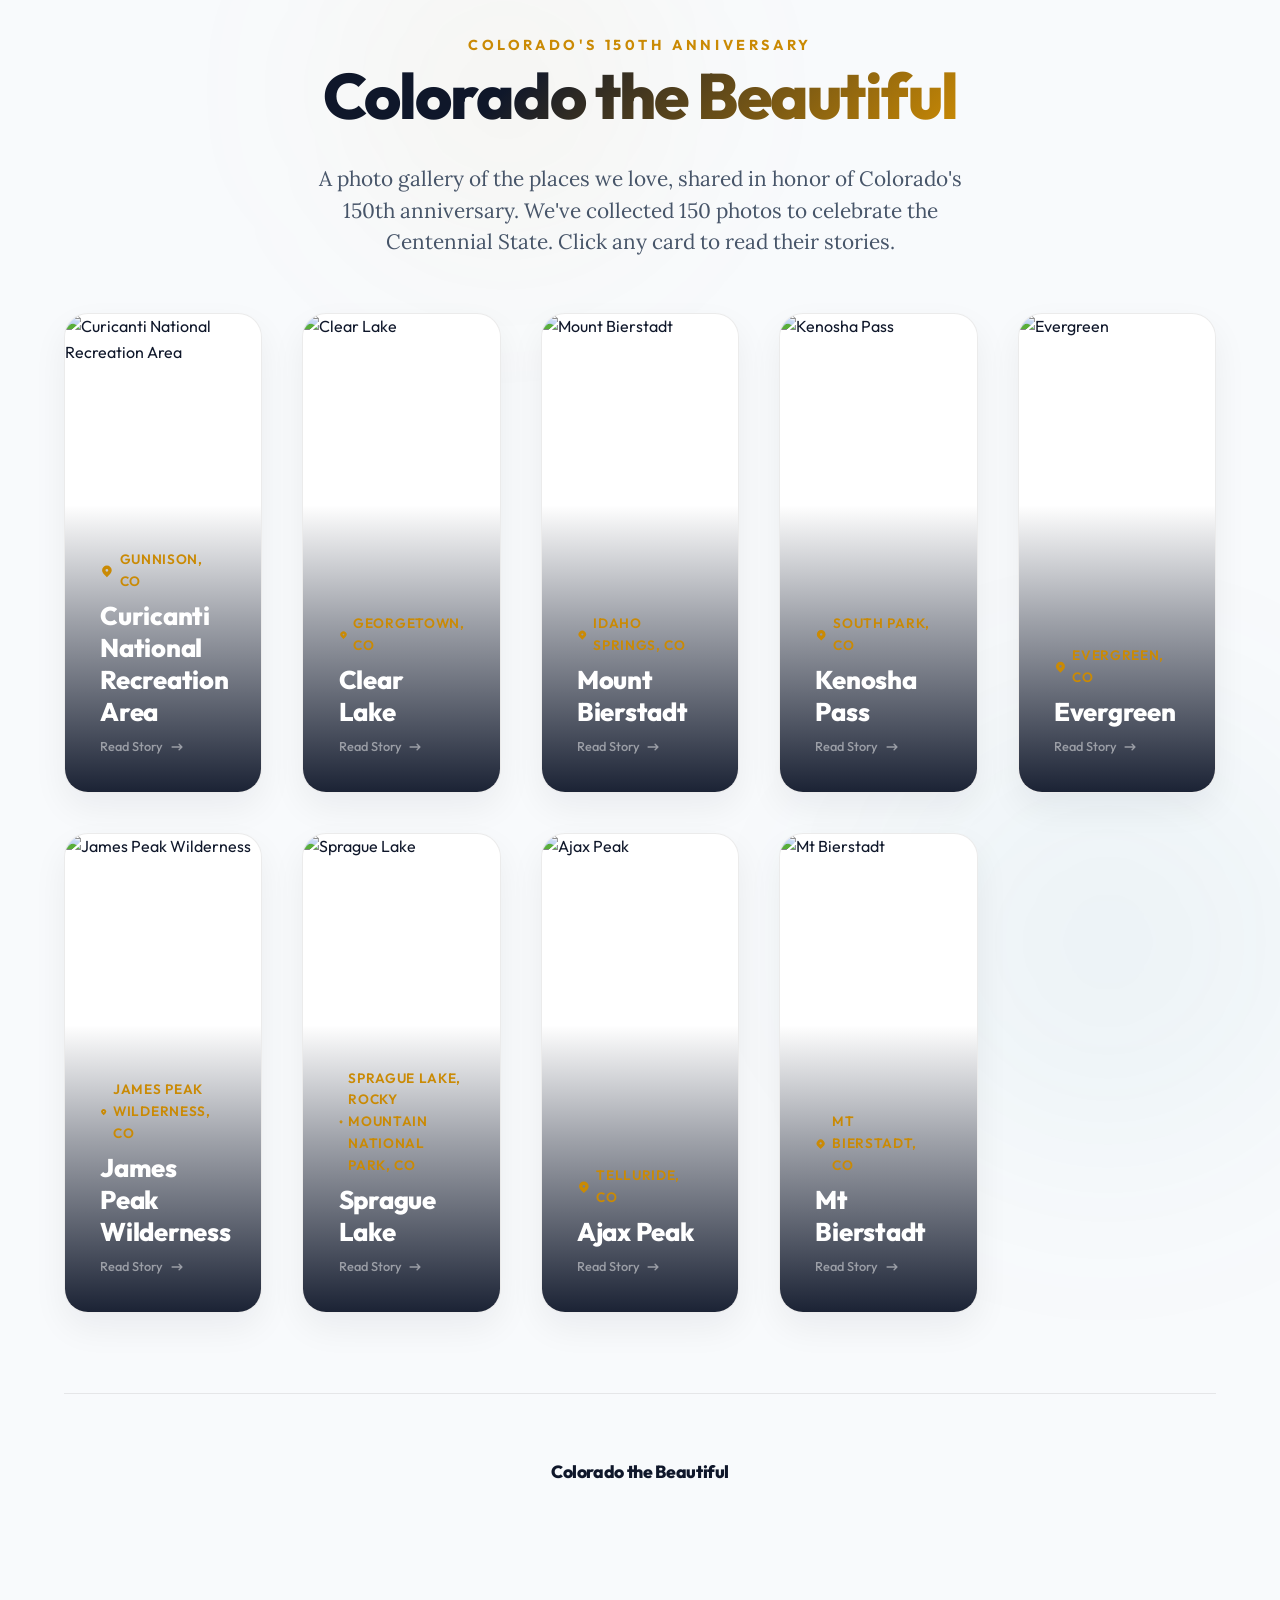
==== commit 7f24c896: "Implement child-side dynamic iframe height reporting and update index.html with new submissions" ====
--- a/index.html
+++ b/index.html
@@ -159,7 +159,7 @@
             <div class="card-back-header">
               <h2 class="card-back-title">Mount Bierstadt</h2>
             </div>
-            <p class="card-back-desc">"Standing on the summit of Mount Bierstadt near Idaho Springs, Colorado, I was surrounded by breathtaking views of the Rocky Mountains, alpine tundra, and miles of natural landscape stretching in every direction. At 14,065 feet, Mount Bierstadt is one of Colorado’s most popular fourteeners and offers a remarkable perspective of the state’s rugged beauty. This location is especially meaningful to me because it was the first fourteener I climbed during the summer I turned 14, making it both a memorable adventure and a personal milestone."</p>
+            <p class="card-back-desc">"The fourth column has the place City"</p>
             <div class="card-facts">
               <div class="fact-item">
                 <span class="fact-label">Shared By</span>
@@ -168,6 +168,312 @@
               <div class="fact-item">
                 <span class="fact-label">Location</span>
                 <span class="fact-value">Idaho Springs, CO</span>
+              </div>
+            </div>
+            <button class="flip-back-btn" aria-label="Flip card to front">
+              <svg xmlns="http://www.w3.org/2000/svg" viewBox="0 0 20 20" fill="currentColor">
+                <path fill-rule="evenodd" d="M12.293 5.293a1 1 0 011.414 0l4 4a1 1 0 010 1.414l-4 4a1 1 0 01-1.414-1.414L14.586 11H3a1 1 0 110-2h11.586l-2.293-2.293a1 1 0 010-1.414z" clip-rule="evenodd" />
+              </svg>
+              Flip Back
+            </button>
+          </div>
+        </div>
+      </div>
+
+
+      <!-- Card: Kenosha Pass (by Christie Green) -->
+      <div class="card-container" id="landmark-kenosha-pass">
+        <div class="card" role="button" tabindex="0" aria-expanded="false" aria-label="Kenosha Pass, click for details">
+          <!-- Front Face -->
+          <div class="card-front">
+            <div class="card-image-wrapper">
+              <img class="card-image" src="https://environmentamerica.org/wp-content/uploads/2026/06/Christie_Green_Kenosha_Pass_CO_h-1024x768.jpg" alt="Kenosha Pass">
+            </div>
+            <div class="card-overlay">
+              <div class="card-location">
+                <svg xmlns="http://www.w3.org/2000/svg" viewBox="0 0 20 20" fill="currentColor">
+                  <path fill-rule="evenodd" d="M5.05 4.05a7 7 0 119.9 9.9L10 18.9l-4.95-4.95a7 7 0 010-9.9zM10 11a2 2 0 100-4 2 2 0 000 4z" clip-rule="evenodd" />
+                </svg>
+                South Park, CO
+              </div>
+              <h2 class="card-title">Kenosha Pass</h2>
+              <div class="card-hint">
+                <span>Read Story</span>
+                <svg xmlns="http://www.w3.org/2000/svg" viewBox="0 0 20 20" fill="currentColor">
+                  <path fill-rule="evenodd" d="M12.293 5.293a1 1 0 011.414 0l4 4a1 1 0 010 1.414l-4 4a1 1 0 01-1.414-1.414L14.586 11H3a1 1 0 110-2h11.586l-2.293-2.293a1 1 0 010-1.414z" clip-rule="evenodd" />
+                </svg>
+              </div>
+            </div>
+          </div>
+          <!-- Back Face -->
+          <div class="card-back">
+            <div class="card-back-header">
+              <h2 class="card-back-title">Kenosha Pass</h2>
+            </div>
+            <p class="card-back-desc">"Standing at Kenosha Pass, looking down into South Park, the vast expanse of land is breathtaking. The light playing on the meadow as clouds passed over the sun was stunning as nature’s aspen display was in full color. This valley is home to pronghorn, elk and more."</p>
+            <div class="card-facts">
+              <div class="fact-item">
+                <span class="fact-label">Shared By</span>
+                <span class="fact-value">Christie Green</span>
+              </div>
+              <div class="fact-item">
+                <span class="fact-label">Location</span>
+                <span class="fact-value">South Park, CO</span>
+              </div>
+            </div>
+            <button class="flip-back-btn" aria-label="Flip card to front">
+              <svg xmlns="http://www.w3.org/2000/svg" viewBox="0 0 20 20" fill="currentColor">
+                <path fill-rule="evenodd" d="M12.293 5.293a1 1 0 011.414 0l4 4a1 1 0 010 1.414l-4 4a1 1 0 01-1.414-1.414L14.586 11H3a1 1 0 110-2h11.586l-2.293-2.293a1 1 0 010-1.414z" clip-rule="evenodd" />
+              </svg>
+              Flip Back
+            </button>
+          </div>
+        </div>
+      </div>
+
+
+      <!-- Card: Evergreen (by Christie Green) -->
+      <div class="card-container" id="landmark-evergreen">
+        <div class="card" role="button" tabindex="0" aria-expanded="false" aria-label="Evergreen, click for details">
+          <!-- Front Face -->
+          <div class="card-front">
+            <div class="card-image-wrapper">
+              <img class="card-image" src="https://environmentamerica.org/wp-content/uploads/2026/06/Christie_Green_Evergreen_CO_h-1024x768.jpg" alt="Evergreen">
+            </div>
+            <div class="card-overlay">
+              <div class="card-location">
+                <svg xmlns="http://www.w3.org/2000/svg" viewBox="0 0 20 20" fill="currentColor">
+                  <path fill-rule="evenodd" d="M5.05 4.05a7 7 0 119.9 9.9L10 18.9l-4.95-4.95a7 7 0 010-9.9zM10 11a2 2 0 100-4 2 2 0 000 4z" clip-rule="evenodd" />
+                </svg>
+                Evergreen, CO
+              </div>
+              <h2 class="card-title">Evergreen</h2>
+              <div class="card-hint">
+                <span>Read Story</span>
+                <svg xmlns="http://www.w3.org/2000/svg" viewBox="0 0 20 20" fill="currentColor">
+                  <path fill-rule="evenodd" d="M12.293 5.293a1 1 0 011.414 0l4 4a1 1 0 010 1.414l-4 4a1 1 0 01-1.414-1.414L14.586 11H3a1 1 0 110-2h11.586l-2.293-2.293a1 1 0 010-1.414z" clip-rule="evenodd" />
+                </svg>
+              </div>
+            </div>
+          </div>
+          <!-- Back Face -->
+          <div class="card-back">
+            <div class="card-back-header">
+              <h2 class="card-back-title">Evergreen</h2>
+            </div>
+            <p class="card-back-desc">"This elk bull was scraping his antlers through the grass, impressing the dozen elk cows nearby. He came walking over the rise as I was in my car, and I was able to capture his photo from inside the car safely. His presence in an Evergreen, Colorado, neighborhood is not unusual as there is a resident herd of 400 animals in this vicinity."</p>
+            <div class="card-facts">
+              <div class="fact-item">
+                <span class="fact-label">Shared By</span>
+                <span class="fact-value">Christie Green</span>
+              </div>
+              <div class="fact-item">
+                <span class="fact-label">Location</span>
+                <span class="fact-value">Evergreen, CO</span>
+              </div>
+            </div>
+            <button class="flip-back-btn" aria-label="Flip card to front">
+              <svg xmlns="http://www.w3.org/2000/svg" viewBox="0 0 20 20" fill="currentColor">
+                <path fill-rule="evenodd" d="M12.293 5.293a1 1 0 011.414 0l4 4a1 1 0 010 1.414l-4 4a1 1 0 01-1.414-1.414L14.586 11H3a1 1 0 110-2h11.586l-2.293-2.293a1 1 0 010-1.414z" clip-rule="evenodd" />
+              </svg>
+              Flip Back
+            </button>
+          </div>
+        </div>
+      </div>
+
+
+      <!-- Card: James Peak Wilderness (by Patrick Kelly-Fischer) -->
+      <div class="card-container" id="landmark-james-peak-wilderness">
+        <div class="card" role="button" tabindex="0" aria-expanded="false" aria-label="James Peak Wilderness, click for details">
+          <!-- Front Face -->
+          <div class="card-front">
+            <div class="card-image-wrapper">
+              <img class="card-image" src="https://environmentamerica.org/wp-content/uploads/2026/06/Pat_Fischer_James_Peak_Wilderness_CO_h-1024x768.jpg" alt="James Peak Wilderness">
+            </div>
+            <div class="card-overlay">
+              <div class="card-location">
+                <svg xmlns="http://www.w3.org/2000/svg" viewBox="0 0 20 20" fill="currentColor">
+                  <path fill-rule="evenodd" d="M5.05 4.05a7 7 0 119.9 9.9L10 18.9l-4.95-4.95a7 7 0 010-9.9zM10 11a2 2 0 100-4 2 2 0 000 4z" clip-rule="evenodd" />
+                </svg>
+                James Peak Wilderness, CO
+              </div>
+              <h2 class="card-title">James Peak Wilderness</h2>
+              <div class="card-hint">
+                <span>Read Story</span>
+                <svg xmlns="http://www.w3.org/2000/svg" viewBox="0 0 20 20" fill="currentColor">
+                  <path fill-rule="evenodd" d="M12.293 5.293a1 1 0 011.414 0l4 4a1 1 0 010 1.414l-4 4a1 1 0 01-1.414-1.414L14.586 11H3a1 1 0 110-2h11.586l-2.293-2.293a1 1 0 010-1.414z" clip-rule="evenodd" />
+                </svg>
+              </div>
+            </div>
+          </div>
+          <!-- Back Face -->
+          <div class="card-back">
+            <div class="card-back-header">
+              <h2 class="card-back-title">James Peak Wilderness</h2>
+            </div>
+            <p class="card-back-desc">"Soaring above 13,000 feet, the James Peak Wilderness protects an incredible stretch of alpine landscape."</p>
+            <div class="card-facts">
+              <div class="fact-item">
+                <span class="fact-label">Shared By</span>
+                <span class="fact-value">Patrick Kelly-Fischer</span>
+              </div>
+              <div class="fact-item">
+                <span class="fact-label">Location</span>
+                <span class="fact-value">James Peak Wilderness, CO</span>
+              </div>
+            </div>
+            <button class="flip-back-btn" aria-label="Flip card to front">
+              <svg xmlns="http://www.w3.org/2000/svg" viewBox="0 0 20 20" fill="currentColor">
+                <path fill-rule="evenodd" d="M12.293 5.293a1 1 0 011.414 0l4 4a1 1 0 010 1.414l-4 4a1 1 0 01-1.414-1.414L14.586 11H3a1 1 0 110-2h11.586l-2.293-2.293a1 1 0 010-1.414z" clip-rule="evenodd" />
+              </svg>
+              Flip Back
+            </button>
+          </div>
+        </div>
+      </div>
+
+
+      <!-- Card: Sprague Lake (by Laurie Randolph) -->
+      <div class="card-container" id="landmark-sprague-lake">
+        <div class="card" role="button" tabindex="0" aria-expanded="false" aria-label="Sprague Lake, click for details">
+          <!-- Front Face -->
+          <div class="card-front">
+            <div class="card-image-wrapper">
+              <img class="card-image" src="https://environmentamerica.org/wp-content/uploads/2026/06/Laurie_Randolph_RMNP_CO_v-768x1024.jpg" alt="Sprague Lake">
+            </div>
+            <div class="card-overlay">
+              <div class="card-location">
+                <svg xmlns="http://www.w3.org/2000/svg" viewBox="0 0 20 20" fill="currentColor">
+                  <path fill-rule="evenodd" d="M5.05 4.05a7 7 0 119.9 9.9L10 18.9l-4.95-4.95a7 7 0 010-9.9zM10 11a2 2 0 100-4 2 2 0 000 4z" clip-rule="evenodd" />
+                </svg>
+                Sprague Lake, Rocky Mountain National Park, CO
+              </div>
+              <h2 class="card-title">Sprague Lake</h2>
+              <div class="card-hint">
+                <span>Read Story</span>
+                <svg xmlns="http://www.w3.org/2000/svg" viewBox="0 0 20 20" fill="currentColor">
+                  <path fill-rule="evenodd" d="M12.293 5.293a1 1 0 011.414 0l4 4a1 1 0 010 1.414l-4 4a1 1 0 01-1.414-1.414L14.586 11H3a1 1 0 110-2h11.586l-2.293-2.293a1 1 0 010-1.414z" clip-rule="evenodd" />
+                </svg>
+              </div>
+            </div>
+          </div>
+          <!-- Back Face -->
+          <div class="card-back">
+            <div class="card-back-header">
+              <h2 class="card-back-title">Sprague Lake</h2>
+            </div>
+            <p class="card-back-desc">"Rocky Mountain National Park holds a special place in my heart because it continually inspires and humbles me. Whether I am watching the sun set over the Rockies, seeing storms roll across the mountains, spotting wildlife, or taking in the views from Trail Ridge Road, the park always renews my spirit. It leaves me with a deep sense of peace, wonder, and gratitude."</p>
+            <div class="card-facts">
+              <div class="fact-item">
+                <span class="fact-label">Shared By</span>
+                <span class="fact-value">Laurie Randolph</span>
+              </div>
+              <div class="fact-item">
+                <span class="fact-label">Location</span>
+                <span class="fact-value">Sprague Lake, Rocky Mountain National Park, CO</span>
+              </div>
+            </div>
+            <button class="flip-back-btn" aria-label="Flip card to front">
+              <svg xmlns="http://www.w3.org/2000/svg" viewBox="0 0 20 20" fill="currentColor">
+                <path fill-rule="evenodd" d="M12.293 5.293a1 1 0 011.414 0l4 4a1 1 0 010 1.414l-4 4a1 1 0 01-1.414-1.414L14.586 11H3a1 1 0 110-2h11.586l-2.293-2.293a1 1 0 010-1.414z" clip-rule="evenodd" />
+              </svg>
+              Flip Back
+            </button>
+          </div>
+        </div>
+      </div>
+
+
+      <!-- Card: Ajax Peak (by Christie Green) -->
+      <div class="card-container" id="landmark-ajax-peak">
+        <div class="card" role="button" tabindex="0" aria-expanded="false" aria-label="Ajax Peak, click for details">
+          <!-- Front Face -->
+          <div class="card-front">
+            <div class="card-image-wrapper">
+              <img class="card-image" src="https://environmentamerica.org/wp-content/uploads/2026/06/Christie_Green_Telluride_CO_v-768x1024.jpg" alt="Ajax Peak">
+            </div>
+            <div class="card-overlay">
+              <div class="card-location">
+                <svg xmlns="http://www.w3.org/2000/svg" viewBox="0 0 20 20" fill="currentColor">
+                  <path fill-rule="evenodd" d="M5.05 4.05a7 7 0 119.9 9.9L10 18.9l-4.95-4.95a7 7 0 010-9.9zM10 11a2 2 0 100-4 2 2 0 000 4z" clip-rule="evenodd" />
+                </svg>
+                Telluride, CO
+              </div>
+              <h2 class="card-title">Ajax Peak</h2>
+              <div class="card-hint">
+                <span>Read Story</span>
+                <svg xmlns="http://www.w3.org/2000/svg" viewBox="0 0 20 20" fill="currentColor">
+                  <path fill-rule="evenodd" d="M12.293 5.293a1 1 0 011.414 0l4 4a1 1 0 010 1.414l-4 4a1 1 0 01-1.414-1.414L14.586 11H3a1 1 0 110-2h11.586l-2.293-2.293a1 1 0 010-1.414z" clip-rule="evenodd" />
+                </svg>
+              </div>
+            </div>
+          </div>
+          <!-- Back Face -->
+          <div class="card-back">
+            <div class="card-back-header">
+              <h2 class="card-back-title">Ajax Peak</h2>
+            </div>
+            <p class="card-back-desc">"Every October, the Telluride Horror Show takes place. After being inside watching a dark movie, opening the doors onto this vista is surreal. On this day, the skies opened to this awe-inspiring view of Ajax Peak, taken from Main Street."</p>
+            <div class="card-facts">
+              <div class="fact-item">
+                <span class="fact-label">Shared By</span>
+                <span class="fact-value">Christie Green</span>
+              </div>
+              <div class="fact-item">
+                <span class="fact-label">Location</span>
+                <span class="fact-value">Telluride, CO</span>
+              </div>
+            </div>
+            <button class="flip-back-btn" aria-label="Flip card to front">
+              <svg xmlns="http://www.w3.org/2000/svg" viewBox="0 0 20 20" fill="currentColor">
+                <path fill-rule="evenodd" d="M12.293 5.293a1 1 0 011.414 0l4 4a1 1 0 010 1.414l-4 4a1 1 0 01-1.414-1.414L14.586 11H3a1 1 0 110-2h11.586l-2.293-2.293a1 1 0 010-1.414z" clip-rule="evenodd" />
+              </svg>
+              Flip Back
+            </button>
+          </div>
+        </div>
+      </div>
+
+
+      <!-- Card: Mt Bierstadt (by Patrick Kelly-Fischer) -->
+      <div class="card-container" id="landmark-mt-bierstadt">
+        <div class="card" role="button" tabindex="0" aria-expanded="false" aria-label="Mt Bierstadt, click for details">
+          <!-- Front Face -->
+          <div class="card-front">
+            <div class="card-image-wrapper">
+              <img class="card-image" src="https://environmentamerica.org/wp-content/uploads/2026/06/Pat_Fischer_Mt_Bierstadt_CO_h-1024x768.jpg" alt="Mt Bierstadt">
+            </div>
+            <div class="card-overlay">
+              <div class="card-location">
+                <svg xmlns="http://www.w3.org/2000/svg" viewBox="0 0 20 20" fill="currentColor">
+                  <path fill-rule="evenodd" d="M5.05 4.05a7 7 0 119.9 9.9L10 18.9l-4.95-4.95a7 7 0 010-9.9zM10 11a2 2 0 100-4 2 2 0 000 4z" clip-rule="evenodd" />
+                </svg>
+                Mt Bierstadt, CO
+              </div>
+              <h2 class="card-title">Mt Bierstadt</h2>
+              <div class="card-hint">
+                <span>Read Story</span>
+                <svg xmlns="http://www.w3.org/2000/svg" viewBox="0 0 20 20" fill="currentColor">
+                  <path fill-rule="evenodd" d="M12.293 5.293a1 1 0 011.414 0l4 4a1 1 0 010 1.414l-4 4a1 1 0 01-1.414-1.414L14.586 11H3a1 1 0 110-2h11.586l-2.293-2.293a1 1 0 010-1.414z" clip-rule="evenodd" />
+                </svg>
+              </div>
+            </div>
+          </div>
+          <!-- Back Face -->
+          <div class="card-back">
+            <div class="card-back-header">
+              <h2 class="card-back-title">Mt Bierstadt</h2>
+            </div>
+            <p class="card-back-desc">"Of Colorado&#x27;s 50-plus mountains that reach 14,000 feet above sea level, Mt. Bierstadt is one of the most accessible, and is a great place to make some new friends (but seriously, don&#x27;t feed the mountain goats and marmots)."</p>
+            <div class="card-facts">
+              <div class="fact-item">
+                <span class="fact-label">Shared By</span>
+                <span class="fact-value">Patrick Kelly-Fischer</span>
+              </div>
+              <div class="fact-item">
+                <span class="fact-label">Location</span>
+                <span class="fact-value">Mt Bierstadt, CO</span>
               </div>
             </div>
             <button class="flip-back-btn" aria-label="Flip card to front">
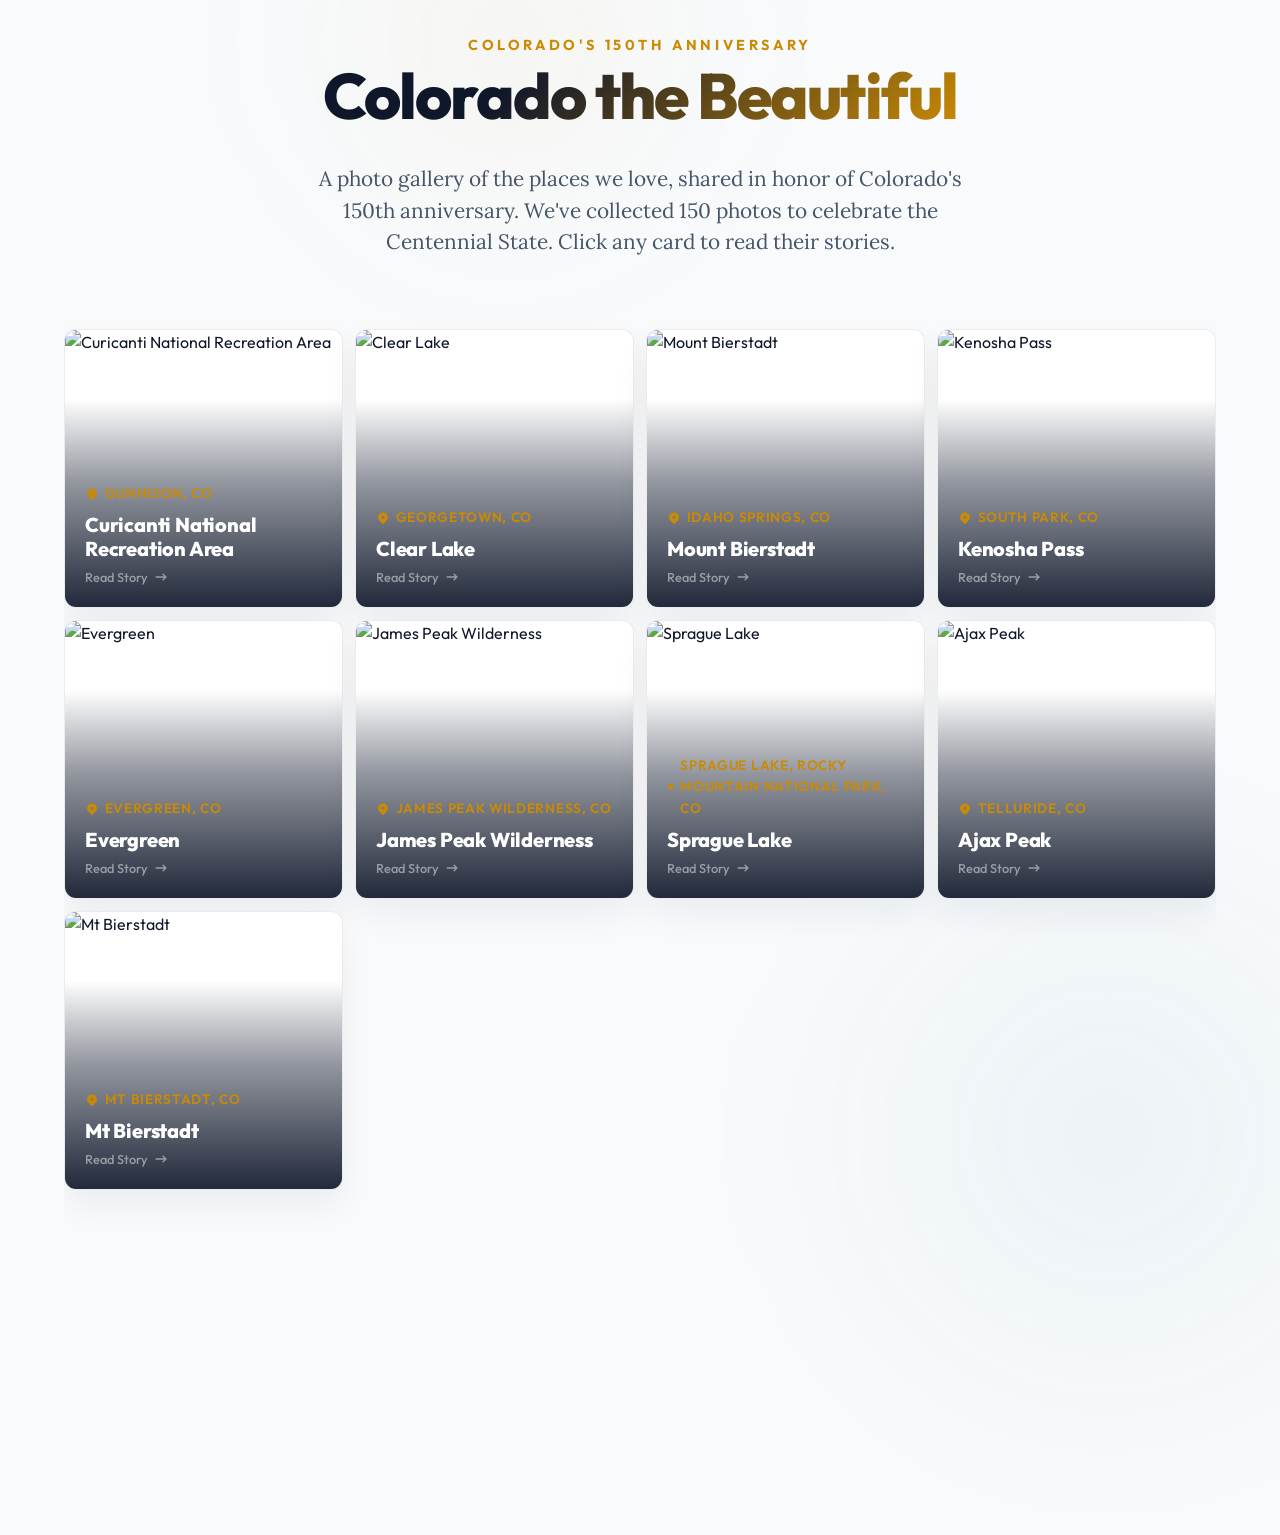
==== commit 16705747: "Rearrange layout for iframe embedding, add hover card flip, square photo grid, and lightbox modal po" ====
--- a/index.html
+++ b/index.html
@@ -21,472 +21,17 @@
         <h1>Colorado the Beautiful</h1>
       </div>
       <p class="subtitle">A photo gallery of the places we love, shared in honor of Colorado's 150th anniversary. We've collected 150 photos to celebrate the Centennial State. Click any card to read their stories.</p>
+    </header>
 
-      </header>
-
-    <!-- Main Grid Section -->
-    <main class="gallery-grid">
-      <!-- CARDS_START -->
-
-      <!-- Card: Curicanti National Recreation Area (by Arliss Blackledge) -->
-      <div class="card-container" id="landmark-curicanti-national-recreation-area">
-        <div class="card" role="button" tabindex="0" aria-expanded="false" aria-label="Curicanti National Recreation Area, click for details">
-          <!-- Front Face -->
-          <div class="card-front">
-            <div class="card-image-wrapper">
-              <img class="card-image" src="https://environmentamerica.org/colorado/wp-content/uploads/2026/06/Arliss_Blackledge_AZ_h.jpg" alt="Curicanti National Recreation Area">
-            </div>
-            <div class="card-overlay">
-              <div class="card-location">
-                <svg xmlns="http://www.w3.org/2000/svg" viewBox="0 0 20 20" fill="currentColor">
-                  <path fill-rule="evenodd" d="M5.05 4.05a7 7 0 119.9 9.9L10 18.9l-4.95-4.95a7 7 0 010-9.9zM10 11a2 2 0 100-4 2 2 0 000 4z" clip-rule="evenodd" />
-                </svg>
-                Gunnison, CO
-              </div>
-              <h2 class="card-title">Curicanti National Recreation Area</h2>
-              <div class="card-hint">
-                <span>Read Story</span>
-                <svg xmlns="http://www.w3.org/2000/svg" viewBox="0 0 20 20" fill="currentColor">
-                  <path fill-rule="evenodd" d="M12.293 5.293a1 1 0 011.414 0l4 4a1 1 0 010 1.414l-4 4a1 1 0 01-1.414-1.414L14.586 11H3a1 1 0 110-2h11.586l-2.293-2.293a1 1 0 010-1.414z" clip-rule="evenodd" />
-                </svg>
-              </div>
-            </div>
-          </div>
-          <!-- Back Face -->
-          <div class="card-back">
-            <div class="card-back-header">
-              <h2 class="card-back-title">Curicanti National Recreation Area</h2>
-            </div>
-            <p class="card-back-desc">"Coatimundis have moved into this park from South America, our first observance of them!"</p>
-            <div class="card-facts">
-              <div class="fact-item">
-                <span class="fact-label">Shared By</span>
-                <span class="fact-value">Arliss Blackledge</span>
-              </div>
-              <div class="fact-item">
-                <span class="fact-label">Location</span>
-                <span class="fact-value">Gunnison, CO</span>
-              </div>
-            </div>
-            <button class="flip-back-btn" aria-label="Flip card to front">
-              <svg xmlns="http://www.w3.org/2000/svg" viewBox="0 0 20 20" fill="currentColor">
-                <path fill-rule="evenodd" d="M12.293 5.293a1 1 0 011.414 0l4 4a1 1 0 010 1.414l-4 4a1 1 0 01-1.414-1.414L14.586 11H3a1 1 0 110-2h11.586l-2.293-2.293a1 1 0 010-1.414z" clip-rule="evenodd" />
-              </svg>
-              Flip Back
-            </button>
-          </div>
-        </div>
-      </div>
-
-
-      <!-- Card: Clear Lake (by Lauren Wallace) -->
-      <div class="card-container" id="landmark-clear-lake">
-        <div class="card" role="button" tabindex="0" aria-expanded="false" aria-label="Clear Lake, click for details">
-          <!-- Front Face -->
-          <div class="card-front">
-            <div class="card-image-wrapper">
-              <img class="card-image" src="https://environmentamerica.org/colorado/wp-content/uploads/2026/06/Lauren_Wallace_Island_Lake_02_h.jpg" alt="Clear Lake">
-            </div>
-            <div class="card-overlay">
-              <div class="card-location">
-                <svg xmlns="http://www.w3.org/2000/svg" viewBox="0 0 20 20" fill="currentColor">
-                  <path fill-rule="evenodd" d="M5.05 4.05a7 7 0 119.9 9.9L10 18.9l-4.95-4.95a7 7 0 010-9.9zM10 11a2 2 0 100-4 2 2 0 000 4z" clip-rule="evenodd" />
-                </svg>
-                Georgetown, CO
-              </div>
-              <h2 class="card-title">Clear Lake</h2>
-              <div class="card-hint">
-                <span>Read Story</span>
-                <svg xmlns="http://www.w3.org/2000/svg" viewBox="0 0 20 20" fill="currentColor">
-                  <path fill-rule="evenodd" d="M12.293 5.293a1 1 0 011.414 0l4 4a1 1 0 010 1.414l-4 4a1 1 0 01-1.414-1.414L14.586 11H3a1 1 0 110-2h11.586l-2.293-2.293a1 1 0 010-1.414z" clip-rule="evenodd" />
-                </svg>
-              </div>
-            </div>
-          </div>
-          <!-- Back Face -->
-          <div class="card-back">
-            <div class="card-back-header">
-              <h2 class="card-back-title">Clear Lake</h2>
-            </div>
-            <p class="card-back-desc">"This is one of my favorite hikes in the San Juan Mountains. I have years of memories with friends here, and the strenuous climb is so worth the payout."</p>
-            <div class="card-facts">
-              <div class="fact-item">
-                <span class="fact-label">Shared By</span>
-                <span class="fact-value">Lauren Wallace</span>
-              </div>
-              <div class="fact-item">
-                <span class="fact-label">Location</span>
-                <span class="fact-value">Georgetown, CO</span>
-              </div>
-            </div>
-            <button class="flip-back-btn" aria-label="Flip card to front">
-              <svg xmlns="http://www.w3.org/2000/svg" viewBox="0 0 20 20" fill="currentColor">
-                <path fill-rule="evenodd" d="M12.293 5.293a1 1 0 011.414 0l4 4a1 1 0 010 1.414l-4 4a1 1 0 01-1.414-1.414L14.586 11H3a1 1 0 110-2h11.586l-2.293-2.293a1 1 0 010-1.414z" clip-rule="evenodd" />
-              </svg>
-              Flip Back
-            </button>
-          </div>
-        </div>
-      </div>
-
-
-      <!-- Card: Mount Bierstadt (by Tatum Sneed) -->
-      <div class="card-container" id="landmark-mount-bierstadt">
-        <div class="card" role="button" tabindex="0" aria-expanded="false" aria-label="Mount Bierstadt, click for details">
-          <!-- Front Face -->
-          <div class="card-front">
-            <div class="card-image-wrapper">
-              <img class="card-image" src="https://environmentamerica.org/colorado/wp-content/uploads/2026/06/TatumSneedIdahoSpgs_v.jpg" alt="Mount Bierstadt">
-            </div>
-            <div class="card-overlay">
-              <div class="card-location">
-                <svg xmlns="http://www.w3.org/2000/svg" viewBox="0 0 20 20" fill="currentColor">
-                  <path fill-rule="evenodd" d="M5.05 4.05a7 7 0 119.9 9.9L10 18.9l-4.95-4.95a7 7 0 010-9.9zM10 11a2 2 0 100-4 2 2 0 000 4z" clip-rule="evenodd" />
-                </svg>
-                Idaho Springs, CO
-              </div>
-              <h2 class="card-title">Mount Bierstadt</h2>
-              <div class="card-hint">
-                <span>Read Story</span>
-                <svg xmlns="http://www.w3.org/2000/svg" viewBox="0 0 20 20" fill="currentColor">
-                  <path fill-rule="evenodd" d="M12.293 5.293a1 1 0 011.414 0l4 4a1 1 0 010 1.414l-4 4a1 1 0 01-1.414-1.414L14.586 11H3a1 1 0 110-2h11.586l-2.293-2.293a1 1 0 010-1.414z" clip-rule="evenodd" />
-                </svg>
-              </div>
-            </div>
-          </div>
-          <!-- Back Face -->
-          <div class="card-back">
-            <div class="card-back-header">
-              <h2 class="card-back-title">Mount Bierstadt</h2>
-            </div>
-            <p class="card-back-desc">"The fourth column has the place City"</p>
-            <div class="card-facts">
-              <div class="fact-item">
-                <span class="fact-label">Shared By</span>
-                <span class="fact-value">Tatum Sneed</span>
-              </div>
-              <div class="fact-item">
-                <span class="fact-label">Location</span>
-                <span class="fact-value">Idaho Springs, CO</span>
-              </div>
-            </div>
-            <button class="flip-back-btn" aria-label="Flip card to front">
-              <svg xmlns="http://www.w3.org/2000/svg" viewBox="0 0 20 20" fill="currentColor">
-                <path fill-rule="evenodd" d="M12.293 5.293a1 1 0 011.414 0l4 4a1 1 0 010 1.414l-4 4a1 1 0 01-1.414-1.414L14.586 11H3a1 1 0 110-2h11.586l-2.293-2.293a1 1 0 010-1.414z" clip-rule="evenodd" />
-              </svg>
-              Flip Back
-            </button>
-          </div>
-        </div>
-      </div>
-
-
-      <!-- Card: Kenosha Pass (by Christie Green) -->
-      <div class="card-container" id="landmark-kenosha-pass">
-        <div class="card" role="button" tabindex="0" aria-expanded="false" aria-label="Kenosha Pass, click for details">
-          <!-- Front Face -->
-          <div class="card-front">
-            <div class="card-image-wrapper">
-              <img class="card-image" src="https://environmentamerica.org/wp-content/uploads/2026/06/Christie_Green_Kenosha_Pass_CO_h-1024x768.jpg" alt="Kenosha Pass">
-            </div>
-            <div class="card-overlay">
-              <div class="card-location">
-                <svg xmlns="http://www.w3.org/2000/svg" viewBox="0 0 20 20" fill="currentColor">
-                  <path fill-rule="evenodd" d="M5.05 4.05a7 7 0 119.9 9.9L10 18.9l-4.95-4.95a7 7 0 010-9.9zM10 11a2 2 0 100-4 2 2 0 000 4z" clip-rule="evenodd" />
-                </svg>
-                South Park, CO
-              </div>
-              <h2 class="card-title">Kenosha Pass</h2>
-              <div class="card-hint">
-                <span>Read Story</span>
-                <svg xmlns="http://www.w3.org/2000/svg" viewBox="0 0 20 20" fill="currentColor">
-                  <path fill-rule="evenodd" d="M12.293 5.293a1 1 0 011.414 0l4 4a1 1 0 010 1.414l-4 4a1 1 0 01-1.414-1.414L14.586 11H3a1 1 0 110-2h11.586l-2.293-2.293a1 1 0 010-1.414z" clip-rule="evenodd" />
-                </svg>
-              </div>
-            </div>
-          </div>
-          <!-- Back Face -->
-          <div class="card-back">
-            <div class="card-back-header">
-              <h2 class="card-back-title">Kenosha Pass</h2>
-            </div>
-            <p class="card-back-desc">"Standing at Kenosha Pass, looking down into South Park, the vast expanse of land is breathtaking. The light playing on the meadow as clouds passed over the sun was stunning as nature’s aspen display was in full color. This valley is home to pronghorn, elk and more."</p>
-            <div class="card-facts">
-              <div class="fact-item">
-                <span class="fact-label">Shared By</span>
-                <span class="fact-value">Christie Green</span>
-              </div>
-              <div class="fact-item">
-                <span class="fact-label">Location</span>
-                <span class="fact-value">South Park, CO</span>
-              </div>
-            </div>
-            <button class="flip-back-btn" aria-label="Flip card to front">
-              <svg xmlns="http://www.w3.org/2000/svg" viewBox="0 0 20 20" fill="currentColor">
-                <path fill-rule="evenodd" d="M12.293 5.293a1 1 0 011.414 0l4 4a1 1 0 010 1.414l-4 4a1 1 0 01-1.414-1.414L14.586 11H3a1 1 0 110-2h11.586l-2.293-2.293a1 1 0 010-1.414z" clip-rule="evenodd" />
-              </svg>
-              Flip Back
-            </button>
-          </div>
-        </div>
-      </div>
-
-
-      <!-- Card: Evergreen (by Christie Green) -->
-      <div class="card-container" id="landmark-evergreen">
-        <div class="card" role="button" tabindex="0" aria-expanded="false" aria-label="Evergreen, click for details">
-          <!-- Front Face -->
-          <div class="card-front">
-            <div class="card-image-wrapper">
-              <img class="card-image" src="https://environmentamerica.org/wp-content/uploads/2026/06/Christie_Green_Evergreen_CO_h-1024x768.jpg" alt="Evergreen">
-            </div>
-            <div class="card-overlay">
-              <div class="card-location">
-                <svg xmlns="http://www.w3.org/2000/svg" viewBox="0 0 20 20" fill="currentColor">
-                  <path fill-rule="evenodd" d="M5.05 4.05a7 7 0 119.9 9.9L10 18.9l-4.95-4.95a7 7 0 010-9.9zM10 11a2 2 0 100-4 2 2 0 000 4z" clip-rule="evenodd" />
-                </svg>
-                Evergreen, CO
-              </div>
-              <h2 class="card-title">Evergreen</h2>
-              <div class="card-hint">
-                <span>Read Story</span>
-                <svg xmlns="http://www.w3.org/2000/svg" viewBox="0 0 20 20" fill="currentColor">
-                  <path fill-rule="evenodd" d="M12.293 5.293a1 1 0 011.414 0l4 4a1 1 0 010 1.414l-4 4a1 1 0 01-1.414-1.414L14.586 11H3a1 1 0 110-2h11.586l-2.293-2.293a1 1 0 010-1.414z" clip-rule="evenodd" />
-                </svg>
-              </div>
-            </div>
-          </div>
-          <!-- Back Face -->
-          <div class="card-back">
-            <div class="card-back-header">
-              <h2 class="card-back-title">Evergreen</h2>
-            </div>
-            <p class="card-back-desc">"This elk bull was scraping his antlers through the grass, impressing the dozen elk cows nearby. He came walking over the rise as I was in my car, and I was able to capture his photo from inside the car safely. His presence in an Evergreen, Colorado, neighborhood is not unusual as there is a resident herd of 400 animals in this vicinity."</p>
-            <div class="card-facts">
-              <div class="fact-item">
-                <span class="fact-label">Shared By</span>
-                <span class="fact-value">Christie Green</span>
-              </div>
-              <div class="fact-item">
-                <span class="fact-label">Location</span>
-                <span class="fact-value">Evergreen, CO</span>
-              </div>
-            </div>
-            <button class="flip-back-btn" aria-label="Flip card to front">
-              <svg xmlns="http://www.w3.org/2000/svg" viewBox="0 0 20 20" fill="currentColor">
-                <path fill-rule="evenodd" d="M12.293 5.293a1 1 0 011.414 0l4 4a1 1 0 010 1.414l-4 4a1 1 0 01-1.414-1.414L14.586 11H3a1 1 0 110-2h11.586l-2.293-2.293a1 1 0 010-1.414z" clip-rule="evenodd" />
-              </svg>
-              Flip Back
-            </button>
-          </div>
-        </div>
-      </div>
-
-
-      <!-- Card: James Peak Wilderness (by Patrick Kelly-Fischer) -->
-      <div class="card-container" id="landmark-james-peak-wilderness">
-        <div class="card" role="button" tabindex="0" aria-expanded="false" aria-label="James Peak Wilderness, click for details">
-          <!-- Front Face -->
-          <div class="card-front">
-            <div class="card-image-wrapper">
-              <img class="card-image" src="https://environmentamerica.org/wp-content/uploads/2026/06/Pat_Fischer_James_Peak_Wilderness_CO_h-1024x768.jpg" alt="James Peak Wilderness">
-            </div>
-            <div class="card-overlay">
-              <div class="card-location">
-                <svg xmlns="http://www.w3.org/2000/svg" viewBox="0 0 20 20" fill="currentColor">
-                  <path fill-rule="evenodd" d="M5.05 4.05a7 7 0 119.9 9.9L10 18.9l-4.95-4.95a7 7 0 010-9.9zM10 11a2 2 0 100-4 2 2 0 000 4z" clip-rule="evenodd" />
-                </svg>
-                James Peak Wilderness, CO
-              </div>
-              <h2 class="card-title">James Peak Wilderness</h2>
-              <div class="card-hint">
-                <span>Read Story</span>
-                <svg xmlns="http://www.w3.org/2000/svg" viewBox="0 0 20 20" fill="currentColor">
-                  <path fill-rule="evenodd" d="M12.293 5.293a1 1 0 011.414 0l4 4a1 1 0 010 1.414l-4 4a1 1 0 01-1.414-1.414L14.586 11H3a1 1 0 110-2h11.586l-2.293-2.293a1 1 0 010-1.414z" clip-rule="evenodd" />
-                </svg>
-              </div>
-            </div>
-          </div>
-          <!-- Back Face -->
-          <div class="card-back">
-            <div class="card-back-header">
-              <h2 class="card-back-title">James Peak Wilderness</h2>
-            </div>
-            <p class="card-back-desc">"Soaring above 13,000 feet, the James Peak Wilderness protects an incredible stretch of alpine landscape."</p>
-            <div class="card-facts">
-              <div class="fact-item">
-                <span class="fact-label">Shared By</span>
-                <span class="fact-value">Patrick Kelly-Fischer</span>
-              </div>
-              <div class="fact-item">
-                <span class="fact-label">Location</span>
-                <span class="fact-value">James Peak Wilderness, CO</span>
-              </div>
-            </div>
-            <button class="flip-back-btn" aria-label="Flip card to front">
-              <svg xmlns="http://www.w3.org/2000/svg" viewBox="0 0 20 20" fill="currentColor">
-                <path fill-rule="evenodd" d="M12.293 5.293a1 1 0 011.414 0l4 4a1 1 0 010 1.414l-4 4a1 1 0 01-1.414-1.414L14.586 11H3a1 1 0 110-2h11.586l-2.293-2.293a1 1 0 010-1.414z" clip-rule="evenodd" />
-              </svg>
-              Flip Back
-            </button>
-          </div>
-        </div>
-      </div>
-
-
-      <!-- Card: Sprague Lake (by Laurie Randolph) -->
-      <div class="card-container" id="landmark-sprague-lake">
-        <div class="card" role="button" tabindex="0" aria-expanded="false" aria-label="Sprague Lake, click for details">
-          <!-- Front Face -->
-          <div class="card-front">
-            <div class="card-image-wrapper">
-              <img class="card-image" src="https://environmentamerica.org/wp-content/uploads/2026/06/Laurie_Randolph_RMNP_CO_v-768x1024.jpg" alt="Sprague Lake">
-            </div>
-            <div class="card-overlay">
-              <div class="card-location">
-                <svg xmlns="http://www.w3.org/2000/svg" viewBox="0 0 20 20" fill="currentColor">
-                  <path fill-rule="evenodd" d="M5.05 4.05a7 7 0 119.9 9.9L10 18.9l-4.95-4.95a7 7 0 010-9.9zM10 11a2 2 0 100-4 2 2 0 000 4z" clip-rule="evenodd" />
-                </svg>
-                Sprague Lake, Rocky Mountain National Park, CO
-              </div>
-              <h2 class="card-title">Sprague Lake</h2>
-              <div class="card-hint">
-                <span>Read Story</span>
-                <svg xmlns="http://www.w3.org/2000/svg" viewBox="0 0 20 20" fill="currentColor">
-                  <path fill-rule="evenodd" d="M12.293 5.293a1 1 0 011.414 0l4 4a1 1 0 010 1.414l-4 4a1 1 0 01-1.414-1.414L14.586 11H3a1 1 0 110-2h11.586l-2.293-2.293a1 1 0 010-1.414z" clip-rule="evenodd" />
-                </svg>
-              </div>
-            </div>
-          </div>
-          <!-- Back Face -->
-          <div class="card-back">
-            <div class="card-back-header">
-              <h2 class="card-back-title">Sprague Lake</h2>
-            </div>
-            <p class="card-back-desc">"Rocky Mountain National Park holds a special place in my heart because it continually inspires and humbles me. Whether I am watching the sun set over the Rockies, seeing storms roll across the mountains, spotting wildlife, or taking in the views from Trail Ridge Road, the park always renews my spirit. It leaves me with a deep sense of peace, wonder, and gratitude."</p>
-            <div class="card-facts">
-              <div class="fact-item">
-                <span class="fact-label">Shared By</span>
-                <span class="fact-value">Laurie Randolph</span>
-              </div>
-              <div class="fact-item">
-                <span class="fact-label">Location</span>
-                <span class="fact-value">Sprague Lake, Rocky Mountain National Park, CO</span>
-              </div>
-            </div>
-            <button class="flip-back-btn" aria-label="Flip card to front">
-              <svg xmlns="http://www.w3.org/2000/svg" viewBox="0 0 20 20" fill="currentColor">
-                <path fill-rule="evenodd" d="M12.293 5.293a1 1 0 011.414 0l4 4a1 1 0 010 1.414l-4 4a1 1 0 01-1.414-1.414L14.586 11H3a1 1 0 110-2h11.586l-2.293-2.293a1 1 0 010-1.414z" clip-rule="evenodd" />
-              </svg>
-              Flip Back
-            </button>
-          </div>
-        </div>
-      </div>
-
-
-      <!-- Card: Ajax Peak (by Christie Green) -->
-      <div class="card-container" id="landmark-ajax-peak">
-        <div class="card" role="button" tabindex="0" aria-expanded="false" aria-label="Ajax Peak, click for details">
-          <!-- Front Face -->
-          <div class="card-front">
-            <div class="card-image-wrapper">
-              <img class="card-image" src="https://environmentamerica.org/wp-content/uploads/2026/06/Christie_Green_Telluride_CO_v-768x1024.jpg" alt="Ajax Peak">
-            </div>
-            <div class="card-overlay">
-              <div class="card-location">
-                <svg xmlns="http://www.w3.org/2000/svg" viewBox="0 0 20 20" fill="currentColor">
-                  <path fill-rule="evenodd" d="M5.05 4.05a7 7 0 119.9 9.9L10 18.9l-4.95-4.95a7 7 0 010-9.9zM10 11a2 2 0 100-4 2 2 0 000 4z" clip-rule="evenodd" />
-                </svg>
-                Telluride, CO
-              </div>
-              <h2 class="card-title">Ajax Peak</h2>
-              <div class="card-hint">
-                <span>Read Story</span>
-                <svg xmlns="http://www.w3.org/2000/svg" viewBox="0 0 20 20" fill="currentColor">
-                  <path fill-rule="evenodd" d="M12.293 5.293a1 1 0 011.414 0l4 4a1 1 0 010 1.414l-4 4a1 1 0 01-1.414-1.414L14.586 11H3a1 1 0 110-2h11.586l-2.293-2.293a1 1 0 010-1.414z" clip-rule="evenodd" />
-                </svg>
-              </div>
-            </div>
-          </div>
-          <!-- Back Face -->
-          <div class="card-back">
-            <div class="card-back-header">
-              <h2 class="card-back-title">Ajax Peak</h2>
-            </div>
-            <p class="card-back-desc">"Every October, the Telluride Horror Show takes place. After being inside watching a dark movie, opening the doors onto this vista is surreal. On this day, the skies opened to this awe-inspiring view of Ajax Peak, taken from Main Street."</p>
-            <div class="card-facts">
-              <div class="fact-item">
-                <span class="fact-label">Shared By</span>
-                <span class="fact-value">Christie Green</span>
-              </div>
-              <div class="fact-item">
-                <span class="fact-label">Location</span>
-                <span class="fact-value">Telluride, CO</span>
-              </div>
-            </div>
-            <button class="flip-back-btn" aria-label="Flip card to front">
-              <svg xmlns="http://www.w3.org/2000/svg" viewBox="0 0 20 20" fill="currentColor">
-                <path fill-rule="evenodd" d="M12.293 5.293a1 1 0 011.414 0l4 4a1 1 0 010 1.414l-4 4a1 1 0 01-1.414-1.414L14.586 11H3a1 1 0 110-2h11.586l-2.293-2.293a1 1 0 010-1.414z" clip-rule="evenodd" />
-              </svg>
-              Flip Back
-            </button>
-          </div>
-        </div>
-      </div>
-
-
-      <!-- Card: Mt Bierstadt (by Patrick Kelly-Fischer) -->
-      <div class="card-container" id="landmark-mt-bierstadt">
-        <div class="card" role="button" tabindex="0" aria-expanded="false" aria-label="Mt Bierstadt, click for details">
-          <!-- Front Face -->
-          <div class="card-front">
-            <div class="card-image-wrapper">
-              <img class="card-image" src="https://environmentamerica.org/wp-content/uploads/2026/06/Pat_Fischer_Mt_Bierstadt_CO_h-1024x768.jpg" alt="Mt Bierstadt">
-            </div>
-            <div class="card-overlay">
-              <div class="card-location">
-                <svg xmlns="http://www.w3.org/2000/svg" viewBox="0 0 20 20" fill="currentColor">
-                  <path fill-rule="evenodd" d="M5.05 4.05a7 7 0 119.9 9.9L10 18.9l-4.95-4.95a7 7 0 010-9.9zM10 11a2 2 0 100-4 2 2 0 000 4z" clip-rule="evenodd" />
-                </svg>
-                Mt Bierstadt, CO
-              </div>
-              <h2 class="card-title">Mt Bierstadt</h2>
-              <div class="card-hint">
-                <span>Read Story</span>
-                <svg xmlns="http://www.w3.org/2000/svg" viewBox="0 0 20 20" fill="currentColor">
-                  <path fill-rule="evenodd" d="M12.293 5.293a1 1 0 011.414 0l4 4a1 1 0 010 1.414l-4 4a1 1 0 01-1.414-1.414L14.586 11H3a1 1 0 110-2h11.586l-2.293-2.293a1 1 0 010-1.414z" clip-rule="evenodd" />
-                </svg>
-              </div>
-            </div>
-          </div>
-          <!-- Back Face -->
-          <div class="card-back">
-            <div class="card-back-header">
-              <h2 class="card-back-title">Mt Bierstadt</h2>
-            </div>
-            <p class="card-back-desc">"Of Colorado&#x27;s 50-plus mountains that reach 14,000 feet above sea level, Mt. Bierstadt is one of the most accessible, and is a great place to make some new friends (but seriously, don&#x27;t feed the mountain goats and marmots)."</p>
-            <div class="card-facts">
-              <div class="fact-item">
-                <span class="fact-label">Shared By</span>
-                <span class="fact-value">Patrick Kelly-Fischer</span>
-              </div>
-              <div class="fact-item">
-                <span class="fact-label">Location</span>
-                <span class="fact-value">Mt Bierstadt, CO</span>
-              </div>
-            </div>
-            <button class="flip-back-btn" aria-label="Flip card to front">
-              <svg xmlns="http://www.w3.org/2000/svg" viewBox="0 0 20 20" fill="currentColor">
-                <path fill-rule="evenodd" d="M12.293 5.293a1 1 0 011.414 0l4 4a1 1 0 010 1.414l-4 4a1 1 0 01-1.414-1.414L14.586 11H3a1 1 0 110-2h11.586l-2.293-2.293a1 1 0 010-1.414z" clip-rule="evenodd" />
-              </svg>
-              Flip Back
-            </button>
-          </div>
-        </div>
-      </div>
-
-      <!-- CARDS_END -->
+    <!-- Embedded Gallery iFrame -->
+    <main class="iframe-section">
+      <iframe 
+        id="gallery-iframe" 
+        src="gallery.html" 
+        title="Colorado the Beautiful Photo Gallery" 
+        style="width: 100%; border: none; overflow: hidden; display: block; min-height: 600px;" 
+        scrolling="no">
+      </iframe>
     </main>
 
     <!-- Footer -->
@@ -495,6 +40,16 @@
     </footer>
   </div>
 
-  <script src="script.js"></script>
+  <script>
+    // Listen for resize messages from gallery.html iframe
+    window.addEventListener('message', (event) => {
+      if (event.data && event.data.type === 'resize-iframe') {
+        const iframe = document.getElementById('gallery-iframe');
+        if (iframe) {
+          iframe.style.height = (event.data.height + 20) + 'px';
+        }
+      }
+    });
+  </script>
 </body>
 </html>
--- a/styles.css
+++ b/styles.css
@@ -164,14 +164,15 @@
 /* GALLERY GRID */
 .gallery-grid {
   display: grid;
-  grid-template-columns: repeat(auto-fill, minmax(180px, 1fr));
-  gap: 2.5rem;
+  grid-template-columns: repeat(auto-fill, minmax(260px, 1fr));
+  gap: 0.75rem; /* Tight spacing like Environment America */
   perspective: 1500px; /* Essential for 3D flip card */
 }
 
 /* CARD CONTAINER (3D PERSPECTIVE WRAPPER) */
 .card-container {
-  height: 480px;
+  width: 100%;
+  aspect-ratio: 1 / 1; /* Square photos */
   position: relative;
   perspective: 1500px;
   transition: opacity 0.5s ease, transform 0.5s ease;
@@ -186,15 +187,15 @@
   position: relative;
   transform-style: preserve-3d;
   transition: var(--transition-card);
-  border-radius: 24px;
+  border-radius: 12px;
   outline: none;
 }
 
 /* Focus styling for keyboard accessibility */
 .card-container:focus-within {
   outline: 2px solid var(--accent-color);
-  outline-offset: 4px;
-  border-radius: 24px;
+  outline-offset: 2px;
+  border-radius: 12px;
 }
 
 .card.flipped {
@@ -207,7 +208,7 @@
   width: 100%;
   height: 100%;
   backface-visibility: hidden;
-  border-radius: 24px;
+  border-radius: 12px;
   overflow: hidden;
   box-shadow: var(--card-shadow);
   border: 1px solid var(--border-color);
@@ -242,12 +243,12 @@
   bottom: 0;
   left: 0;
   width: 100%;
-  height: 60%;
-  background: linear-gradient(to top, rgba(15, 23, 42, 0.95) 0%, rgba(15, 23, 42, 0.4) 60%, transparent 100%);
+  height: 75%;
+  background: linear-gradient(to top, rgba(15, 23, 42, 0.92) 0%, rgba(15, 23, 42, 0.45) 60%, transparent 100%);
   display: flex;
   flex-direction: column;
   justify-content: flex-end;
-  padding: 2.2rem;
+  padding: 1.25rem;
   color: #ffffff;
   transition: height 0.4s ease;
 }
@@ -273,12 +274,12 @@
 }
 
 .card-title {
-  font-size: 1.6rem;
+  font-size: 1.25rem;
   font-weight: 800;
-  line-height: 1.25;
+  line-height: 1.2;
   letter-spacing: -0.01em;
   color: #ffffff;
-  margin-bottom: 0.5rem;
+  margin-bottom: 0.35rem;
 }
 
 .card-hint {
@@ -308,7 +309,7 @@
   backdrop-filter: blur(20px);
   -webkit-backdrop-filter: blur(20px);
   transform: rotateY(180deg); /* Crucial to keep back text oriented correctly */
-  padding: 2.2rem;
+  padding: 1.25rem;
   display: flex;
   flex-direction: column;
   justify-content: space-between;
@@ -316,14 +317,14 @@
 
 .card-back-header {
   border-bottom: 1px solid var(--border-color);
-  padding-bottom: 0.75rem;
-  margin-bottom: 0.75rem;
+  padding-bottom: 0.5rem;
+  margin-bottom: 0.5rem;
 }
 
 
 
 .card-back-title {
-  font-size: 1.5rem;
+  font-size: 1.2rem;
   font-weight: 800;
   letter-spacing: -0.01em;
   color: var(--text-primary);
@@ -331,10 +332,10 @@
 
 .card-back-desc {
   font-family: var(--font-serif);
-  font-size: 0.92rem;
-  line-height: 1.55;
+  font-size: 0.85rem;
+  line-height: 1.45;
   color: var(--text-secondary);
-  margin-bottom: 1rem;
+  margin-bottom: 0.75rem;
   flex-grow: 1;
   overflow-y: auto; /* Graceful scroll if text overflows */
   padding-right: 0.25rem;
@@ -344,12 +345,12 @@
 .card-facts {
   display: grid;
   grid-template-columns: repeat(2, 1fr);
-  gap: 0.5rem 1rem;
+  gap: 0.35rem 0.75rem;
   background: rgba(0, 0, 0, 0.02);
   border: 1px solid var(--border-color);
-  padding: 0.8rem;
-  border-radius: 14px;
-  margin-bottom: 1rem;
+  padding: 0.6rem;
+  border-radius: 10px;
+  margin-bottom: 0.75rem;
 }
 
 .fact-item {
@@ -359,7 +360,7 @@
 }
 
 .fact-label {
-  font-size: 0.65rem;
+  font-size: 0.6rem;
   text-transform: uppercase;
   letter-spacing: 0.05em;
   color: var(--text-secondary);
@@ -367,7 +368,7 @@
 }
 
 .fact-value {
-  font-size: 0.8rem;
+  font-size: 0.75rem;
   font-weight: 700;
   color: var(--text-primary);
 }
@@ -378,15 +379,15 @@
   border: 1px solid var(--border-color);
   color: var(--text-primary);
   border-radius: 50px;
-  padding: 0.6rem;
+  padding: 0.5rem;
   font-family: var(--font-sans);
-  font-size: 0.85rem;
+  font-size: 0.8rem;
   font-weight: 600;
   cursor: pointer;
   display: flex;
   align-items: center;
   justify-content: center;
-  gap: 0.5rem;
+  gap: 0.4rem;
   transition: var(--transition-smooth);
 }
 
@@ -440,6 +441,195 @@
   border-radius: 2px;
 }
 
+/* HOVER CARD FLIP (Environment America Style) */
+@media (hover: hover) and (pointer: fine) {
+  .card-container:hover .card {
+    transform: rotateY(180deg);
+  }
+}
+
+/* LIGHTBOX MODAL POP-UP STYLES */
+.modal-overlay {
+  position: fixed;
+  top: 0;
+  left: 0;
+  width: 100vw;
+  height: 100vh;
+  background: rgba(15, 23, 42, 0.85);
+  backdrop-filter: blur(12px);
+  -webkit-backdrop-filter: blur(12px);
+  z-index: 9999;
+  display: flex;
+  align-items: center;
+  justify-content: center;
+  padding: 1.5rem;
+  opacity: 0;
+  visibility: hidden;
+  transition: opacity 0.3s ease, visibility 0.3s ease;
+}
+
+.modal-overlay.active {
+  opacity: 1;
+  visibility: visible;
+}
+
+.modal-container {
+  background: var(--bg-secondary);
+  border-radius: 20px;
+  max-width: 900px;
+  width: 100%;
+  max-height: 90vh;
+  overflow: hidden;
+  position: relative;
+  box-shadow: 0 25px 50px -12px rgba(0, 0, 0, 0.5);
+  border: 1px solid var(--border-color);
+  transform: scale(0.95);
+  transition: transform 0.3s cubic-bezier(0.175, 0.885, 0.32, 1.275);
+}
+
+.modal-overlay.active .modal-container {
+  transform: scale(1);
+}
+
+.modal-close-btn {
+  position: absolute;
+  top: 1rem;
+  right: 1rem;
+  width: 36px;
+  height: 36px;
+  border-radius: 50%;
+  background: rgba(0, 0, 0, 0.5);
+  color: #ffffff;
+  border: none;
+  font-size: 1.5rem;
+  line-height: 1;
+  cursor: pointer;
+  display: flex;
+  align-items: center;
+  justify-content: center;
+  z-index: 10;
+  transition: var(--transition-smooth);
+}
+
+.modal-close-btn:hover {
+  background: var(--text-primary);
+  transform: scale(1.1);
+}
+
+.modal-content {
+  display: grid;
+  grid-template-columns: 1.1fr 0.9fr;
+  max-height: 90vh;
+}
+
+.modal-image-wrapper {
+  background: #0f172a;
+  display: flex;
+  align-items: center;
+  justify-content: center;
+  overflow: hidden;
+  height: 100%;
+  min-height: 400px;
+}
+
+.modal-image {
+  width: 100%;
+  height: 100%;
+  object-fit: contain;
+}
+
+.modal-details {
+  padding: 2.5rem 2rem 2rem 2rem;
+  display: flex;
+  flex-direction: column;
+  justify-content: space-between;
+  overflow-y: auto;
+  background: var(--bg-secondary);
+}
+
+.modal-location {
+  display: flex;
+  align-items: center;
+  gap: 0.35rem;
+  font-size: 0.85rem;
+  font-weight: 700;
+  text-transform: uppercase;
+  letter-spacing: 0.05em;
+  color: var(--accent-color);
+  margin-bottom: 0.5rem;
+}
+
+.modal-location svg {
+  width: 16px;
+  height: 16px;
+  fill: currentColor;
+}
+
+.modal-title {
+  font-size: 1.75rem;
+  font-weight: 800;
+  line-height: 1.2;
+  color: var(--text-primary);
+  margin-bottom: 0.75rem;
+}
+
+.modal-submitter {
+  font-size: 0.9rem;
+  color: var(--text-secondary);
+  padding-bottom: 1rem;
+  border-bottom: 1px solid var(--border-color);
+  margin-bottom: 1.25rem;
+}
+
+.modal-story {
+  font-family: var(--font-serif);
+  font-size: 1rem;
+  line-height: 1.65;
+  color: var(--text-primary);
+  margin-bottom: 1.5rem;
+}
+
+.modal-nav {
+  display: flex;
+  align-items: center;
+  justify-content: space-between;
+  padding-top: 1rem;
+  border-top: 1px solid var(--border-color);
+}
+
+.modal-nav-btn {
+  background: var(--bg-primary);
+  border: 1px solid var(--border-color);
+  color: var(--text-primary);
+  border-radius: 50px;
+  padding: 0.5rem 1rem;
+  font-family: var(--font-sans);
+  font-size: 0.85rem;
+  font-weight: 600;
+  cursor: pointer;
+  display: flex;
+  align-items: center;
+  gap: 0.4rem;
+  transition: var(--transition-smooth);
+}
+
+.modal-nav-btn:hover {
+  background: var(--text-primary);
+  color: var(--bg-primary);
+}
+
+.modal-nav-btn svg {
+  width: 16px;
+  height: 16px;
+  fill: currentColor;
+}
+
+.modal-counter {
+  font-size: 0.85rem;
+  font-weight: 600;
+  color: var(--text-secondary);
+}
+
 /* RESPONSIVE BREAKPOINTS */
 @media (max-width: 768px) {
   .container {
@@ -449,22 +639,31 @@
   header {
     margin-bottom: 2.5rem;
   }
-  
-
-  
+
   .gallery-grid {
-    gap: 1.5rem;
-  }
-  
-  .card-container {
-    height: 440px;
+    grid-template-columns: repeat(auto-fill, minmax(150px, 1fr));
+    gap: 0.5rem;
   }
   
   .card-overlay {
-    padding: 1.5rem;
+    padding: 0.85rem;
   }
   
   .card-back {
+    padding: 0.85rem;
+  }
+
+  .modal-content {
+    grid-template-columns: 1fr;
+    overflow-y: auto;
+  }
+
+  .modal-image-wrapper {
+    max-height: 250px;
+    min-height: 200px;
+  }
+
+  .modal-details {
     padding: 1.5rem;
   }
 }
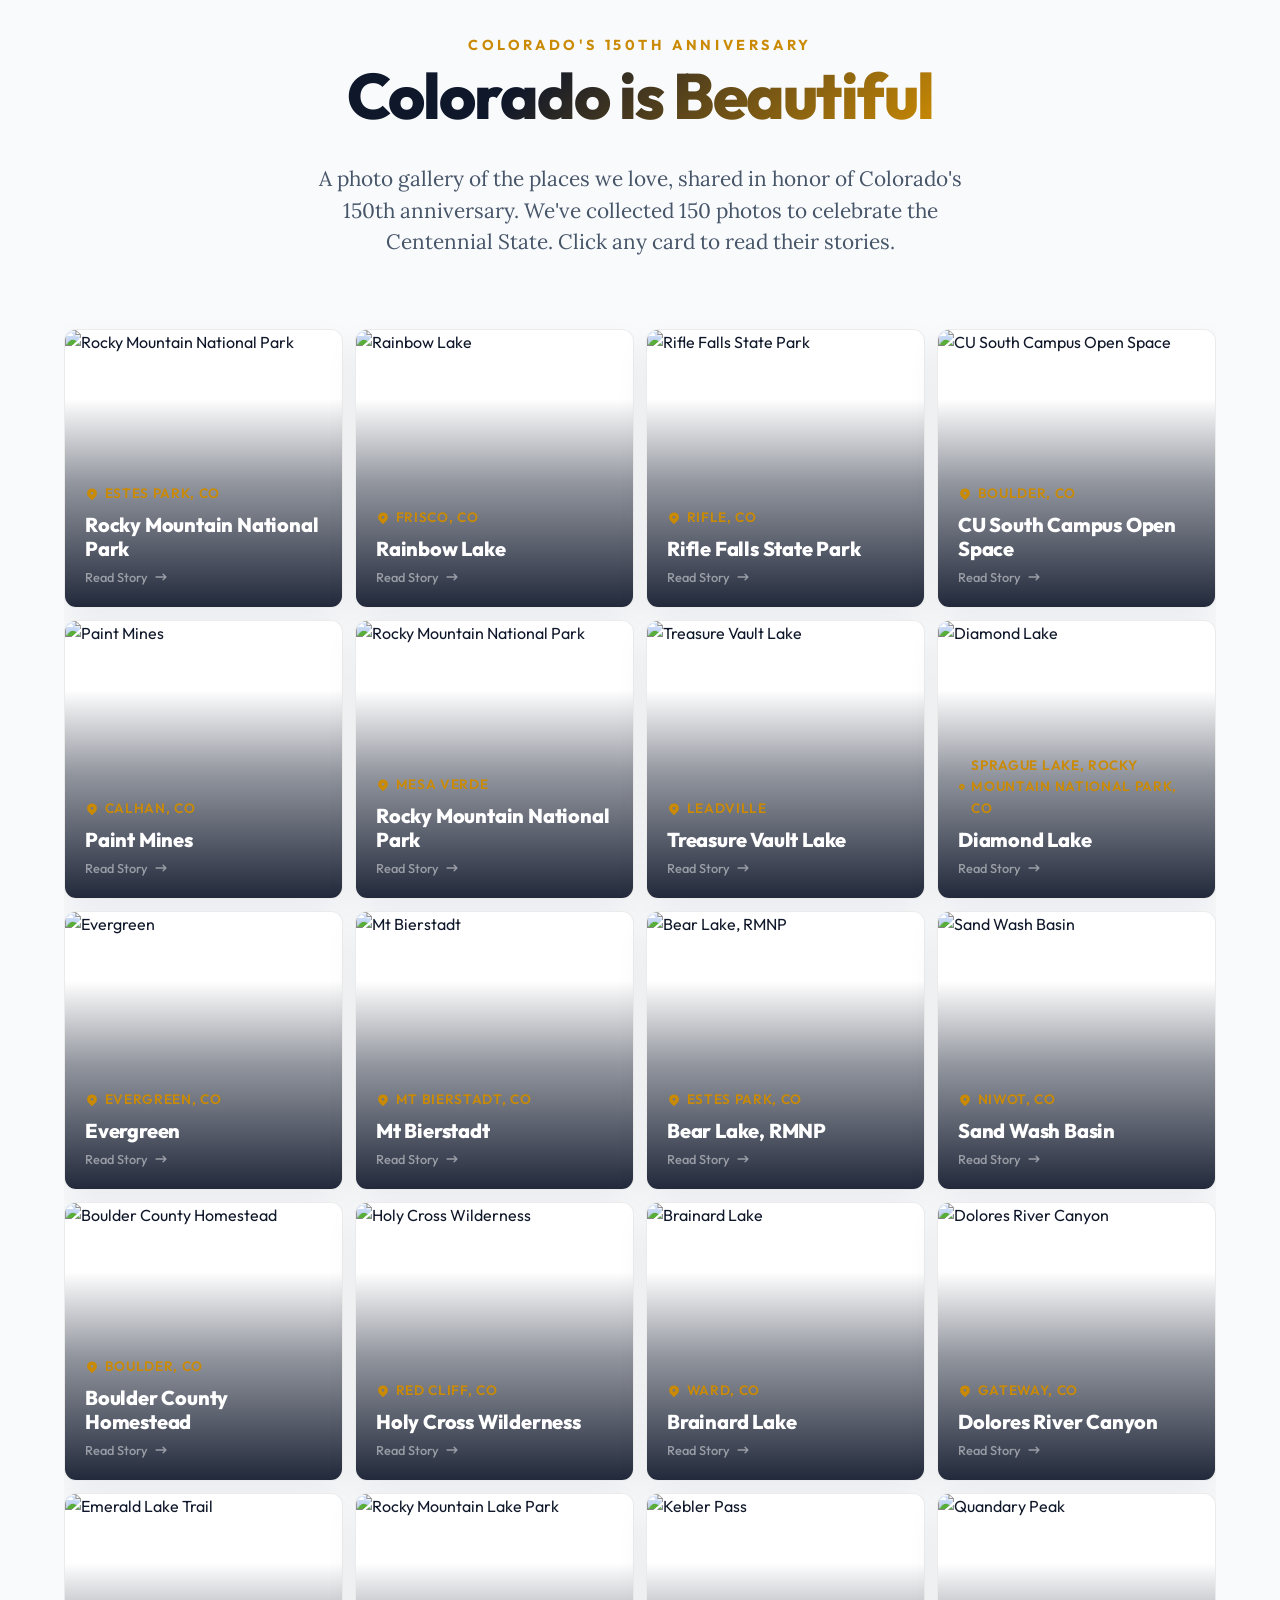
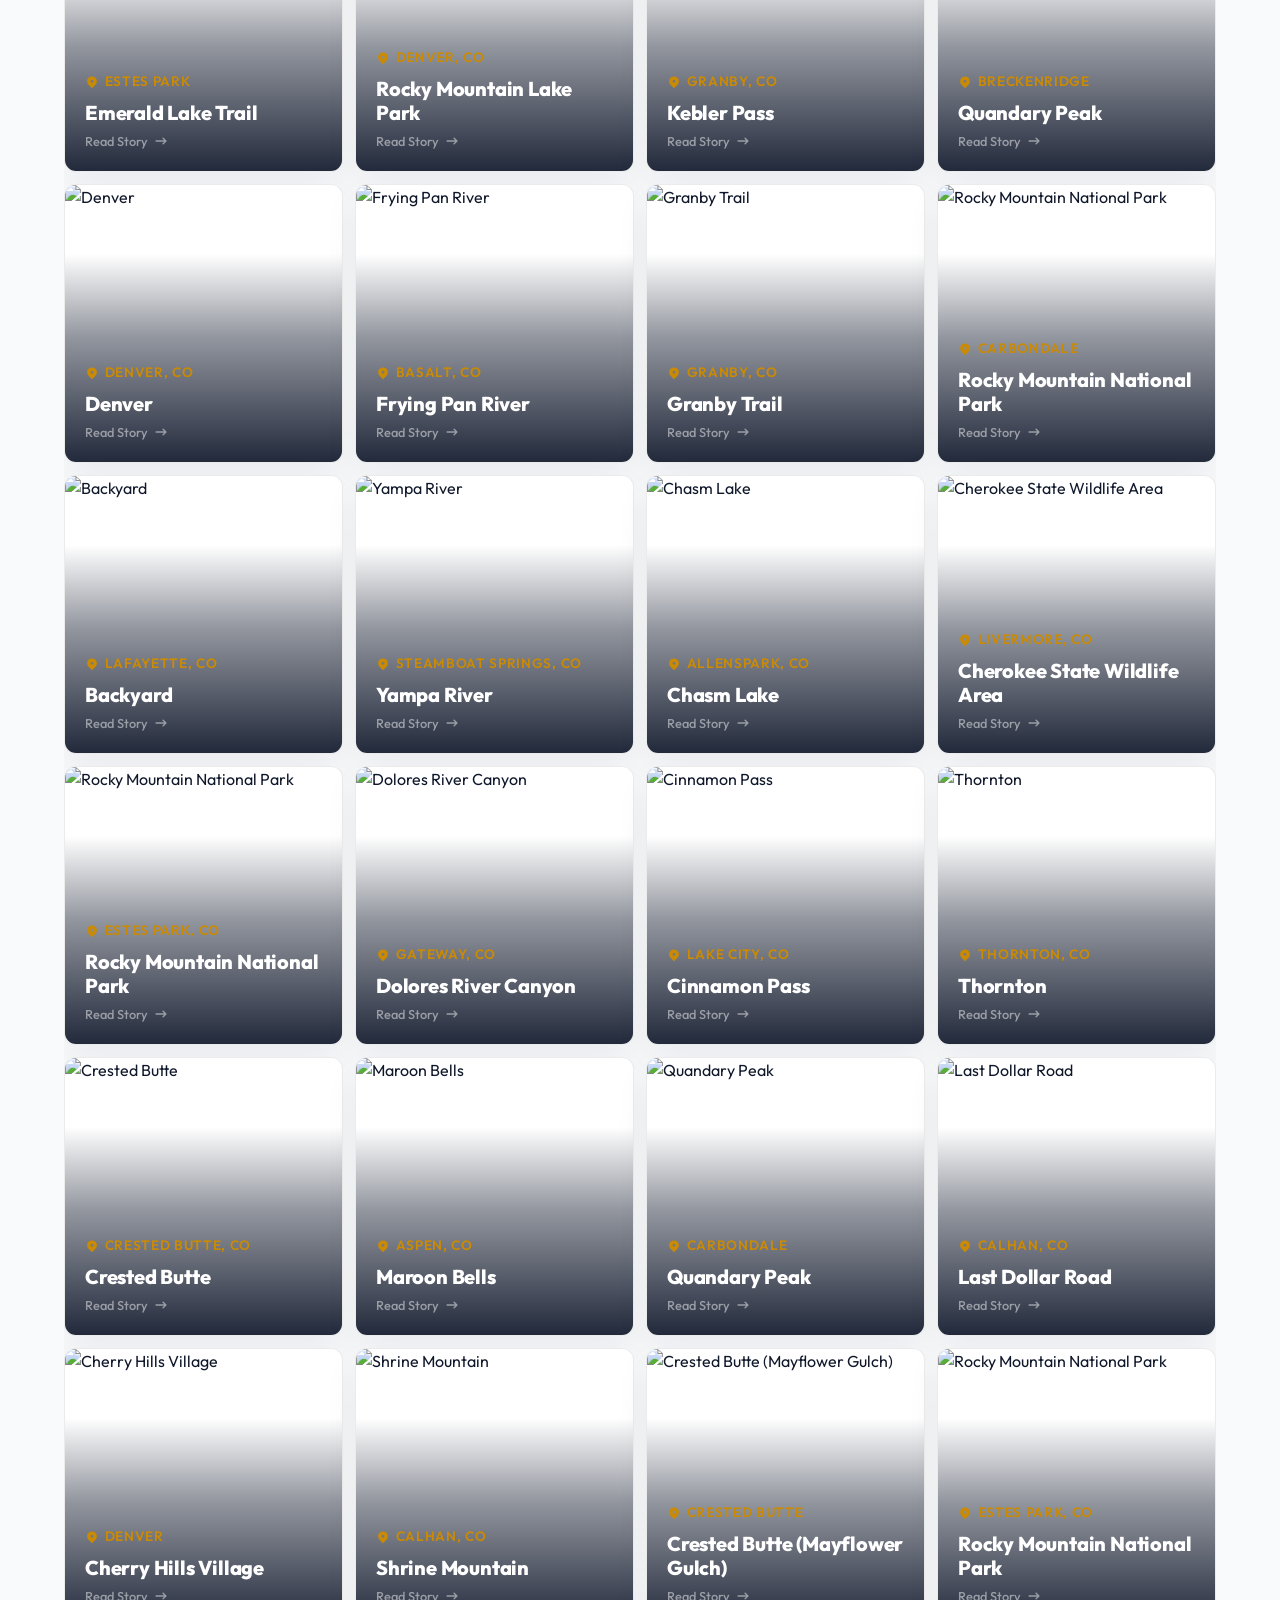
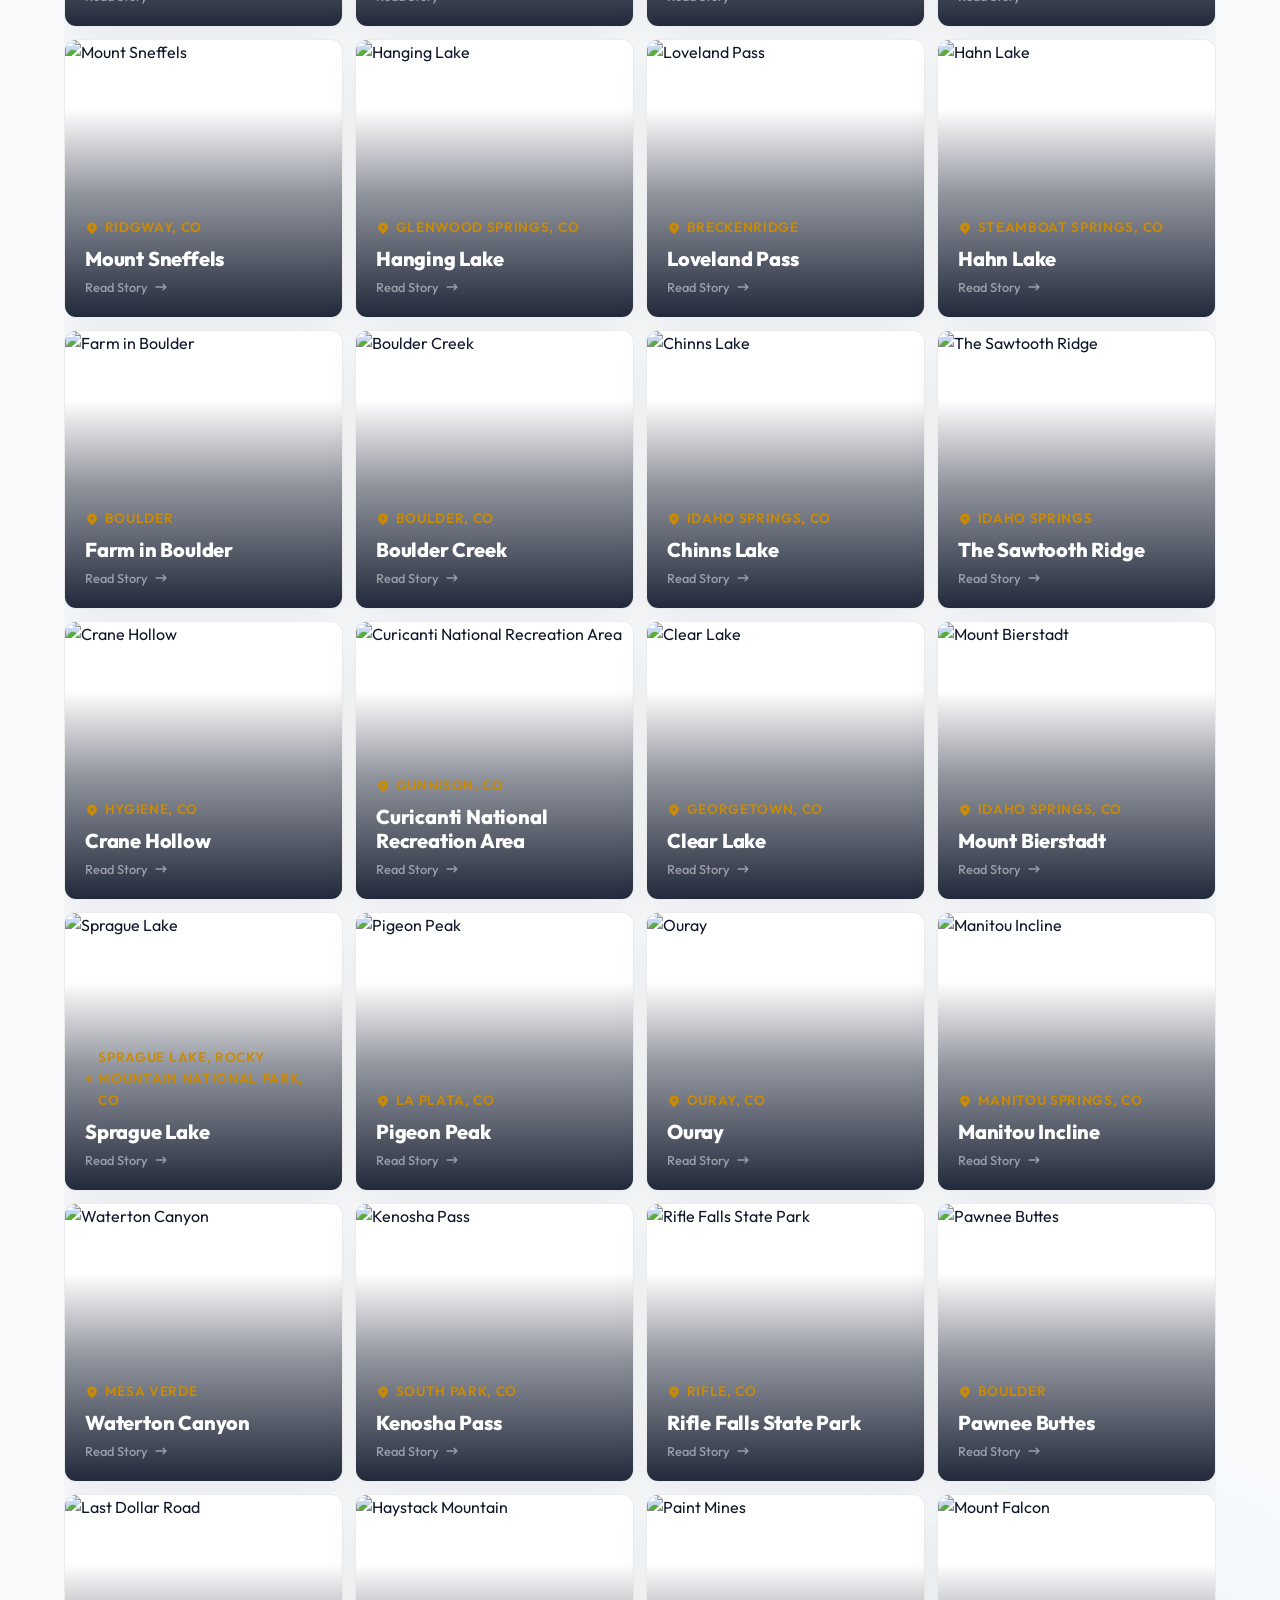
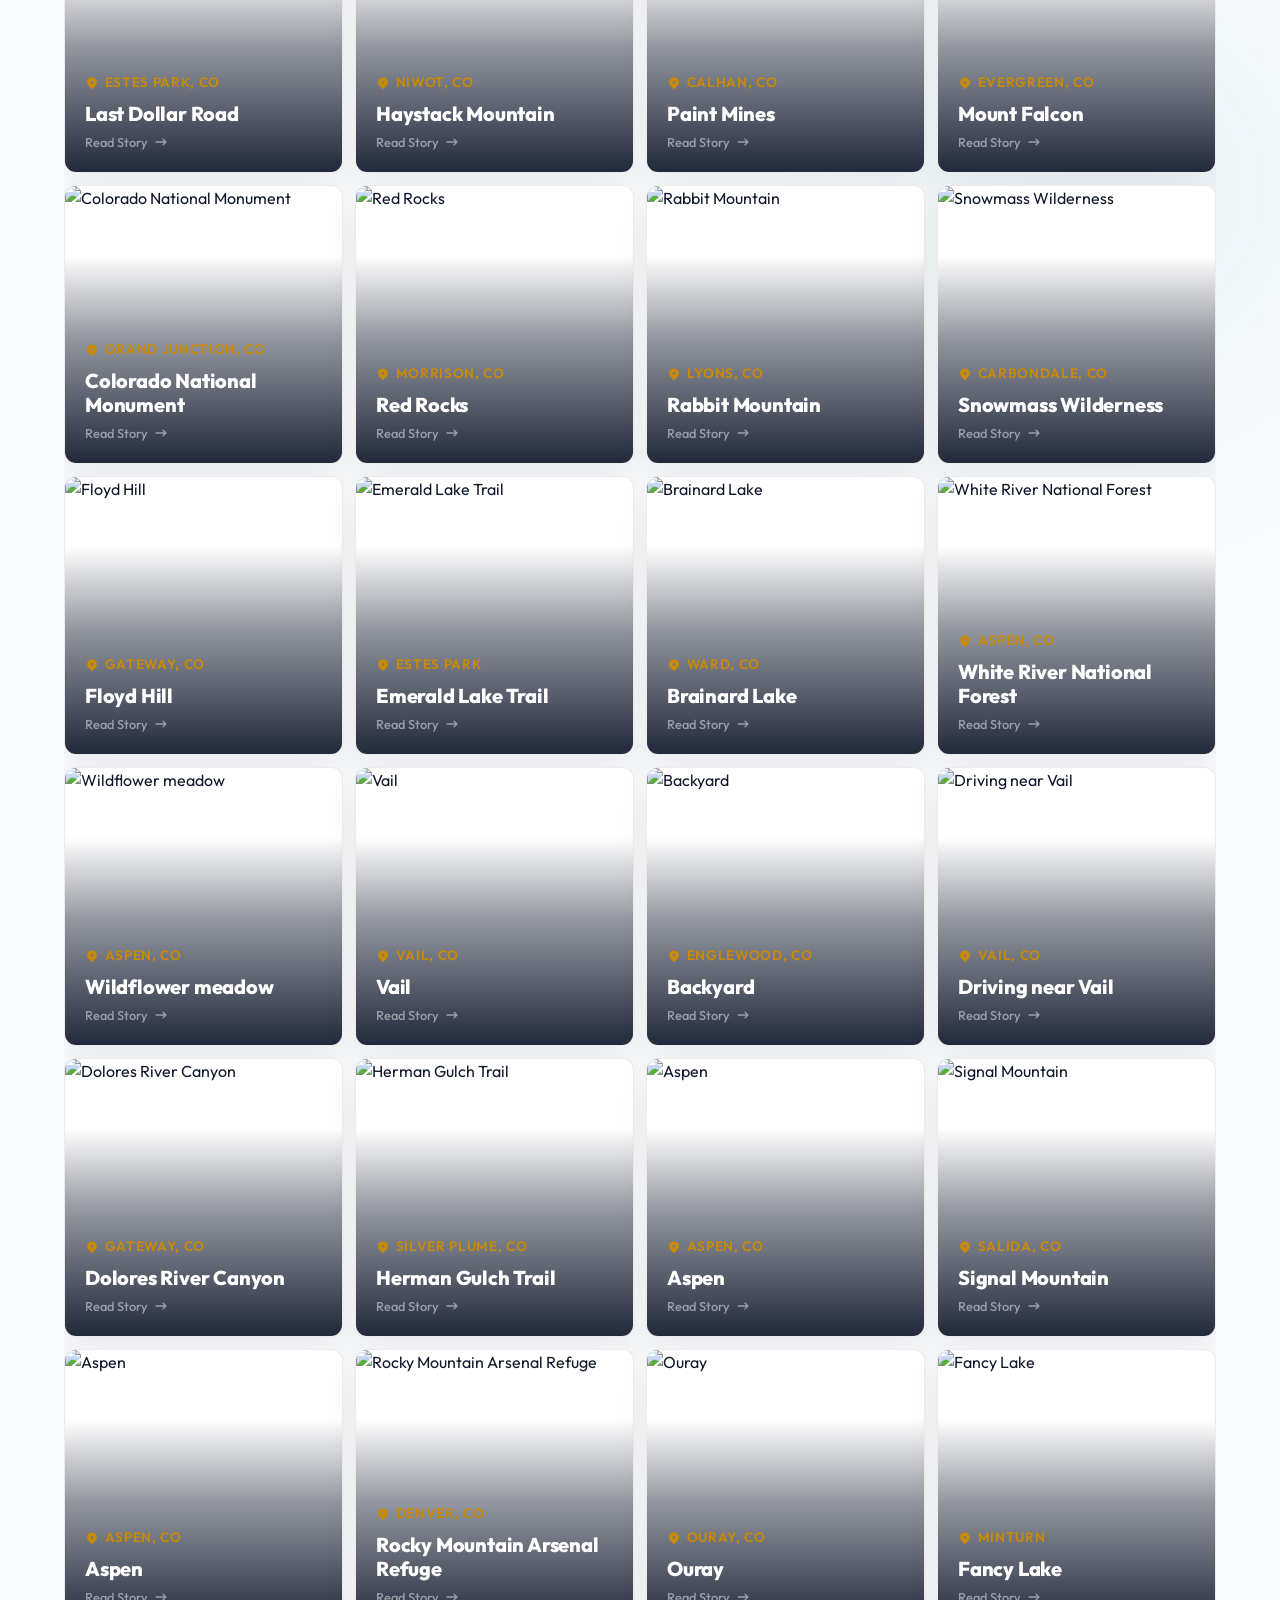
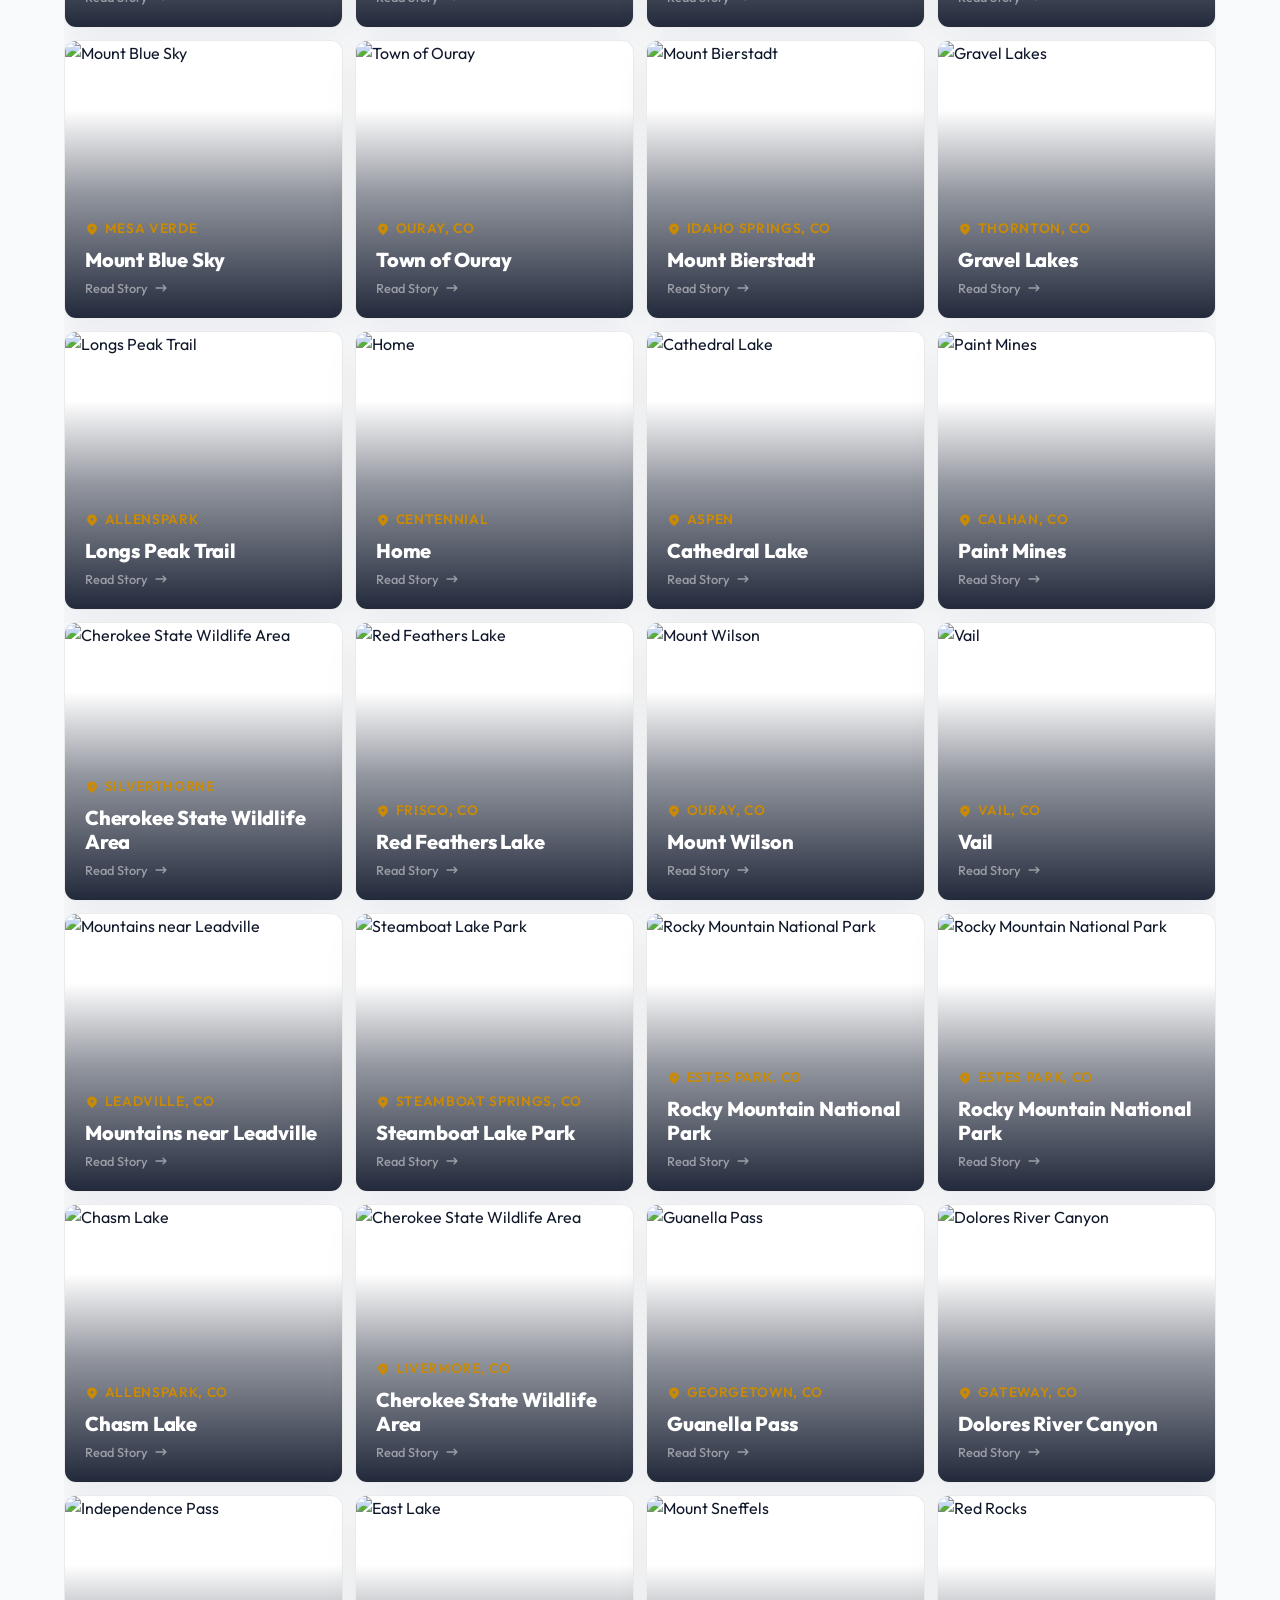
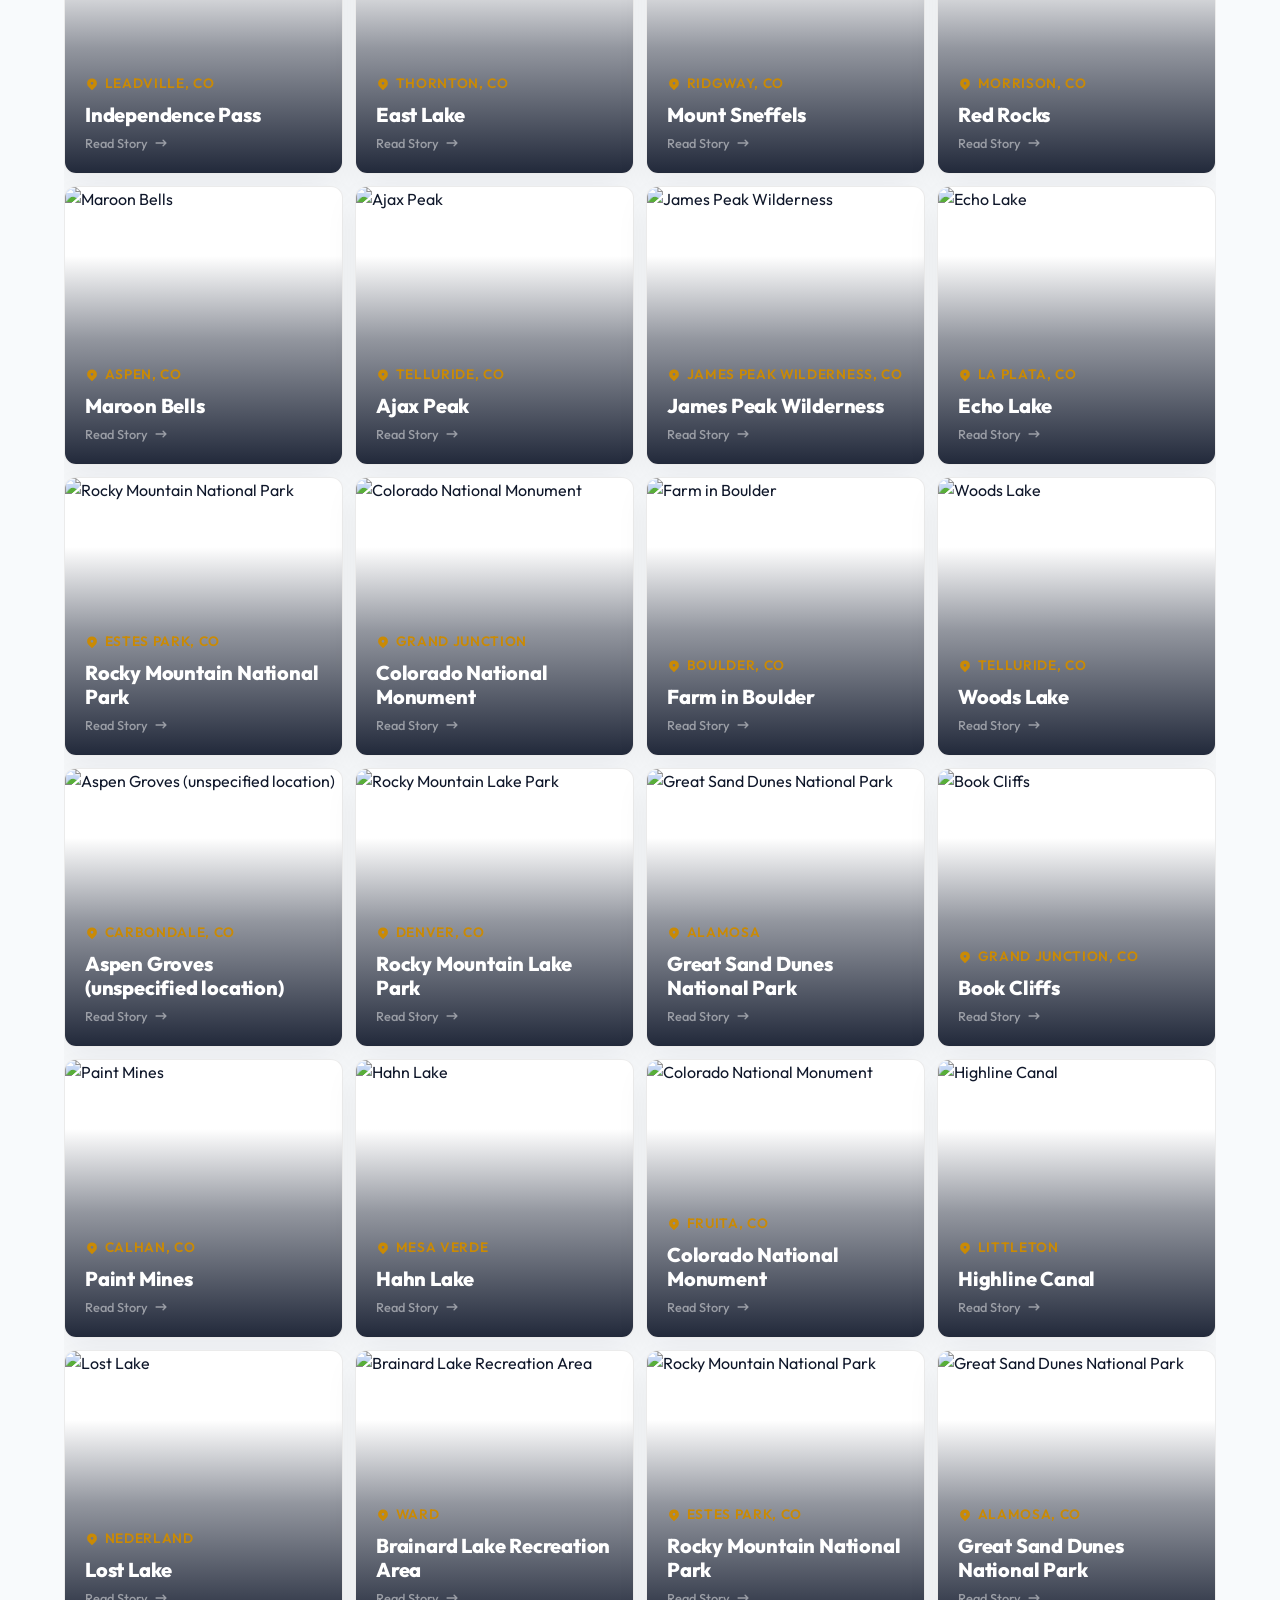
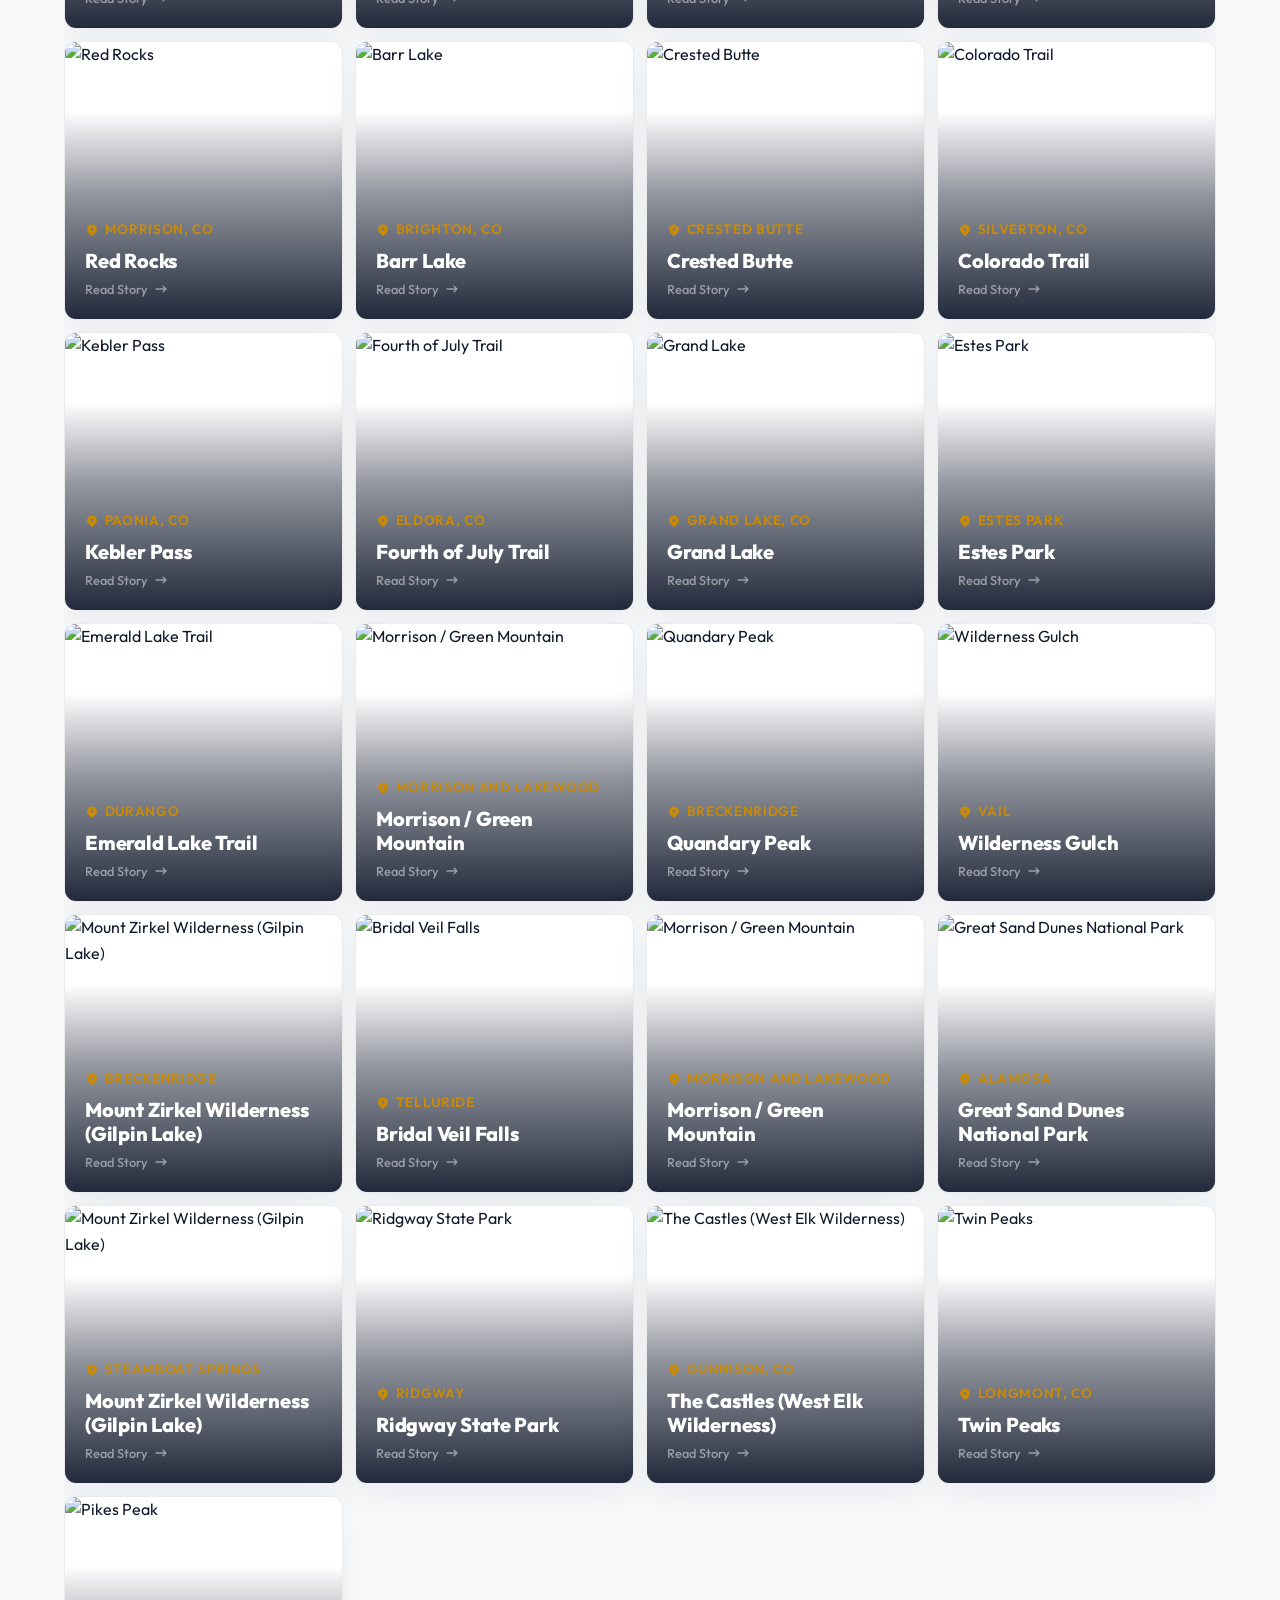
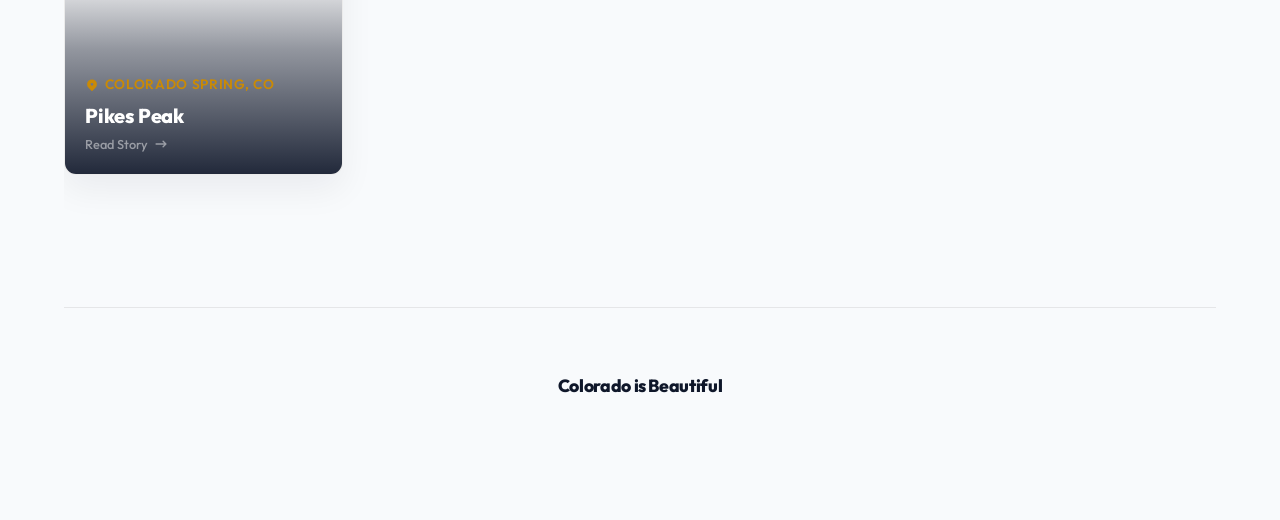
==== commit 5f8be6bf: "Update naming to 'Colorado is Beautiful' across codebase and templates" ====
--- a/index.html
+++ b/index.html
@@ -3,7 +3,7 @@
 <head>
   <meta charset="UTF-8">
   <meta name="viewport" content="width=device-width, initial-scale=1.0">
-  <title>Colorado the Beautiful | Interactive Photo Gallery</title>
+  <title>Colorado is Beautiful | Interactive Photo Gallery</title>
   <meta name="description" content="Explore Colorado's most majestic natural landmarks. An interactive photo gallery highlighting beautiful places in Colorado, shared in honor of Colorado's 150th anniversary. Click to flip for details.">
   <link rel="stylesheet" href="styles.css">
 </head>
@@ -18,7 +18,7 @@
     <header>
       <div class="logo">
         <span class="logo-tagline">Colorado's 150th Anniversary</span>
-        <h1>Colorado the Beautiful</h1>
+        <h1>Colorado is Beautiful</h1>
       </div>
       <p class="subtitle">A photo gallery of the places we love, shared in honor of Colorado's 150th anniversary. We've collected 150 photos to celebrate the Centennial State. Click any card to read their stories.</p>
     </header>
@@ -28,7 +28,7 @@
       <iframe 
         id="gallery-iframe" 
         src="gallery.html" 
-        title="Colorado the Beautiful Photo Gallery" 
+        title="Colorado is Beautiful Photo Gallery" 
         style="width: 100%; border: none; overflow: hidden; display: block; min-height: 600px;" 
         scrolling="no">
       </iframe>
@@ -36,7 +36,7 @@
 
     <!-- Footer -->
     <footer>
-      <p class="footer-logo">Colorado the Beautiful</p>
+      <p class="footer-logo">Colorado is Beautiful</p>
     </footer>
   </div>
 
--- a/styles.css
+++ b/styles.css
@@ -476,7 +476,7 @@
 .modal-container {
   background: var(--bg-secondary);
   border-radius: 20px;
-  max-width: 900px;
+  max-width: 1050px;
   width: 100%;
   max-height: 90vh;
   overflow: hidden;
@@ -518,7 +518,7 @@
 
 .modal-content {
   display: grid;
-  grid-template-columns: 1.1fr 0.9fr;
+  grid-template-columns: 1.3fr 0.7fr;
   max-height: 90vh;
 }
 
@@ -659,7 +659,7 @@
   }
 
   .modal-image-wrapper {
-    max-height: 250px;
+    max-height: 450px;
     min-height: 200px;
   }
 
